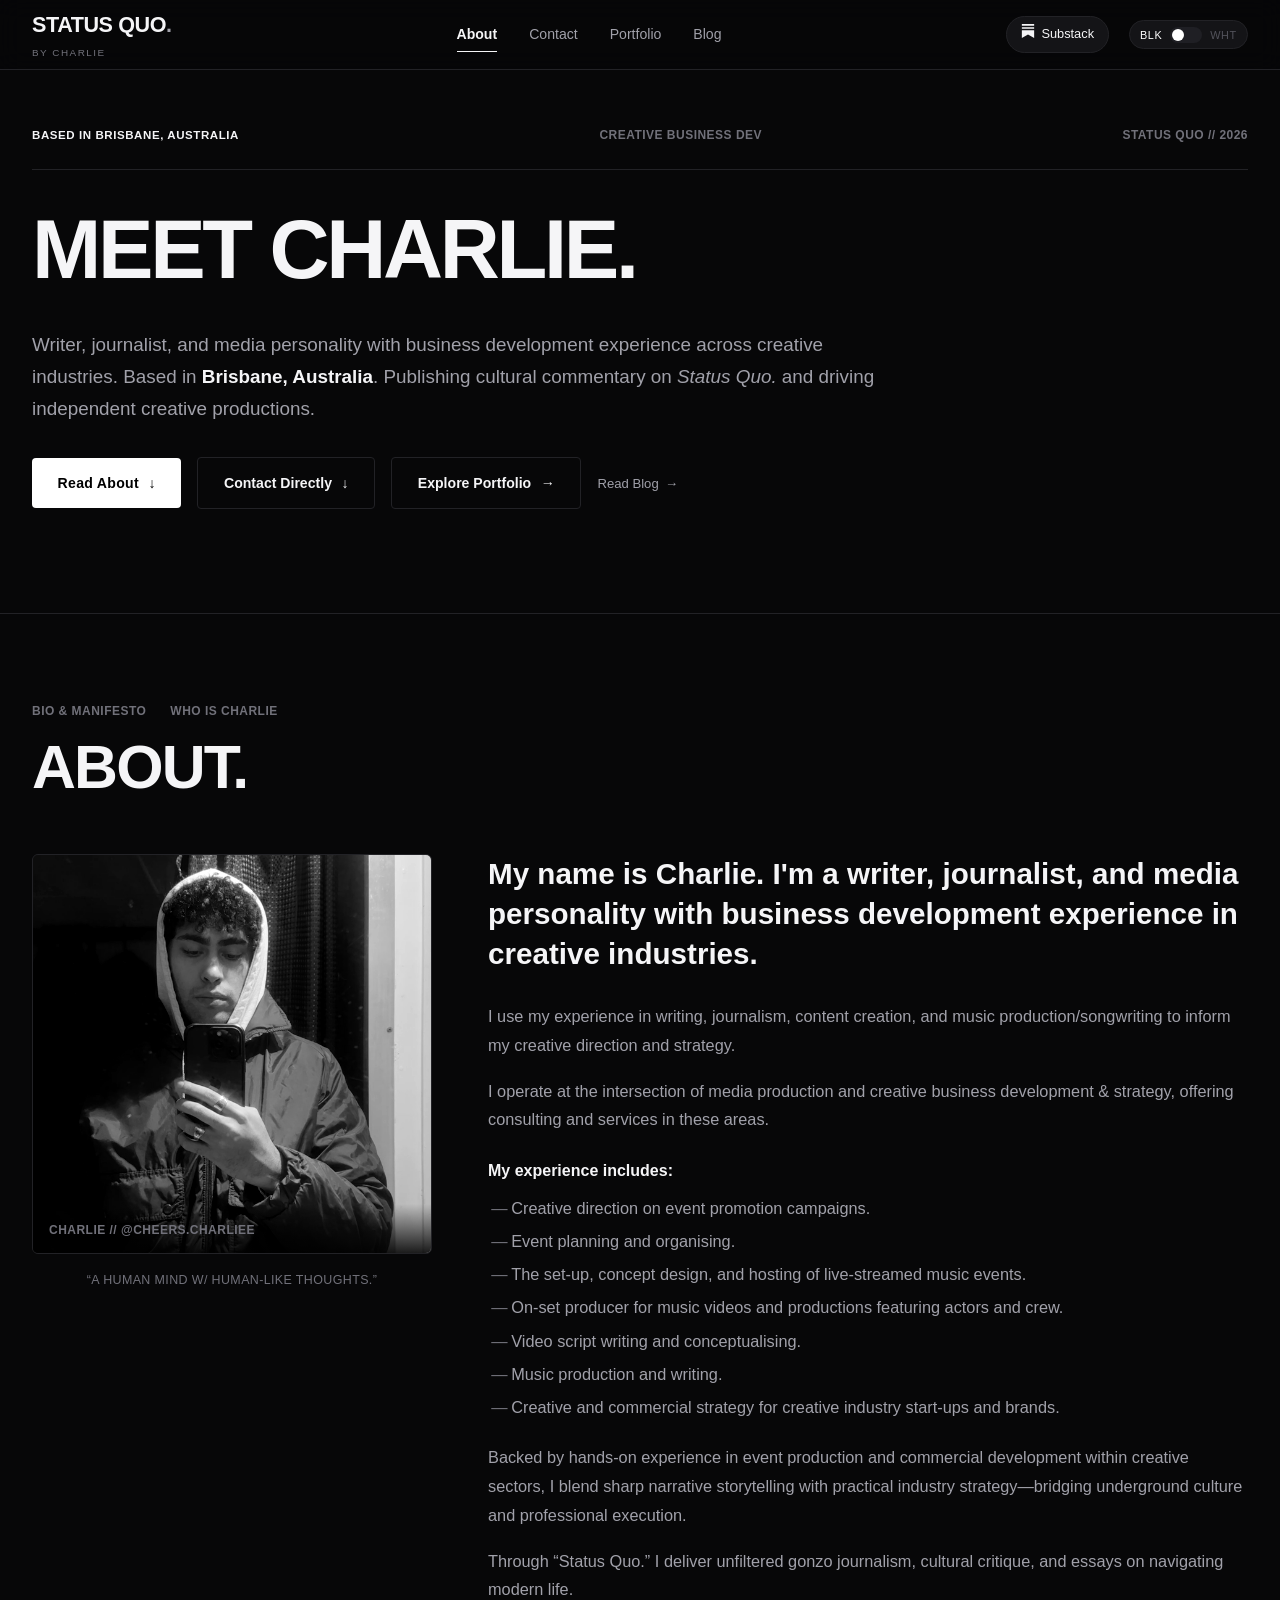
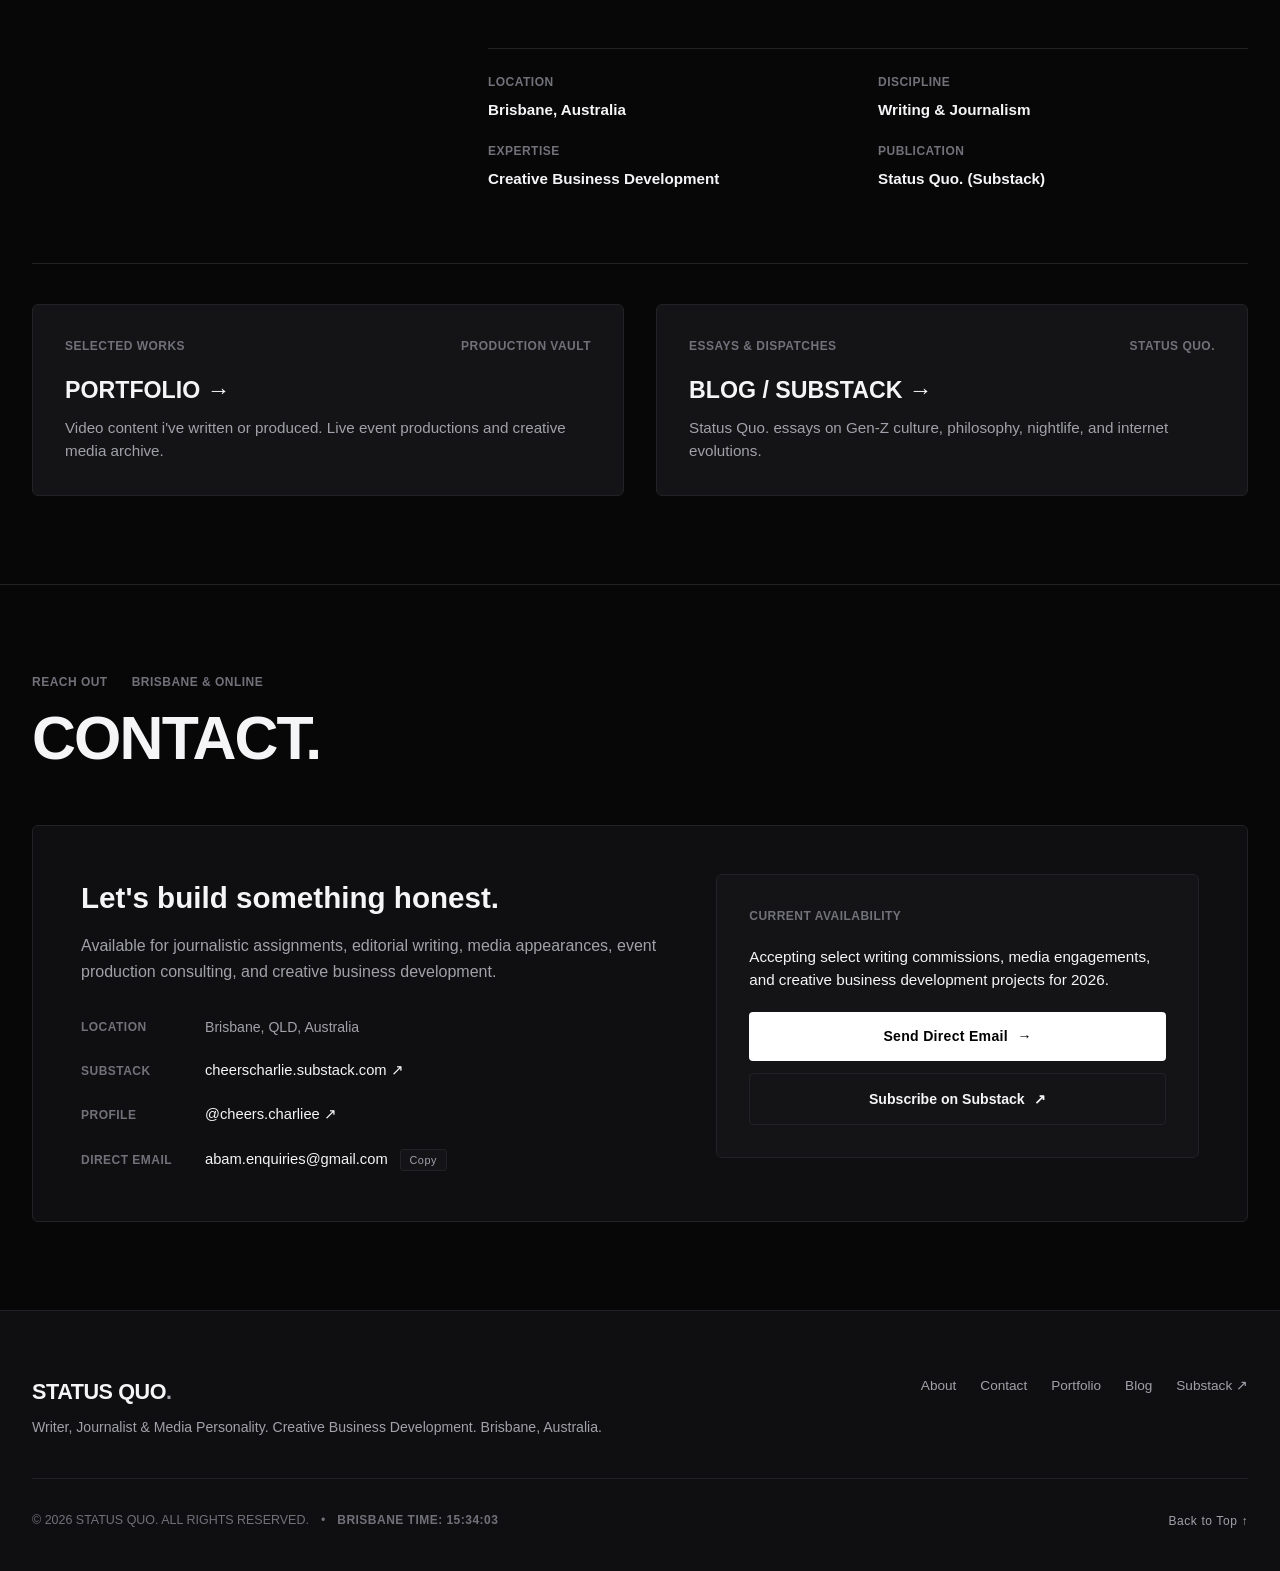
==== index.html @ be0593e2 "Add files via upload" ====
<!DOCTYPE html>
<html lang="en" data-theme="dark">
<head>
  <meta charset="UTF-8">
  <meta name="viewport" content="width=device-width, initial-scale=1.0">
  <title>CHARLIE — Writer, Journalist & Media Personality | Brisbane</title>
  <meta name="description" content="Charlie — Writer, journalist, and media personality with business development experience in creative industries. Based in Brisbane, Australia.">

  <!-- Open Graph -->
  <meta property="og:title" content="CHARLIE — Writer, Journalist & Media Personality | Brisbane">
  <meta property="og:description" content="Writer, journalist, and media personality with creative business development experience. Brisbane, Australia.">
  <meta property="og:type" content="website">
  <meta property="og:image" content="./substack_logo.png">

  <!-- Google Fonts -->
  <link rel="preconnect" href="https://fonts.googleapis.com">
  <link rel="preconnect" href="https://fonts.gstatic.com" crossorigin>
  <link href="https://fonts.googleapis.com/css2?family=Inter:wght@300;400;500;600;700&family=JetBrains+Mono:wght@400;500&family=Space+Grotesk:wght@500;600;700&family=Syne:wght@700;800&display=swap" rel="stylesheet">

  <link rel="stylesheet" href="./style.css">
</head>
<body data-page="home">

  <!-- Sticky Minimal Navigation -->
  <header class="site-header" id="header">
    <div class="nav-container">
      <a href="./index.html" class="brand-link" aria-label="Status Quo Home">
        <span class="brand-logo-text">STATUS QUO<span class="dot">.</span></span>
        <span class="brand-sub">BY CHARLIE</span>
      </a>

      <nav class="main-nav" aria-label="Main Navigation">
        <ul class="nav-links">
          <li><a href="./index.html#about" class="nav-link active">About</a></li>
          <li><a href="./index.html#contact" class="nav-link">Contact</a></li>
          <li><a href="./portfolio.html" class="nav-link">Portfolio</a></li>
          <li><a href="./blog.html" class="nav-link">Blog</a></li>
        </ul>
      </nav>

      <div class="nav-actions">
        <!-- Substack Outlink -->
        <a href="https://cheerscharlie.substack.com/" target="_blank" rel="noopener noreferrer" class="substack-pill-btn" title="Visit Cheers Charlie Substack">
          <span class="substack-icon">
            <svg width="14" height="14" viewBox="0 0 24 24" fill="currentColor">
              <path d="M22.539 8.242H1.46V5.406h21.08v2.836zM1.46 10.812V24L12 18.11 22.54 24V10.812H1.46zM22.54 0H1.46v2.836h21.08V0z"/>
            </svg>
          </span>
          <span class="substack-text">Substack</span>
        </a>

        <!-- Black Mode / White Mode Switch -->
        <button id="theme-toggle" class="theme-toggle-btn" aria-label="Toggle Black/White Theme" title="Toggle Black/White Mode (Press 'T')">
          <span class="theme-mode-label dark-label">BLK</span>
          <div class="toggle-slider">
            <span class="toggle-thumb"></span>
          </div>
          <span class="theme-mode-label light-label">WHT</span>
        </button>

        <!-- Mobile Menu Toggle -->
        <button id="mobile-toggle" class="mobile-toggle-btn" aria-label="Open Navigation Menu">
          <span></span>
          <span></span>
        </button>
      </div>
    </div>
  </header>

  <!-- Mobile Drawer Menu -->
  <div id="mobile-drawer" class="mobile-drawer" aria-hidden="true">
    <div class="mobile-drawer-inner">
      <ul class="mobile-nav-links">
        <li><a href="./index.html#about" class="mobile-link">About</a></li>
        <li><a href="./index.html#contact" class="mobile-link">Contact</a></li>
        <li><a href="./portfolio.html" class="mobile-link">Portfolio</a></li>
        <li><a href="./blog.html" class="mobile-link">Blog</a></li>
      </ul>
      <div class="mobile-drawer-footer">
        <a href="https://cheerscharlie.substack.com/" target="_blank" rel="noopener noreferrer" class="btn-primary full-width">
          Read on Substack ↗
        </a>
      </div>
    </div>
  </div>

  <main>
    <!-- HERO INTRO -->
    <section class="hero-section hero-home" id="hero">
      <div class="hero-container">
        <div class="hero-meta-bar">
          <span class="status-live-indicator">
            BASED IN BRISBANE, AUSTRALIA
          </span>
          <span class="hero-location mono-tag">CREATIVE BUSINESS DEV</span>
          <span class="hero-issue mono-tag">STATUS QUO // 2026</span>
        </div>

        <div class="hero-title-wrap">
          <h1 class="hero-headline">
            MEET CHARLIE.
          </h1>
        </div>

        <div class="hero-intro-box">
          <p class="lead-text">
            Writer, journalist, and media personality with business development experience across creative industries. Based in <strong>Brisbane, Australia</strong>. Publishing cultural commentary on <em>Status Quo.</em> and driving independent creative productions.
          </p>
          <div class="hero-cta-group">
            <a href="#about" class="btn-minimal">
              <span>Read About</span>
              <span class="btn-arrow">↓</span>
            </a>
            <a href="#contact" class="btn-outline">
              <span>Contact Directly</span>
              <span class="btn-arrow">↓</span>
            </a>
            <a href="./portfolio.html" class="btn-outline">
              <span>Explore Portfolio</span>
              <span class="btn-arrow">→</span>
            </a>
            <a href="./blog.html" class="btn-ghost">
              <span>Read Blog</span>
              <span class="btn-arrow">→</span>
            </a>
          </div>
        </div>
      </div>
    </section>

    <!-- ABOUT SECTION -->
    <section class="section about-section" id="about">
      <div class="section-container">
        <div class="section-header">
          <div class="section-meta">
            <span class="section-tag mono-tag">BIO & MANIFESTO</span>
            <span class="section-tag mono-tag">WHO IS CHARLIE</span>
          </div>
          <h2 class="section-title">ABOUT.</h2>
        </div>

        <div class="about-grid">
          <!-- Portrait Frame -->
          <div class="about-portrait-frame">
            <div class="portrait-wrap">
              <img src="./charlie_avatar.png" alt="Charlie - Portrait" class="portrait-img">
              <div class="portrait-overlay">
                <span class="mono-tag">CHARLIE // @CHEERS.CHARLIEE</span>
              </div>
            </div>
            <div class="portrait-caption">
              <span class="mono-tag">“A human mind w/ human-like thoughts.”</span>
            </div>
          </div>

          <!-- About Narrative -->
          <div class="about-content">
            <h3 class="about-statement">
              My name is Charlie. I'm a writer, journalist, and media personality with business development experience in creative industries.
            </h3>
            <div class="about-paragraphs">
              <p>
                I use my experience in writing, journalism, content creation, and music production/songwriting to inform my creative direction and strategy.
              </p>
              <p>
                I operate at the intersection of media production and creative business development &amp; strategy, offering consulting and services in these areas.
              </p>
              <div class="about-experience-block">
                <p class="experience-heading"><strong>My experience includes:</strong></p>
                <ul class="about-experience-list">
                  <li>Creative direction on event promotion campaigns.</li>
                  <li>Event planning and organising.</li>
                  <li>The set-up, concept design, and hosting of live-streamed music events.</li>
                  <li>On-set producer for music videos and productions featuring actors and crew.</li>
                  <li>Video script writing and conceptualising.</li>
                  <li>Music production and writing.</li>
                  <li>Creative and commercial strategy for creative industry start-ups and brands.</li>
                </ul>
              </div>
              <p>
                Backed by hands-on experience in event production and commercial development within creative sectors, I blend sharp narrative storytelling with practical industry strategy—bridging underground culture and professional execution.
              </p>
              <p>
                Through “Status Quo.” I deliver unfiltered gonzo journalism, cultural critique, and essays on navigating modern life.
              </p>
            </div>

            <!-- Spec Grid / Details -->
            <div class="spec-grid">
              <div class="spec-item">
                <span class="spec-label mono-tag">LOCATION</span>
                <span class="spec-val">Brisbane, Australia</span>
              </div>
              <div class="spec-item">
                <span class="spec-label mono-tag">DISCIPLINE</span>
                <span class="spec-val">Writing & Journalism</span>
              </div>
              <div class="spec-item">
                <span class="spec-label mono-tag">EXPERTISE</span>
                <span class="spec-val">Creative Business Development</span>
              </div>
              <div class="spec-item">
                <span class="spec-label mono-tag">PUBLICATION</span>
                <span class="spec-val">Status Quo. (Substack)</span>
              </div>
            </div>
          </div>
        </div>

        <!-- Section Navigation Teasers -->
        <div class="pages-teaser-row">
          <a href="./portfolio.html" class="page-teaser-card">
            <div class="teaser-meta">
              <span class="mono-tag">SELECTED WORKS</span>
              <span class="mono-tag">PRODUCTION VAULT</span>
            </div>
            <h3 class="teaser-title">PORTFOLIO →</h3>
            <p class="teaser-desc">Video content i've written or produced. Live event productions and creative media archive.</p>
          </a>

          <a href="./blog.html" class="page-teaser-card">
            <div class="teaser-meta">
              <span class="mono-tag">ESSAYS & DISPATCHES</span>
              <span class="mono-tag">STATUS QUO.</span>
            </div>
            <h3 class="teaser-title">BLOG / SUBSTACK →</h3>
            <p class="teaser-desc">Status Quo. essays on Gen-Z culture, philosophy, nightlife, and internet evolutions.</p>
          </a>
        </div>
      </div>
    </section>

    <!-- CONTACT SECTION -->
    <section class="section contact-section" id="contact">
      <div class="section-container">
        <div class="section-header">
          <div class="section-meta">
            <span class="section-tag mono-tag">REACH OUT</span>
            <span class="section-tag mono-tag">BRISBANE & ONLINE</span>
          </div>
          <h2 class="section-title">CONTACT.</h2>
        </div>

        <div class="contact-card">
          <div class="contact-left">
            <h3 class="contact-prompt">Let's build something honest.</h3>
            <p class="contact-desc">
              Available for journalistic assignments, editorial writing, media appearances, event production consulting, and creative business development.
            </p>

            <div class="contact-channels">
              <div class="channel-row">
                <span class="channel-label mono-tag">LOCATION</span>
                <span class="channel-static-val">Brisbane, QLD, Australia</span>
              </div>
              <div class="channel-row">
                <span class="channel-label mono-tag">SUBSTACK</span>
                <a href="https://cheerscharlie.substack.com/" target="_blank" rel="noopener noreferrer" class="channel-link">
                  cheerscharlie.substack.com ↗
                </a>
              </div>
              <div class="channel-row">
                <span class="channel-label mono-tag">PROFILE</span>
                <a href="https://www.instagram.com/cheers.charliee/" target="_blank" rel="noopener noreferrer" class="channel-link">
                  @cheers.charliee ↗
                </a>
              </div>
              <div class="channel-row">
                <span class="channel-label mono-tag">DIRECT EMAIL</span>
                <div class="email-copy-wrap">
                  <a href="mailto:abam.enquiries@gmail.com" id="contact-email" class="channel-link">
                    abam.enquiries@gmail.com
                  </a>
                  <button id="copy-email-btn" class="copy-btn" title="Copy email address">
                    <span id="copy-btn-text">Copy</span>
                  </button>
                </div>
              </div>
            </div>
          </div>

          <div class="contact-right">
            <div class="inquiry-box">
              <span class="mono-tag">CURRENT AVAILABILITY</span>
              <p class="inquiry-status">
                Accepting select writing commissions, media engagements, and creative business development projects for 2026.
              </p>
              <div class="inquiry-actions">
                <a href="mailto:abam.enquiries@gmail.com?subject=Inquiry:%20Writing%20/%20Media%20/%20Business%20Development" class="btn-minimal full-width">
                  <span>Send Direct Email</span>
                  <span class="btn-arrow">→</span>
                </a>
                <a href="https://cheerscharlie.substack.com/subscribe" target="_blank" rel="noopener noreferrer" class="btn-outline full-width">
                  <span>Subscribe on Substack</span>
                  <span class="btn-arrow">↗</span>
                </a>
              </div>
            </div>
          </div>
        </div>
      </div>
    </section>
  </main>

  <!-- SITE FOOTER -->
  <footer class="site-footer">
    <div class="footer-container">
      <div class="footer-top">
        <div class="footer-brand">
          <span class="brand-logo-text">STATUS QUO<span class="dot">.</span></span>
          <p class="footer-tagline">Writer, Journalist & Media Personality. Creative Business Development. Brisbane, Australia.</p>
        </div>

        <div class="footer-nav">
          <a href="./index.html#about">About</a>
          <a href="./index.html#contact">Contact</a>
          <a href="./portfolio.html">Portfolio</a>
          <a href="./blog.html">Blog</a>
          <a href="https://cheerscharlie.substack.com/" target="_blank" rel="noopener noreferrer">Substack ↗</a>
        </div>
      </div>

      <div class="footer-bottom">
        <div class="footer-info">
          <span>© 2026 STATUS QUO. ALL RIGHTS RESERVED.</span>
          <span class="footer-sep">•</span>
          <span id="live-clock" class="mono-tag">BRISBANE TIME: --:--:--</span>
        </div>
        <button id="back-to-top" class="back-to-top-btn" title="Back to top">
          Back to Top ↑
        </button>
      </div>
    </div>
  </footer>

  <script src="./script.js"></script>
</body>
</html>
---- style.css ----
/* ==========================================================================
   STATUS QUO. — MINIMAL EDITORIAL PORTFOLIO & BLOG
   Design System: Brutalist Minimalism, Black & White Dual Mode
   ========================================================================== */

/* --------------------------------------------------------------------------
   1. CSS CUSTOM PROPERTIES / THEMES
   -------------------------------------------------------------------------- */
:root {
  --font-display: 'Helvetica Neue', Arial, Helvetica, -apple-system, BlinkMacSystemFont, sans-serif;
  --font-logo: 'Helvetica Neue', Arial, Helvetica, -apple-system, BlinkMacSystemFont, sans-serif;
  --font-body: 'Helvetica Neue', Arial, Helvetica, -apple-system, BlinkMacSystemFont, sans-serif;
  --font-mono: Arial, 'Helvetica Neue', Helvetica, -apple-system, BlinkMacSystemFont, sans-serif;

  --transition-theme: background-color 0.25s cubic-bezier(0.16, 1, 0.3, 1),
                      color 0.25s cubic-bezier(0.16, 1, 0.3, 1),
                      border-color 0.25s cubic-bezier(0.16, 1, 0.3, 1);
  --transition-smooth: all 0.2s cubic-bezier(0.16, 1, 0.3, 1);
  --header-height: 70px;
}

/* BLACK MODE (DEFAULT) */
html[data-theme="dark"] {
  --bg-primary: #070708;
  --bg-secondary: #0f0f11;
  --bg-surface: #141417;
  --bg-hover: #1c1c21;
  --bg-glass: rgba(7, 7, 8, 0.85);

  --text-primary: #f5f5f7;
  --text-secondary: #a1a1aa;
  --text-muted: #71717a;
  --text-invert: #070708;

  --border-primary: #222226;
  --border-subtle: #18181c;
  --border-highlight: #3f3f46;

  --accent-solid: #ffffff;
  --accent-text: #000000;
  --tag-bg: #141417;
  --tag-border: #27272a;

  --card-shadow: 0 4px 24px rgba(0, 0, 0, 0.4);
  --lightbox-bg: rgba(5, 5, 6, 0.96);
  --ticker-bg: #0c0c0e;

  --toggle-track: #1f1f24;
  --toggle-thumb: #ffffff;
  --toggle-active-label: #ffffff;
  --toggle-inactive-label: #52525b;
}

/* WHITE MODE */
html[data-theme="light"] {
  --bg-primary: #ffffff;
  --bg-secondary: #f6f6f8;
  --bg-surface: #f0f0f3;
  --bg-hover: #e8e8ed;
  --bg-glass: rgba(255, 255, 255, 0.88);

  --text-primary: #0a0a0c;
  --text-secondary: #4a4a55;
  --text-muted: #828290;
  --text-invert: #ffffff;

  --border-primary: #e0e0e6;
  --border-subtle: #ececf2;
  --border-highlight: #b0b0bc;

  --accent-solid: #0a0a0c;
  --accent-text: #ffffff;
  --tag-bg: #f0f0f4;
  --tag-border: #dcdce4;

  --card-shadow: 0 4px 24px rgba(0, 0, 0, 0.06);
  --lightbox-bg: rgba(250, 250, 252, 0.97);
  --ticker-bg: #f2f2f5;

  --toggle-track: #e0e0e6;
  --toggle-thumb: #0a0a0c;
  --toggle-active-label: #0a0a0c;
  --toggle-inactive-label: #a0a0aa;
}

/* --------------------------------------------------------------------------
   2. RESET & BASE
   -------------------------------------------------------------------------- */
*, *::before, *::after {
  box-sizing: border-box;
  margin: 0;
  padding: 0;
}

html {
  scroll-behavior: smooth;
  font-size: 16px;
  -webkit-font-smoothing: antialiased;
  -moz-osx-font-smoothing: grayscale;
}

body {
  background-color: var(--bg-primary);
  color: var(--text-primary);
  font-family: var(--font-body);
  line-height: 1.6;
  transition: var(--transition-theme);
  overflow-x: hidden;
  min-height: 100vh;
}

img, video {
  display: block;
  max-width: 100%;
  height: auto;
}

a {
  color: inherit;
  text-decoration: none;
  transition: var(--transition-smooth);
}

button {
  font-family: inherit;
  cursor: pointer;
  border: none;
  background: none;
  color: inherit;
}

/* Selection */
::selection {
  background: var(--text-primary);
  color: var(--bg-primary);
}

/* --------------------------------------------------------------------------
   3. TYPOGRAPHY & COMMON ATOMS
   -------------------------------------------------------------------------- */
.mono-tag {
  font-family: var(--font-mono);
  font-size: 0.75rem;
  letter-spacing: 0.04em;
  font-weight: 600;
  text-transform: uppercase;
  color: var(--text-muted);
}

.kbd {
  display: inline-block;
  padding: 0.15rem 0.35rem;
  font-size: 0.7rem;
  font-family: var(--font-mono);
  border: 1px solid var(--border-primary);
  border-radius: 3px;
  background-color: var(--bg-surface);
}

.pulsing-dot {
  display: inline-block;
  width: 7px;
  height: 7px;
  border-radius: 50%;
  background-color: #ef4444;
  margin-right: 6px;
  animation: pulse-red 2s infinite ease-in-out;
}

.pulsing-dot-green {
  display: inline-block;
  width: 8px;
  height: 8px;
  border-radius: 50%;
  background-color: #22c55e;
  margin-right: 6px;
  animation: pulse-green 2s infinite ease-in-out;
}

@keyframes pulse-red {
  0%, 100% { opacity: 1; transform: scale(1); }
  50% { opacity: 0.3; transform: scale(0.85); }
}

@keyframes pulse-green {
  0%, 100% { opacity: 1; transform: scale(1); }
  50% { opacity: 0.4; transform: scale(0.9); }
}

/* --------------------------------------------------------------------------
   4. NAVIGATION HEADER
   -------------------------------------------------------------------------- */
.site-header {
  position: fixed;
  top: 0;
  left: 0;
  width: 100%;
  height: var(--header-height);
  background-color: var(--bg-glass);
  backdrop-filter: blur(12px);
  -webkit-backdrop-filter: blur(12px);
  border-bottom: 1px solid var(--border-primary);
  z-index: 100;
  transition: var(--transition-theme);
}

.nav-container {
  max-width: 1360px;
  height: 100%;
  margin: 0 auto;
  padding: 0 2rem;
  display: flex;
  align-items: center;
  justify-content: space-between;
}

/* Brand */
.brand-link {
  display: flex;
  flex-direction: column;
  gap: 2px;
}

.brand-logo-text {
  font-family: var(--font-logo);
  font-weight: 800;
  font-size: 1.35rem;
  letter-spacing: -0.02em;
  color: var(--text-primary);
  display: flex;
  align-items: baseline;
}

.brand-logo-text .dot {
  color: var(--text-secondary);
}

.brand-sub {
  font-family: var(--font-mono);
  font-size: 0.62rem;
  letter-spacing: 0.15em;
  color: var(--text-muted);
}

/* Main Nav */
.main-nav {
  display: flex;
  align-items: center;
}

.nav-links {
  display: flex;
  list-style: none;
  gap: 2rem;
}

.nav-link {
  font-size: 0.88rem;
  font-weight: 500;
  color: var(--text-secondary);
  display: flex;
  align-items: center;
  gap: 0.35rem;
  padding: 0.4rem 0;
  position: relative;
}

.nav-num {
  font-family: var(--font-mono);
  font-size: 0.68rem;
  color: var(--text-muted);
}

.nav-link:hover {
  color: var(--text-primary);
}

.nav-link::after {
  content: '';
  position: absolute;
  bottom: 0;
  left: 0;
  width: 0;
  height: 1px;
  background-color: var(--text-primary);
  transition: width 0.2s ease;
}

.nav-link:hover::after {
  width: 100%;
}

/* Nav Actions */
.nav-actions {
  display: flex;
  align-items: center;
  gap: 1.25rem;
}

/* Substack Pill Button */
.substack-pill-btn {
  display: inline-flex;
  align-items: center;
  gap: 0.4rem;
  padding: 0.45rem 0.85rem;
  border-radius: 999px;
  background-color: var(--bg-surface);
  border: 1px solid var(--border-primary);
  font-size: 0.8rem;
  font-weight: 500;
  color: var(--text-primary);
}

.substack-pill-btn:hover {
  background-color: var(--accent-solid);
  color: var(--accent-text);
  border-color: var(--accent-solid);
}

/* Theme Toggle Button */
.theme-toggle-btn {
  display: flex;
  align-items: center;
  gap: 0.5rem;
  padding: 0.35rem 0.65rem;
  background-color: var(--bg-surface);
  border: 1px solid var(--border-primary);
  border-radius: 999px;
  transition: var(--transition-smooth);
}

.theme-toggle-btn:hover {
  border-color: var(--border-highlight);
}

.theme-mode-label {
  font-family: var(--font-mono);
  font-size: 0.68rem;
  letter-spacing: 0.05em;
  transition: color 0.2s;
}

.dark-label {
  color: var(--toggle-active-label);
}

.light-label {
  color: var(--toggle-inactive-label);
}

html[data-theme="light"] .dark-label {
  color: var(--toggle-inactive-label);
}

html[data-theme="light"] .light-label {
  color: var(--toggle-active-label);
}

.toggle-slider {
  width: 32px;
  height: 16px;
  background-color: var(--toggle-track);
  border-radius: 999px;
  position: relative;
  padding: 2px;
}

.toggle-thumb {
  position: absolute;
  top: 2px;
  left: 2px;
  width: 12px;
  height: 12px;
  background-color: var(--toggle-thumb);
  border-radius: 50%;
  transition: transform 0.25s cubic-bezier(0.16, 1, 0.3, 1);
}

html[data-theme="light"] .toggle-thumb {
  transform: translateX(16px);
}

/* Mobile Hamburger Toggle */
.mobile-toggle-btn {
  display: none;
  flex-direction: column;
  gap: 6px;
  width: 28px;
  height: 28px;
  justify-content: center;
  align-items: center;
}

.mobile-toggle-btn span {
  width: 20px;
  height: 2px;
  background-color: var(--text-primary);
  transition: var(--transition-smooth);
}

/* Mobile Drawer */
.mobile-drawer {
  position: fixed;
  top: var(--header-height);
  left: 0;
  width: 100%;
  height: calc(100vh - var(--header-height));
  background-color: var(--bg-primary);
  border-top: 1px solid var(--border-primary);
  z-index: 99;
  display: none;
  opacity: 0;
  transform: translateY(-10px);
  transition: opacity 0.25s ease, transform 0.25s ease;
}

.mobile-drawer.open {
  display: block;
  opacity: 1;
  transform: translateY(0);
}

.mobile-drawer-inner {
  padding: 2.5rem 2rem;
  display: flex;
  flex-direction: column;
  height: 100%;
  justify-content: space-between;
}

.mobile-nav-links {
  list-style: none;
  display: flex;
  flex-direction: column;
  gap: 1.5rem;
}

.mobile-link {
  font-family: var(--font-display);
  font-size: 1.75rem;
  font-weight: 700;
  display: flex;
  align-items: center;
  gap: 1rem;
}

/* --------------------------------------------------------------------------
   5. BUTTONS
   -------------------------------------------------------------------------- */
.btn-minimal {
  display: inline-flex;
  align-items: center;
  gap: 0.6rem;
  padding: 0.85rem 1.6rem;
  background-color: var(--accent-solid);
  color: var(--accent-text);
  font-size: 0.88rem;
  font-weight: 600;
  letter-spacing: 0.02em;
  border-radius: 4px;
  transition: var(--transition-smooth);
}

.btn-minimal:hover {
  transform: translateY(-2px);
  box-shadow: 0 6px 20px rgba(0, 0, 0, 0.2);
}

.btn-outline {
  display: inline-flex;
  align-items: center;
  gap: 0.6rem;
  padding: 0.85rem 1.6rem;
  background-color: transparent;
  color: var(--text-primary);
  border: 1px solid var(--border-primary);
  font-size: 0.88rem;
  font-weight: 600;
  border-radius: 4px;
  transition: var(--transition-smooth);
}

.btn-outline:hover {
  border-color: var(--text-primary);
  background-color: var(--bg-hover);
}

.btn-outline.sm {
  padding: 0.45rem 0.9rem;
  font-size: 0.78rem;
}

.btn-ghost {
  display: inline-flex;
  align-items: center;
  gap: 0.4rem;
  font-family: var(--font-mono);
  font-size: 0.82rem;
  color: var(--text-secondary);
  padding: 0.85rem 0;
}

.btn-ghost:hover {
  color: var(--text-primary);
}

.btn-arrow {
  transition: transform 0.2s ease;
}

.btn-minimal:hover .btn-arrow,
.btn-outline:hover .btn-arrow,
.btn-ghost:hover .btn-arrow {
  transform: translateX(3px);
}

.full-width {
  width: 100%;
  justify-content: center;
}

/* --------------------------------------------------------------------------
   6. HERO SECTION
   -------------------------------------------------------------------------- */
.hero-section {
  padding-top: calc(var(--header-height) + 3.5rem);
  padding-bottom: 3rem;
  border-bottom: 1px solid var(--border-primary);
}

.hero-container {
  max-width: 1360px;
  margin: 0 auto;
  padding: 0 2rem;
}

.hero-meta-bar {
  display: flex;
  align-items: center;
  justify-content: space-between;
  padding-bottom: 1.5rem;
  border-bottom: 1px solid var(--border-primary);
  margin-bottom: 2.5rem;
}

.status-live-indicator {
  display: inline-flex;
  align-items: center;
  font-family: var(--font-mono);
  font-size: 0.72rem;
  font-weight: 600;
  letter-spacing: 0.05em;
  color: var(--text-primary);
}

.hero-title-wrap {
  margin-bottom: 2.5rem;
}

.hero-headline {
  font-family: var(--font-display);
  font-size: clamp(2.5rem, 6.5vw, 5.8rem);
  font-weight: 700;
  line-height: 0.95;
  letter-spacing: -0.04em;
  text-transform: uppercase;
}

.outline-text {
  color: transparent;
  -webkit-text-stroke: 1.5px var(--text-primary);
}

.hero-body-grid {
  display: grid;
  grid-template-columns: 1fr 1.1fr;
  gap: 3.5rem;
  align-items: center;
  margin-bottom: 3.5rem;
}

.lead-text {
  font-size: 1.18rem;
  line-height: 1.7;
  color: var(--text-secondary);
  margin-bottom: 2rem;
}

.lead-text strong {
  color: var(--text-primary);
  font-weight: 600;
}

.hero-cta-group {
  display: flex;
  flex-wrap: wrap;
  align-items: center;
  gap: 1rem;
}

/* Hero Visual Banner Frame */
.hero-preview-frame {
  position: relative;
  border: 1px solid var(--border-primary);
  border-radius: 6px;
  overflow: hidden;
  background-color: var(--bg-surface);
}

.preview-media-container {
  position: relative;
  aspect-ratio: 16 / 9;
  cursor: pointer;
  overflow: hidden;
}

.hero-img {
  width: 100%;
  height: 100%;
  object-fit: cover;
  transition: transform 0.5s ease;
}

.preview-media-container:hover .hero-img {
  transform: scale(1.03);
}

.hero-media-overlay {
  position: absolute;
  inset: 0;
  display: flex;
  flex-direction: column;
  justify-content: space-between;
  padding: 1.25rem;
  background: linear-gradient(180deg, rgba(0,0,0,0.6) 0%, transparent 40%, rgba(0,0,0,0.85) 100%);
  color: #ffffff;
  opacity: 0.95;
  transition: opacity 0.25s ease;
}

.overlay-top, .overlay-bottom {
  display: flex;
  justify-content: space-between;
  align-items: center;
}

.overlay-top .tag-mono {
  background: rgba(0,0,0,0.6);
  padding: 0.25rem 0.5rem;
  border-radius: 3px;
  border: 1px solid rgba(255,255,255,0.2);
  color: #ffffff;
  font-size: 0.68rem;
}

.overlay-caption {
  font-size: 0.88rem;
  font-weight: 500;
}

.overlay-action {
  font-family: var(--font-mono);
  font-size: 0.72rem;
  letter-spacing: 0.05em;
  opacity: 0.8;
}

/* Marquee Ticker */
.ticker-strip {
  width: 100%;
  overflow: hidden;
  border-top: 1px solid var(--border-primary);
  padding: 0.85rem 0;
  background-color: var(--ticker-bg);
  white-space: nowrap;
}

.ticker-content {
  display: inline-block;
  animation: marquee 35s linear infinite;
  font-family: var(--font-mono);
  font-size: 0.75rem;
  letter-spacing: 0.12em;
  color: var(--text-muted);
}

.ticker-sep {
  margin: 0 1.25rem;
  color: var(--border-highlight);
}

@keyframes marquee {
  0% { transform: translateX(0%); }
  100% { transform: translateX(-50%); }
}

/* --------------------------------------------------------------------------
   7. SECTIONS GENERAL
   -------------------------------------------------------------------------- */
.section {
  padding: 5.5rem 0;
  border-bottom: 1px solid var(--border-primary);
}

.section-container {
  max-width: 1360px;
  margin: 0 auto;
  padding: 0 2rem;
}

.section-header {
  margin-bottom: 3.5rem;
}

.section-meta {
  display: flex;
  align-items: center;
  gap: 1.5rem;
  margin-bottom: 1rem;
}

.section-title {
  font-family: var(--font-display);
  font-size: clamp(2.2rem, 5vw, 3.8rem);
  font-weight: 700;
  letter-spacing: -0.03em;
  line-height: 1;
  text-transform: uppercase;
}

.section-subtitle {
  font-size: 1.05rem;
  color: var(--text-secondary);
  max-width: 650px;
  margin-top: 0.85rem;
}

/* --------------------------------------------------------------------------
   8. PORTFOLIO SECTION & LIGHTBOX
   -------------------------------------------------------------------------- */
.portfolio-controls {
  display: flex;
  justify-content: space-between;
  align-items: center;
  flex-wrap: wrap;
  gap: 1rem;
  margin-top: 2.5rem;
  padding-bottom: 1.5rem;
  border-bottom: 1px solid var(--border-primary);
}

.filter-pills {
  display: flex;
  gap: 0.6rem;
  flex-wrap: wrap;
}

.filter-btn {
  padding: 0.5rem 1rem;
  border: 1px solid var(--border-primary);
  border-radius: 999px;
  font-size: 0.82rem;
  font-weight: 500;
  color: var(--text-secondary);
  background-color: var(--bg-surface);
  transition: var(--transition-smooth);
  display: inline-flex;
  align-items: center;
  gap: 0.4rem;
}

.filter-btn:hover {
  border-color: var(--border-highlight);
  color: var(--text-primary);
}

.filter-btn.active {
  background-color: var(--accent-solid);
  color: var(--accent-text);
  border-color: var(--accent-solid);
}

.count-badge {
  font-family: var(--font-mono);
  font-size: 0.68rem;
  opacity: 0.75;
}

/* Portfolio Grid */
.portfolio-grid {
  display: grid;
  grid-template-columns: repeat(3, 1fr);
  gap: 1.75rem;
  margin-top: 2.5rem;
}

.portfolio-card {
  position: relative;
  background-color: var(--bg-surface);
  border: 1px solid var(--border-primary);
  border-radius: 6px;
  overflow: hidden;
  cursor: pointer;
  transition: transform 0.3s cubic-bezier(0.16, 1, 0.3, 1),
              box-shadow 0.3s cubic-bezier(0.16, 1, 0.3, 1),
              border-color 0.2s ease;
  display: flex;
  flex-direction: column;
}

.portfolio-card:hover {
  transform: translateY(-4px);
  border-color: var(--border-highlight);
  box-shadow: var(--card-shadow);
}

.card-media-wrapper {
  position: relative;
  aspect-ratio: 16 / 9;
  background-color: #000000;
  overflow: hidden;
}

.card-media-wrapper img {
  width: 100%;
  height: 100%;
  object-fit: cover;
  transition: transform 0.5s cubic-bezier(0.16, 1, 0.3, 1);
}

.card-media-wrapper video {
  width: 100%;
  height: 100%;
  object-fit: cover;
}

.portfolio-card:hover .card-media-wrapper img {
  transform: scale(1.05);
}

/* Card badges */
.card-type-badge {
  position: absolute;
  top: 10px;
  left: 10px;
  padding: 3px 8px;
  background: rgba(0, 0, 0, 0.75);
  backdrop-filter: blur(4px);
  color: #ffffff;
  font-family: var(--font-mono);
  font-size: 0.65rem;
  border-radius: 3px;
  letter-spacing: 0.05em;
  border: 1px solid rgba(255, 255, 255, 0.15);
  display: flex;
  align-items: center;
  gap: 4px;
}

.card-view-badge {
  position: absolute;
  bottom: 10px;
  right: 10px;
  width: 28px;
  height: 28px;
  background: rgba(0, 0, 0, 0.75);
  color: #ffffff;
  border-radius: 50%;
  display: flex;
  align-items: center;
  justify-content: center;
  font-size: 0.85rem;
  opacity: 0;
  transform: scale(0.85);
  transition: opacity 0.2s, transform 0.2s;
}

.portfolio-card:hover .card-view-badge {
  opacity: 1;
  transform: scale(1);
}

.card-info {
  padding: 1.1rem 1.25rem;
  display: flex;
  flex-direction: column;
  gap: 0.35rem;
  background-color: var(--bg-surface);
  border-top: 1px solid var(--border-subtle);
  flex-grow: 1;
}

.card-meta-row {
  display: flex;
  justify-content: space-between;
  align-items: center;
}

.card-index {
  font-family: var(--font-mono);
  font-size: 0.7rem;
  color: var(--text-muted);
}

.card-tag {
  font-family: var(--font-mono);
  font-size: 0.68rem;
  color: var(--text-secondary);
}

.card-title {
  font-size: 0.95rem;
  font-weight: 600;
  color: var(--text-primary);
  line-height: 1.35;
}

/* Portfolio Callout */
.portfolio-callout {
  margin-top: 3.5rem;
  padding: 2.5rem;
  background-color: var(--bg-secondary);
  border: 1px solid var(--border-primary);
  border-radius: 6px;
  display: flex;
  justify-content: space-between;
  align-items: center;
  flex-wrap: wrap;
  gap: 1.5rem;
}

.callout-title {
  font-size: 1.3rem;
  font-weight: 700;
  margin-bottom: 0.35rem;
}

.callout-desc {
  color: var(--text-secondary);
  font-size: 0.95rem;
}

/* --------------------------------------------------------------------------
   9. LIGHTBOX MODAL
   -------------------------------------------------------------------------- */
.lightbox {
  position: fixed;
  inset: 0;
  z-index: 1000;
  display: flex;
  align-items: center;
  justify-content: center;
  opacity: 0;
  pointer-events: none;
  transition: opacity 0.25s ease;
}

.lightbox.active {
  opacity: 1;
  pointer-events: auto;
}

.lightbox-backdrop {
  position: absolute;
  inset: 0;
  background-color: var(--lightbox-bg);
  backdrop-filter: blur(16px);
  -webkit-backdrop-filter: blur(16px);
}

.lightbox-content-box {
  position: relative;
  width: 92vw;
  max-width: 1240px;
  height: 90vh;
  display: flex;
  flex-direction: column;
  z-index: 2;
}

.lightbox-topbar {
  display: flex;
  justify-content: space-between;
  align-items: center;
  padding: 0.5rem 0 1rem;
}

.lightbox-indexer {
  display: flex;
  gap: 1rem;
  align-items: center;
}

.lightbox-close-btn {
  font-size: 1.4rem;
  padding: 0.4rem 0.8rem;
  border: 1px solid var(--border-primary);
  border-radius: 4px;
  background-color: var(--bg-surface);
  color: var(--text-primary);
  transition: var(--transition-smooth);
}

.lightbox-close-btn:hover {
  background-color: var(--accent-solid);
  color: var(--accent-text);
}

.lightbox-media-viewport {
  position: relative;
  flex-grow: 1;
  display: flex;
  align-items: center;
  justify-content: center;
  overflow: hidden;
}

.lightbox-media-stage {
  max-width: 100%;
  max-height: 100%;
  display: flex;
  align-items: center;
  justify-content: center;
}

.lightbox-media-stage img,
.lightbox-media-stage video {
  max-width: 100%;
  max-height: 70vh;
  object-fit: contain;
  border-radius: 4px;
  border: 1px solid var(--border-primary);
}

.lightbox-nav-btn {
  position: absolute;
  top: 50%;
  transform: translateY(-50%);
  width: 48px;
  height: 48px;
  border-radius: 50%;
  border: 1px solid var(--border-primary);
  background-color: var(--bg-surface);
  color: var(--text-primary);
  font-size: 1.75rem;
  display: flex;
  align-items: center;
  justify-content: center;
  z-index: 10;
  transition: var(--transition-smooth);
}

.lightbox-nav-btn:hover {
  background-color: var(--accent-solid);
  color: var(--accent-text);
}

.prev-btn { left: 1rem; }
.next-btn { right: 1rem; }

.lightbox-footer {
  display: flex;
  justify-content: space-between;
  align-items: center;
  padding: 1rem 0 0.5rem;
  border-top: 1px solid var(--border-primary);
}

.lightbox-title {
  font-size: 1.15rem;
  font-weight: 700;
  color: var(--text-primary);
}

.lightbox-desc {
  font-size: 0.85rem;
  color: var(--text-secondary);
}

.lightbox-link {
  color: var(--text-primary);
  border-bottom: 1px solid currentColor;
}

/* --------------------------------------------------------------------------
   10. DISPATCHES / SUBSTACK SECTION
   -------------------------------------------------------------------------- */
.substack-hero-card {
  background-color: var(--bg-secondary);
  border: 1px solid var(--border-primary);
  border-radius: 6px;
  padding: 2.5rem;
  margin-bottom: 3.5rem;
}

.substack-card-header {
  display: flex;
  justify-content: space-between;
  align-items: center;
  padding-bottom: 1.5rem;
  border-bottom: 1px solid var(--border-primary);
  margin-bottom: 1.75rem;
}

.pub-badge {
  display: flex;
  align-items: center;
  gap: 1rem;
}

.pub-logo-img {
  width: 52px;
  height: 52px;
  border-radius: 6px;
  object-fit: cover;
  border: 1px solid var(--border-primary);
}

.pub-name {
  font-family: var(--font-display);
  font-size: 1.35rem;
  font-weight: 700;
  color: var(--text-primary);
  display: block;
}

.pub-desc {
  font-size: 0.82rem;
  color: var(--text-muted);
}

.substack-card-body {
  display: grid;
  grid-template-columns: 1.2fr 1fr;
  gap: 2.5rem;
  align-items: center;
}

.substack-blurb blockquote {
  font-size: 1.05rem;
  font-style: italic;
  line-height: 1.6;
  color: var(--text-secondary);
  border-left: 2px solid var(--accent-solid);
  padding-left: 1.25rem;
}

/* Newsletter Input Form */
.newsletter-box {
  display: flex;
  flex-direction: column;
  gap: 0.6rem;
}

.newsletter-input-wrap {
  display: flex;
  background-color: var(--bg-primary);
  border: 1px solid var(--border-primary);
  border-radius: 4px;
  overflow: hidden;
  transition: border-color 0.2s ease;
}

.newsletter-input-wrap:focus-within {
  border-color: var(--text-primary);
}

.newsletter-input {
  flex-grow: 1;
  padding: 0.85rem 1.1rem;
  background: transparent;
  border: none;
  font-size: 0.88rem;
  color: var(--text-primary);
  outline: none;
}

.newsletter-input::placeholder {
  color: var(--text-muted);
}

.newsletter-submit-btn {
  padding: 0.85rem 1.25rem;
  background-color: var(--accent-solid);
  color: var(--accent-text);
  font-weight: 600;
  font-size: 0.85rem;
  display: inline-flex;
  align-items: center;
  gap: 0.4rem;
  transition: var(--transition-smooth);
}

.newsletter-submit-btn:hover {
  opacity: 0.9;
}

.newsletter-disclaimer {
  font-size: 0.72rem;
  color: var(--text-muted);
}

/* Articles Feed */
.articles-feed-header {
  display: flex;
  justify-content: space-between;
  align-items: center;
  padding-bottom: 1rem;
  border-bottom: 1px solid var(--border-primary);
  margin-bottom: 1.75rem;
}

.articles-subheading {
  font-size: 1.15rem;
  font-weight: 600;
}

.articles-grid {
  display: grid;
  grid-template-columns: repeat(2, 1fr);
  gap: 1.75rem;
}

.article-card {
  background-color: var(--bg-surface);
  border: 1px solid var(--border-primary);
  border-radius: 6px;
  padding: 1.75rem;
  display: flex;
  flex-direction: column;
  justify-content: space-between;
  transition: transform 0.25s cubic-bezier(0.16, 1, 0.3, 1),
              border-color 0.2s ease;
}

.article-card:hover {
  transform: translateY(-3px);
  border-color: var(--border-highlight);
}

.article-meta {
  display: flex;
  justify-content: space-between;
  align-items: center;
  margin-bottom: 0.85rem;
}

.article-title {
  font-family: var(--font-display);
  font-size: 1.25rem;
  font-weight: 700;
  line-height: 1.3;
  margin-bottom: 0.75rem;
  color: var(--text-primary);
}

.article-card:hover .article-title {
  text-decoration: underline;
  text-underline-offset: 4px;
}

.article-excerpt {
  font-size: 0.9rem;
  line-height: 1.6;
  color: var(--text-secondary);
  margin-bottom: 1.5rem;
  flex-grow: 1;
}

.article-footer {
  display: flex;
  justify-content: space-between;
  align-items: center;
  padding-top: 1rem;
  border-top: 1px solid var(--border-subtle);
}

.article-read-btn {
  font-size: 0.82rem;
  font-weight: 600;
  display: inline-flex;
  align-items: center;
  gap: 0.35rem;
  color: var(--text-primary);
}

.article-read-btn:hover {
  gap: 0.55rem;
}

.dispatches-footer-cta {
  margin-top: 3rem;
  display: flex;
  justify-content: center;
}

/* --------------------------------------------------------------------------
   11. ABOUT SECTION
   -------------------------------------------------------------------------- */
.about-grid {
  display: grid;
  grid-template-columns: 400px 1fr;
  gap: 3.5rem;
  align-items: start;
}

.about-portrait-frame {
  position: relative;
}

.portrait-wrap {
  position: relative;
  aspect-ratio: 1 / 1;
  border-radius: 6px;
  overflow: hidden;
  border: 1px solid var(--border-primary);
  background-color: var(--bg-surface);
}

.portrait-img {
  width: 100%;
  height: 100%;
  object-fit: cover;
  filter: grayscale(100%) contrast(1.1);
  transition: filter 0.4s ease;
}

.portrait-wrap:hover .portrait-img {
  filter: grayscale(0%) contrast(1);
}

.portrait-overlay {
  position: absolute;
  bottom: 0;
  left: 0;
  width: 100%;
  padding: 0.75rem 1rem;
  background: linear-gradient(180deg, transparent 0%, rgba(0, 0, 0, 0.85) 100%);
  color: #ffffff;
}

.portrait-caption {
  margin-top: 0.75rem;
  text-align: center;
}

.portrait-caption .mono-tag {
  font-weight: 500;
  font-size: 0.78rem;
  letter-spacing: 0.03em;
  color: var(--text-muted);
}

.about-content {
  display: flex;
  flex-direction: column;
  gap: 1.75rem;
}

.about-statement {
  font-family: var(--font-display);
  font-size: clamp(1.4rem, 2.5vw, 1.85rem);
  line-height: 1.35;
  font-weight: 600;
  color: var(--text-primary);
}

.about-paragraphs {
  display: flex;
  flex-direction: column;
  gap: 1.1rem;
  font-size: 1.02rem;
  line-height: 1.75;
  color: var(--text-secondary);
}

.about-experience-block {
  margin: 0.35rem 0;
  display: flex;
  flex-direction: column;
  gap: 0.6rem;
}

.experience-heading {
  color: var(--text-primary);
  font-size: 1rem;
}

.about-experience-list {
  list-style: none;
  display: flex;
  flex-direction: column;
  gap: 0.45rem;
  padding-left: 0.2rem;
}

.about-experience-list li {
  position: relative;
  padding-left: 1.25rem;
  color: var(--text-secondary);
  line-height: 1.6;
}

.about-experience-list li::before {
  content: "—";
  position: absolute;
  left: 0;
  color: var(--text-muted);
  font-weight: 500;
}

.spec-grid {
  display: grid;
  grid-template-columns: repeat(2, 1fr);
  gap: 1.25rem;
  margin-top: 1rem;
  padding-top: 1.5rem;
  border-top: 1px solid var(--border-primary);
}

.spec-item {
  display: flex;
  flex-direction: column;
  gap: 0.35rem;
}

.spec-val {
  font-size: 0.95rem;
  font-weight: 600;
  color: var(--text-primary);
}

/* --------------------------------------------------------------------------
   12. CONTACT SECTION
   -------------------------------------------------------------------------- */
.contact-card {
  background-color: var(--bg-secondary);
  border: 1px solid var(--border-primary);
  border-radius: 6px;
  padding: 3rem;
  display: grid;
  grid-template-columns: 1.2fr 1fr;
  gap: 3.5rem;
  align-items: start;
}

.contact-prompt {
  font-family: var(--font-display);
  font-size: 1.85rem;
  font-weight: 700;
  margin-bottom: 0.75rem;
}

.contact-desc {
  font-size: 1rem;
  color: var(--text-secondary);
  margin-bottom: 2rem;
  line-height: 1.6;
}

.contact-channels {
  display: flex;
  flex-direction: column;
  gap: 1.25rem;
}

.channel-row {
  display: flex;
  align-items: center;
  gap: 1.5rem;
}

.channel-label {
  min-width: 100px;
}

.channel-link {
  font-size: 0.92rem;
  font-weight: 500;
  color: var(--text-primary);
  border-bottom: 1px solid transparent;
}

.channel-link:hover {
  border-bottom-color: currentColor;
}

.email-copy-wrap {
  display: flex;
  align-items: center;
  gap: 0.75rem;
}

.copy-btn {
  padding: 0.25rem 0.55rem;
  border: 1px solid var(--border-primary);
  border-radius: 3px;
  background-color: var(--bg-surface);
  font-family: var(--font-mono);
  font-size: 0.68rem;
  letter-spacing: 0.05em;
  color: var(--text-secondary);
  transition: var(--transition-smooth);
}

.copy-btn:hover {
  background-color: var(--accent-solid);
  color: var(--accent-text);
}

.inquiry-box {
  background-color: var(--bg-surface);
  border: 1px solid var(--border-primary);
  border-radius: 6px;
  padding: 2rem;
  display: flex;
  flex-direction: column;
  gap: 1.25rem;
}

.inquiry-status {
  font-size: 0.95rem;
  color: var(--text-primary);
  line-height: 1.5;
}

.inquiry-actions {
  display: flex;
  flex-direction: column;
  gap: 0.75rem;
}

/* --------------------------------------------------------------------------
   13. FOOTER
   -------------------------------------------------------------------------- */
.site-footer {
  padding: 4rem 0 2.5rem;
  background-color: var(--bg-secondary);
}

.footer-container {
  max-width: 1360px;
  margin: 0 auto;
  padding: 0 2rem;
}

.footer-top {
  display: flex;
  justify-content: space-between;
  align-items: flex-start;
  padding-bottom: 2.5rem;
  border-bottom: 1px solid var(--border-primary);
  margin-bottom: 2rem;
  flex-wrap: wrap;
  gap: 2rem;
}

.footer-tagline {
  font-size: 0.88rem;
  color: var(--text-secondary);
  margin-top: 0.4rem;
}

.footer-nav {
  display: flex;
  gap: 1.5rem;
  flex-wrap: wrap;
}

.footer-nav a {
  font-size: 0.85rem;
  color: var(--text-secondary);
}

.footer-nav a:hover {
  color: var(--text-primary);
}

.footer-bottom {
  display: flex;
  justify-content: space-between;
  align-items: center;
  flex-wrap: wrap;
  gap: 1rem;
}

.footer-info {
  display: flex;
  align-items: center;
  gap: 0.75rem;
  font-size: 0.78rem;
  color: var(--text-muted);
}

.back-to-top-btn {
  font-family: var(--font-mono);
  font-size: 0.75rem;
  letter-spacing: 0.05em;
  color: var(--text-secondary);
  border-bottom: 1px solid transparent;
}

.back-to-top-btn:hover {
  color: var(--text-primary);
  border-bottom-color: currentColor;
}

/* --------------------------------------------------------------------------
   14. RESPONSIVE MEDIA QUERIES
   -------------------------------------------------------------------------- */
@media (max-width: 1024px) {
  .hero-body-grid {
    grid-template-columns: 1fr;
    gap: 2rem;
  }

  .portfolio-grid {
    grid-template-columns: repeat(2, 1fr);
  }

  .substack-card-body {
    grid-template-columns: 1fr;
    gap: 1.75rem;
  }

  .about-grid {
    grid-template-columns: 1fr;
    gap: 2.5rem;
  }

  .about-portrait-frame {
    max-width: 320px;
  }

  .contact-card {
    grid-template-columns: 1fr;
    gap: 2.5rem;
    padding: 2rem;
  }
}

@media (max-width: 768px) {
  .main-nav {
    display: none;
  }

  .mobile-toggle-btn {
    display: flex;
  }

  .portfolio-grid {
    grid-template-columns: 1fr;
  }

  .articles-grid {
    grid-template-columns: 1fr;
  }

  .spec-grid {
    grid-template-columns: 1fr;
  }

  .hero-meta-bar {
    flex-direction: column;
    align-items: flex-start;
    gap: 0.6rem;
  }

  .nav-container {
    padding: 0 1.25rem;
  }

  .section-container,
  .hero-container,
  .footer-container {
    padding: 0 1.25rem;
  }

  .lightbox-nav-btn {
    width: 40px;
    height: 40px;
    font-size: 1.4rem;
  }
  .prev-btn { left: 0.5rem; }
  .next-btn { right: 0.5rem; }
}


/* --------------------------------------------------------------------------
   15. MULTI-PAGE & CLEAN MEDIA EXTENSIONS (NO CAPTIONS)
   -------------------------------------------------------------------------- */
.page-main {
  padding-top: calc(var(--header-height) + 1.5rem);
}

.nav-link.active {
  color: var(--text-primary);
  font-weight: 600;
}

.nav-link.active::after {
  width: 100%;
}

/* Home Intro Box */
.hero-intro-box {
  max-width: 860px;
  margin-bottom: 3.5rem;
}

/* Clean Media Cards (No Captions) */
.clean-media-card {
  padding: 0;
  border: 1px solid var(--border-primary);
  border-radius: 6px;
  overflow: hidden;
  background-color: #000000;
  transition: transform 0.3s cubic-bezier(0.16, 1, 0.3, 1),
              border-color 0.2s ease,
              box-shadow 0.3s cubic-bezier(0.16, 1, 0.3, 1);
}

.clean-media-card:hover {
  transform: translateY(-4px) scale(1.01);
  border-color: var(--border-highlight);
  box-shadow: var(--card-shadow);
}

.clean-media-card .card-media-wrapper {
  aspect-ratio: 16 / 9;
  width: 100%;
  height: 100%;
}

/* Lightbox Clean Footer */
.clean-footer {
  justify-content: space-between;
}

/* Page Teaser Cards on Home */
.pages-teaser-row {
  margin-top: 4.5rem;
  padding-top: 2.5rem;
  border-top: 1px solid var(--border-primary);
  display: grid;
  grid-template-columns: repeat(2, 1fr);
  gap: 2rem;
}

.page-teaser-card {
  display: flex;
  flex-direction: column;
  padding: 2rem;
  background-color: var(--bg-surface);
  border: 1px solid var(--border-primary);
  border-radius: 6px;
  transition: var(--transition-smooth);
}

.page-teaser-card:hover {
  border-color: var(--text-primary);
  transform: translateY(-3px);
  box-shadow: var(--card-shadow);
}

.teaser-meta {
  display: flex;
  justify-content: space-between;
  align-items: center;
  margin-bottom: 1rem;
}

.teaser-title {
  font-family: var(--font-display);
  font-size: 1.45rem;
  font-weight: 700;
  margin-bottom: 0.5rem;
  color: var(--text-primary);
}

.teaser-desc {
  font-size: 0.95rem;
  color: var(--text-secondary);
  line-height: 1.5;
}

/* Page Bottom Navigation */
.page-bottom-nav {
  margin-top: 4.5rem;
  padding-top: 2rem;
  border-top: 1px solid var(--border-primary);
  display: flex;
  justify-content: space-between;
  align-items: center;
  flex-wrap: wrap;
  gap: 1.5rem;
}

.channel-static-val {
  font-family: var(--font-mono);
  font-size: 0.88rem;
  color: var(--text-secondary);
}

@media (max-width: 768px) {
  .pages-teaser-row {
    grid-template-columns: 1fr;
    gap: 1.25rem;
  }
}


/* Video Productions 2x2 Grid */
.portfolio-clean-grid {
  grid-template-columns: repeat(2, 1fr) !important;
  gap: 2rem !important;
}

@media (max-width: 768px) {
  .portfolio-clean-grid {
    grid-template-columns: 1fr !important;
    gap: 1.5rem !important;
  }
}

.clean-media-card .video-wrapper,
.clean-media-card .yt-wrapper {
  background-color: #000000;
  cursor: pointer;
  position: relative;
  overflow: hidden;
  width: 100%;
  aspect-ratio: 16 / 9;
}

.clean-media-card video,
.clean-media-card .yt-thumb-img {
  width: 100%;
  height: 100%;
  object-fit: cover;
  transition: transform 0.4s ease, filter 0.3s ease;
  display: block;
}

.clean-media-card:hover video,
.clean-media-card:hover .yt-thumb-img {
  transform: scale(1.04);
  filter: brightness(1.08);
}

.clean-media-card .card-view-badge {
  position: absolute;
  top: 50%;
  left: 50%;
  transform: translate(-50%, -50%);
  width: 52px;
  height: 52px;
  border-radius: 50%;
  background: rgba(0, 0, 0, 0.72);
  backdrop-filter: blur(8px);
  -webkit-backdrop-filter: blur(8px);
  border: 1px solid rgba(255, 255, 255, 0.25);
  color: #ffffff;
  display: flex;
  align-items: center;
  justify-content: center;
  font-size: 1.15rem;
  padding-left: 3px;
  opacity: 0.85;
  transition: transform 0.25s cubic-bezier(0.16, 1, 0.3, 1), opacity 0.2s ease, background-color 0.2s ease;
}

.clean-media-card:hover .card-view-badge {
  opacity: 1;
  transform: translate(-50%, -50%) scale(1.12);
  background-color: var(--accent-solid);
  color: var(--accent-text);
  border-color: var(--accent-solid);
}

.yt-player-frame {
  border: 1px solid var(--border-primary);
  border-radius: 6px;
  background-color: #000000;
  box-shadow: 0 10px 40px rgba(0, 0, 0, 0.6);
  display: block;
}

.yt-video-frame {
  width: min(92vw, 980px);
  aspect-ratio: 16 / 9;
  max-height: 72vh;
}

.yt-shorts-frame {
  height: min(74vh, 660px);
  aspect-ratio: 9 / 16;
  max-width: 90vw;
}


/* --------------------------------------------------------------------------
   16. FULL ARTICLE ON-SITE READER (RIPPED SUBSTACK ESSAYS)
   -------------------------------------------------------------------------- */
.article-reader-view {
  display: none;
  max-width: 820px;
  margin: 0 auto;
  padding: 1.5rem 0 5rem;
}

.article-reader-view.active {
  display: block;
}

.blog-feed-view.hidden {
  display: none;
}

.reader-top-nav {
  display: flex;
  justify-content: space-between;
  align-items: center;
  padding-bottom: 1.5rem;
  margin-bottom: 2.5rem;
  border-bottom: 1px solid var(--border-primary);
}

.back-to-feed-btn {
  display: inline-flex;
  align-items: center;
  gap: 0.5rem;
  font-family: var(--font-mono);
  font-size: 0.85rem;
  color: var(--text-primary);
  padding: 0.5rem 0.9rem;
  border: 1px solid var(--border-primary);
  border-radius: 4px;
  background-color: var(--bg-surface);
  transition: var(--transition-smooth);
}

.back-to-feed-btn:hover {
  background-color: var(--accent-solid);
  color: var(--accent-text);
  border-color: var(--accent-solid);
}

.reader-header {
  margin-bottom: 2.5rem;
  padding-bottom: 2rem;
  border-bottom: 1px solid var(--border-primary);
}

.reader-meta-row {
  display: flex;
  justify-content: space-between;
  align-items: center;
  margin-bottom: 1rem;
}

.reader-title {
  font-family: var(--font-display);
  font-size: clamp(2rem, 4.5vw, 3.2rem);
  font-weight: 700;
  line-height: 1.15;
  letter-spacing: -0.02em;
  margin: 0.75rem 0 1.25rem;
  color: var(--text-primary);
}

.reader-byline {
  font-size: 0.92rem;
  color: var(--text-secondary);
}

/* Article Prose Typography */
.article-content-prose {
  font-size: 1.12rem;
  line-height: 1.85;
  color: var(--text-primary);
}

.article-content-prose p {
  margin-bottom: 1.6rem;
}

.article-content-prose h1,
.article-content-prose h2,
.article-content-prose h3 {
  font-family: var(--font-display);
  font-weight: 700;
  margin: 2.5rem 0 1rem;
  line-height: 1.25;
  color: var(--text-primary);
}

.article-content-prose h1 { font-size: 1.85rem; }
.article-content-prose h2 { font-size: 1.5rem; }
.article-content-prose h3 { font-size: 1.25rem; }

.article-content-prose blockquote {
  border-left: 3px solid var(--accent-solid);
  padding: 0.85rem 1.5rem;
  margin: 2rem 0;
  font-style: italic;
  background-color: var(--bg-surface);
  color: var(--text-primary);
  border-radius: 0 4px 4px 0;
}

.article-content-prose img,
.article-content-prose picture {
  max-width: 100%;
  height: auto;
  border-radius: 4px;
  border: 1px solid var(--border-primary);
  margin: 0 auto;
  display: block;
}

.article-content-prose .captioned-image-container {
  margin: 2.5rem 0;
  text-align: center;
}

.article-content-prose figcaption {
  font-family: var(--font-mono);
  font-size: 0.78rem;
  color: var(--text-muted);
  margin-top: 0.75rem;
}

.article-content-prose a {
  color: var(--text-primary);
  text-decoration: underline;
  text-underline-offset: 4px;
}

.article-content-prose hr {
  border: none;
  border-top: 1px solid var(--border-primary);
  margin: 3rem 0;
}

.reader-footer-box {
  margin-top: 4rem;
  padding: 2.5rem;
  background-color: var(--bg-secondary);
  border: 1px solid var(--border-primary);
  border-radius: 6px;
}

.reader-bottom-nav {
  display: flex;
  justify-content: space-between;
  align-items: center;
  margin-top: 3.5rem;
  padding-top: 2rem;
  border-top: 1px solid var(--border-primary);
  flex-wrap: wrap;
  gap: 1.5rem;
}


/* Article Card Actions & Small Buttons */
.article-actions-row {
  display: flex;
  align-items: center;
  gap: 0.75rem;
}

.btn-minimal.sm {
  padding: 0.45rem 0.9rem;
  font-size: 0.78rem;
}

.btn-ghost.sm {
  padding: 0.45rem 0;
  font-size: 0.78rem;
}
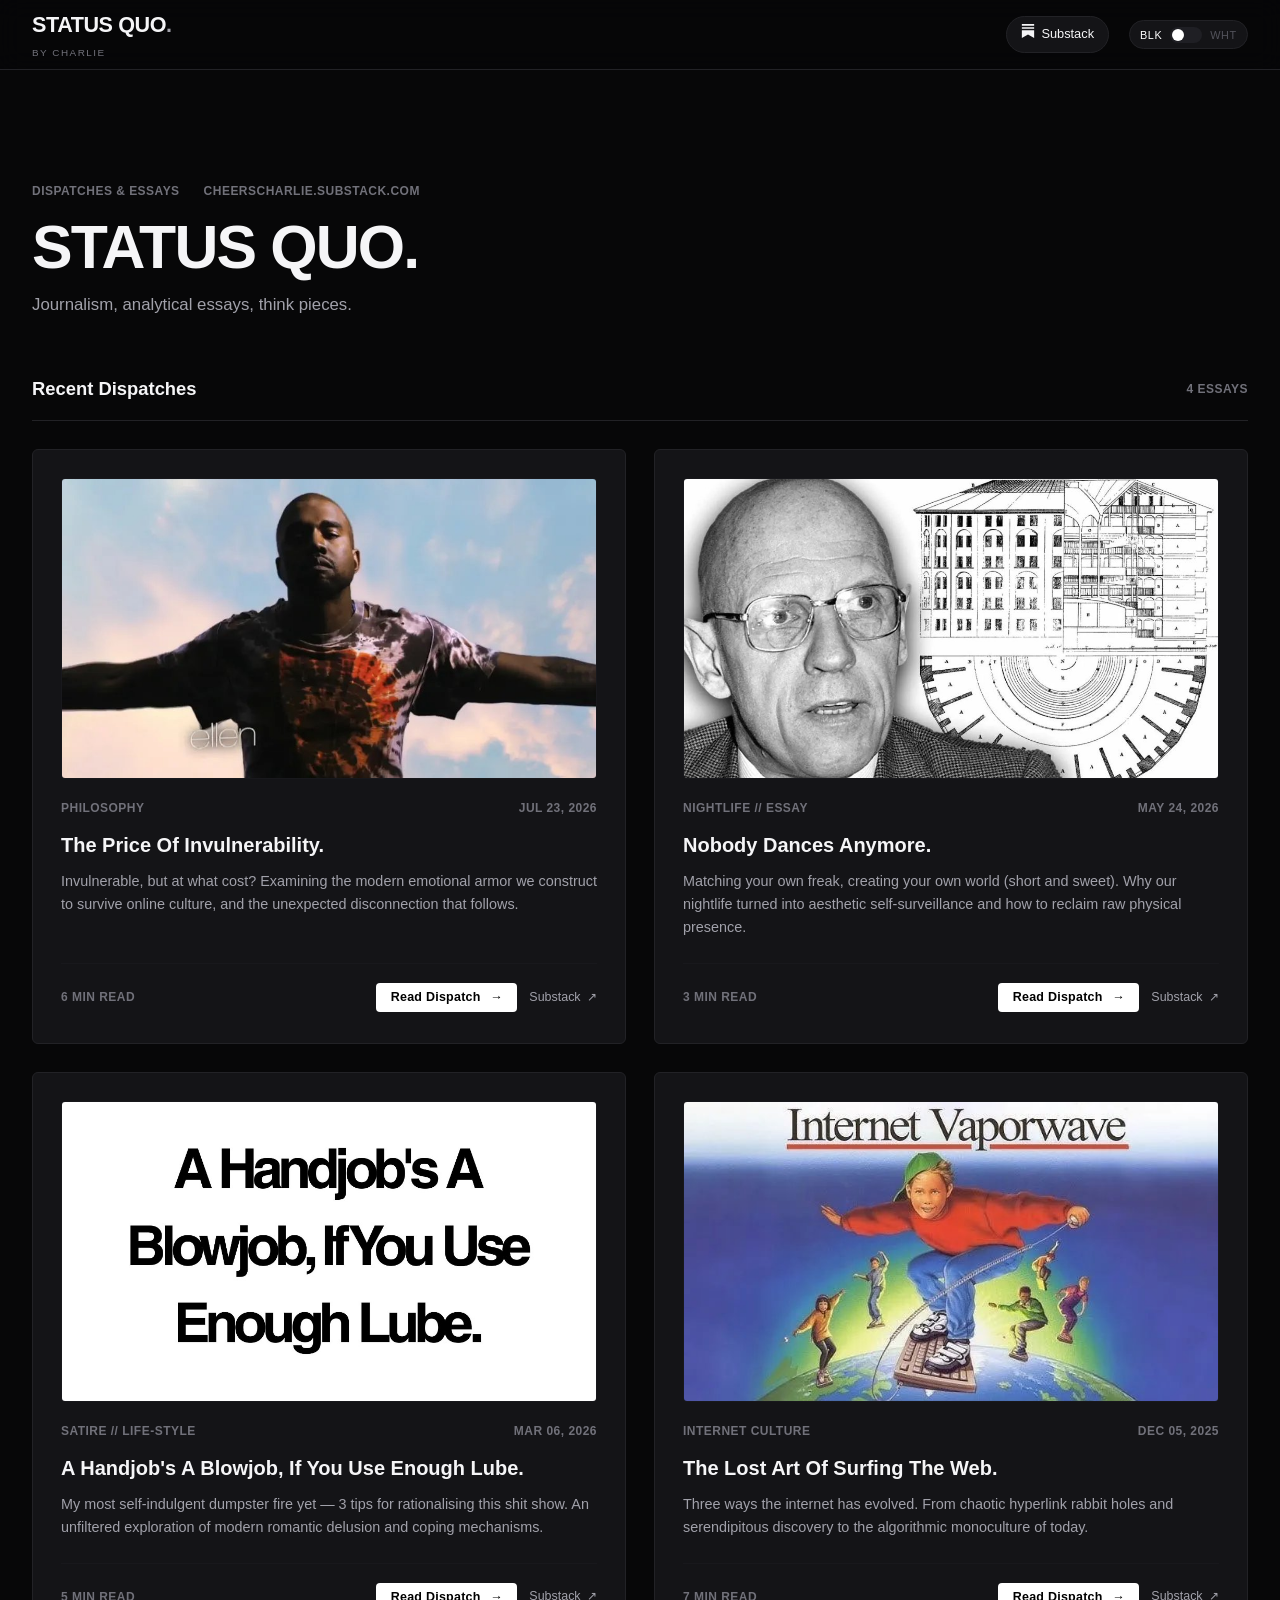
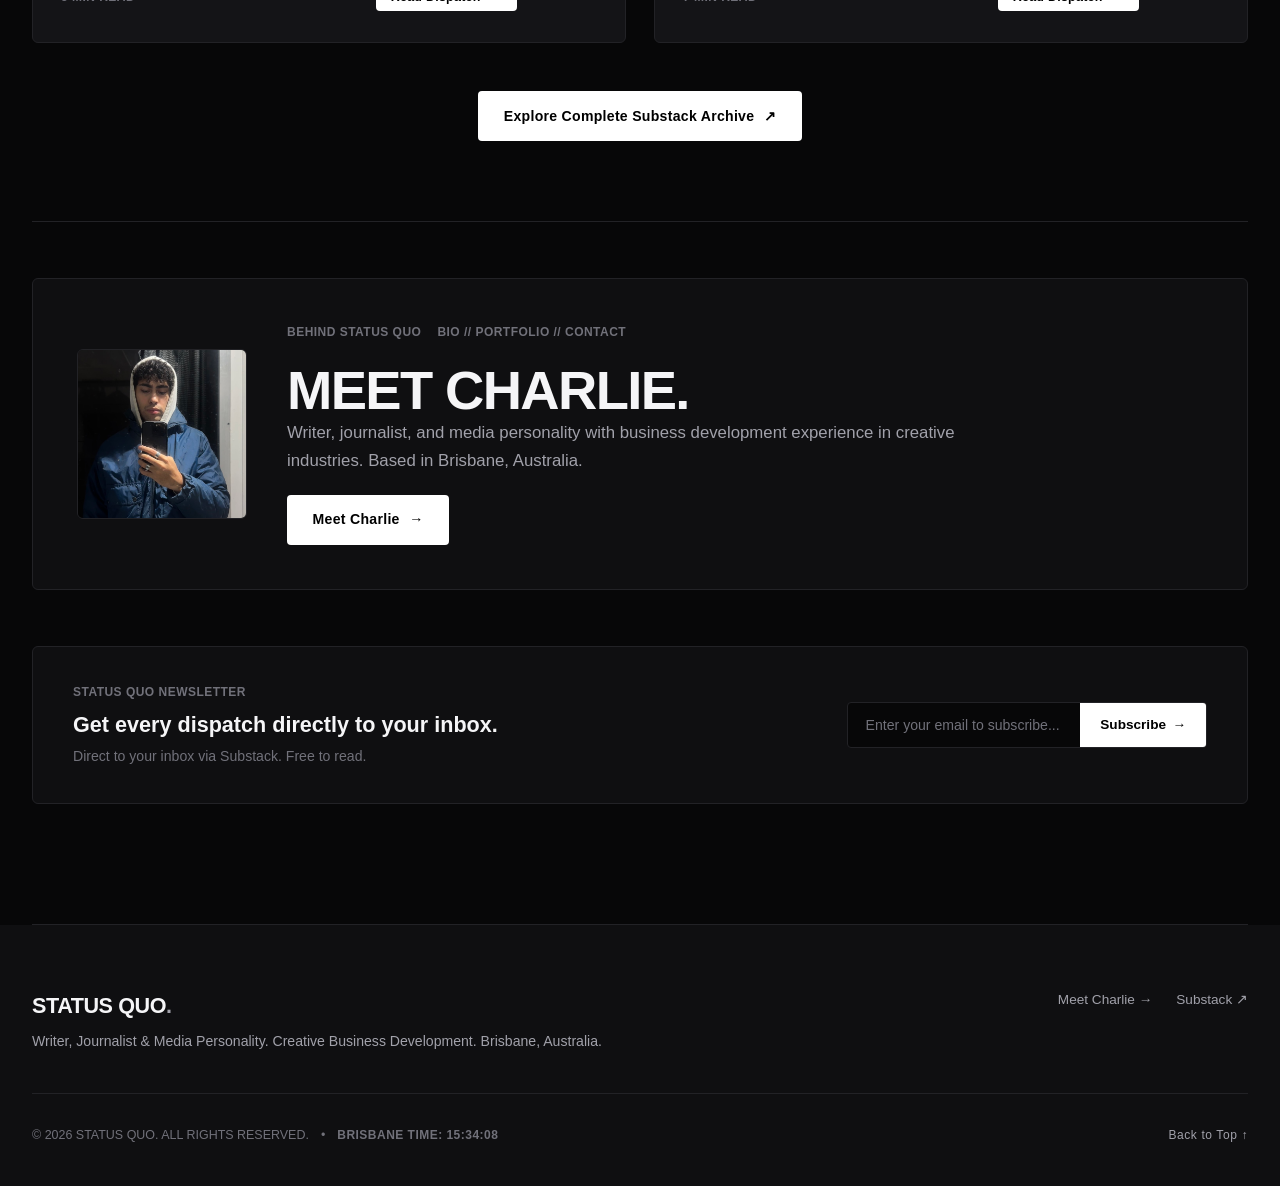
==== commit 1e3c2776: "Add files via upload" ====
--- a/index.html
+++ b/index.html
@@ -3,23 +3,18 @@
 <head>
   <meta charset="UTF-8">
   <meta name="viewport" content="width=device-width, initial-scale=1.0">
-  <title>CHARLIE — Writer, Journalist & Media Personality | Brisbane</title>
-  <meta name="description" content="Charlie — Writer, journalist, and media personality with business development experience in creative industries. Based in Brisbane, Australia.">
+  <title>STATUS QUO. — A Publication By Charlie</title>
+  <meta name="description" content="Status Quo. by Charlie — Cultural critique, unfiltered gonzo journalism, and essays on navigating modern life. Based in Brisbane, Australia.">
 
   <!-- Open Graph -->
-  <meta property="og:title" content="CHARLIE — Writer, Journalist & Media Personality | Brisbane">
-  <meta property="og:description" content="Writer, journalist, and media personality with creative business development experience. Brisbane, Australia.">
+  <meta property="og:title" content="STATUS QUO. — A Publication By Charlie">
+  <meta property="og:description" content="Cultural critique, unfiltered gonzo journalism, and essays on navigating modern life. Brisbane, Australia.">
   <meta property="og:type" content="website">
   <meta property="og:image" content="./substack_logo.png">
 
-  <!-- Google Fonts -->
-  <link rel="preconnect" href="https://fonts.googleapis.com">
-  <link rel="preconnect" href="https://fonts.gstatic.com" crossorigin>
-  <link href="https://fonts.googleapis.com/css2?family=Inter:wght@300;400;500;600;700&family=JetBrains+Mono:wght@400;500&family=Space+Grotesk:wght@500;600;700&family=Syne:wght@700;800&display=swap" rel="stylesheet">
-
   <link rel="stylesheet" href="./style.css">
 </head>
-<body data-page="home">
+<body data-page="blog">
 
   <!-- Sticky Minimal Navigation -->
   <header class="site-header" id="header">
@@ -28,15 +23,6 @@
         <span class="brand-logo-text">STATUS QUO<span class="dot">.</span></span>
         <span class="brand-sub">BY CHARLIE</span>
       </a>
-
-      <nav class="main-nav" aria-label="Main Navigation">
-        <ul class="nav-links">
-          <li><a href="./index.html#about" class="nav-link active">About</a></li>
-          <li><a href="./index.html#contact" class="nav-link">Contact</a></li>
-          <li><a href="./portfolio.html" class="nav-link">Portfolio</a></li>
-          <li><a href="./blog.html" class="nav-link">Blog</a></li>
-        </ul>
-      </nav>
 
       <div class="nav-actions">
         <!-- Substack Outlink -->
@@ -57,249 +43,169 @@
           </div>
           <span class="theme-mode-label light-label">WHT</span>
         </button>
-
-        <!-- Mobile Menu Toggle -->
-        <button id="mobile-toggle" class="mobile-toggle-btn" aria-label="Open Navigation Menu">
-          <span></span>
-          <span></span>
-        </button>
       </div>
     </div>
   </header>
 
-  <!-- Mobile Drawer Menu -->
-  <div id="mobile-drawer" class="mobile-drawer" aria-hidden="true">
-    <div class="mobile-drawer-inner">
-      <ul class="mobile-nav-links">
-        <li><a href="./index.html#about" class="mobile-link">About</a></li>
-        <li><a href="./index.html#contact" class="mobile-link">Contact</a></li>
-        <li><a href="./portfolio.html" class="mobile-link">Portfolio</a></li>
-        <li><a href="./blog.html" class="mobile-link">Blog</a></li>
-      </ul>
-      <div class="mobile-drawer-footer">
-        <a href="https://cheerscharlie.substack.com/" target="_blank" rel="noopener noreferrer" class="btn-primary full-width">
-          Read on Substack ↗
-        </a>
-      </div>
-    </div>
-  </div>
-
-  <main>
-    <!-- HERO INTRO -->
-    <section class="hero-section hero-home" id="hero">
-      <div class="hero-container">
-        <div class="hero-meta-bar">
-          <span class="status-live-indicator">
-            BASED IN BRISBANE, AUSTRALIA
-          </span>
-          <span class="hero-location mono-tag">CREATIVE BUSINESS DEV</span>
-          <span class="hero-issue mono-tag">STATUS QUO // 2026</span>
-        </div>
-
-        <div class="hero-title-wrap">
-          <h1 class="hero-headline">
-            MEET CHARLIE.
-          </h1>
-        </div>
-
-        <div class="hero-intro-box">
-          <p class="lead-text">
-            Writer, journalist, and media personality with business development experience across creative industries. Based in <strong>Brisbane, Australia</strong>. Publishing cultural commentary on <em>Status Quo.</em> and driving independent creative productions.
-          </p>
-          <div class="hero-cta-group">
-            <a href="#about" class="btn-minimal">
-              <span>Read About</span>
-              <span class="btn-arrow">↓</span>
-            </a>
-            <a href="#contact" class="btn-outline">
-              <span>Contact Directly</span>
-              <span class="btn-arrow">↓</span>
-            </a>
-            <a href="./portfolio.html" class="btn-outline">
-              <span>Explore Portfolio</span>
-              <span class="btn-arrow">→</span>
-            </a>
-            <a href="./blog.html" class="btn-ghost">
-              <span>Read Blog</span>
-              <span class="btn-arrow">→</span>
-            </a>
-          </div>
-        </div>
-      </div>
-    </section>
-
-    <!-- ABOUT SECTION -->
-    <section class="section about-section" id="about">
-      <div class="section-container">
+  <main class="page-main">
+    <div class="section-container">
+
+      <!-- ===================================================================
+           1. FEED VIEW (Articles List & Substack Banner)
+           =================================================================== -->
+      <section class="section blog-page-section blog-feed-view" id="blog-feed-view">
         <div class="section-header">
           <div class="section-meta">
-            <span class="section-tag mono-tag">BIO & MANIFESTO</span>
-            <span class="section-tag mono-tag">WHO IS CHARLIE</span>
-          </div>
-          <h2 class="section-title">ABOUT.</h2>
-        </div>
-
-        <div class="about-grid">
-          <!-- Portrait Frame -->
-          <div class="about-portrait-frame">
-            <div class="portrait-wrap">
-              <img src="./charlie_avatar.png" alt="Charlie - Portrait" class="portrait-img">
-              <div class="portrait-overlay">
-                <span class="mono-tag">CHARLIE // @CHEERS.CHARLIEE</span>
+            <span class="section-tag mono-tag">DISPATCHES & ESSAYS</span>
+            <span class="section-tag mono-tag">CHEERSCHARLIE.SUBSTACK.COM</span>
+          </div>
+          <div class="section-title-row">
+            <h1 class="section-title">STATUS QUO.</h1>
+            <p class="section-subtitle">
+              Journalism, analytical essays, think pieces.
+            </p>
+          </div>
+        </div>
+
+        <!-- Articles Feed Header -->
+        <div class="articles-feed-header">
+          <h2 class="articles-subheading">Recent Dispatches</h2>
+          <span class="mono-tag" id="article-count">4 ESSAYS</span>
+        </div>
+
+        <!-- Articles Grid (Injected via script.js) -->
+        <div class="articles-grid" id="articles-feed">
+          <!-- Dynamically populated from posts-data.js -->
+        </div>
+
+        <div class="dispatches-footer-cta">
+          <a href="https://cheerscharlie.substack.com/archive" target="_blank" rel="noopener noreferrer" class="btn-minimal">
+            <span>Explore Complete Substack Archive</span>
+            <span class="btn-arrow">↗</span>
+          </a>
+        </div>
+
+        <!-- ===================================================================
+             BOTTOM NAVIGATION GATEWAY TO MEET CHARLIE (ONLY WAY TO ACCESS)
+             =================================================================== -->
+        <section class="meet-charlie-teaser-section" id="meet-charlie-gateway">
+          <div class="meet-charlie-card">
+            <div class="meet-charlie-portrait-col">
+              <img src="./charlie_avatar.png" alt="Charlie — Writer &amp; Journalist" class="meet-charlie-thumb-img">
+            </div>
+            <div class="meet-charlie-content-col">
+              <div class="meet-charlie-meta">
+                <span class="mono-tag">BEHIND STATUS QUO</span>
+                <span class="mono-tag">BIO // PORTFOLIO // CONTACT</span>
               </div>
-            </div>
-            <div class="portrait-caption">
-              <span class="mono-tag">“A human mind w/ human-like thoughts.”</span>
-            </div>
-          </div>
-
-          <!-- About Narrative -->
-          <div class="about-content">
-            <h3 class="about-statement">
-              My name is Charlie. I'm a writer, journalist, and media personality with business development experience in creative industries.
-            </h3>
-            <div class="about-paragraphs">
-              <p>
-                I use my experience in writing, journalism, content creation, and music production/songwriting to inform my creative direction and strategy.
-              </p>
-              <p>
-                I operate at the intersection of media production and creative business development &amp; strategy, offering consulting and services in these areas.
-              </p>
-              <div class="about-experience-block">
-                <p class="experience-heading"><strong>My experience includes:</strong></p>
-                <ul class="about-experience-list">
-                  <li>Creative direction on event promotion campaigns.</li>
-                  <li>Event planning and organising.</li>
-                  <li>The set-up, concept design, and hosting of live-streamed music events.</li>
-                  <li>On-set producer for music videos and productions featuring actors and crew.</li>
-                  <li>Video script writing and conceptualising.</li>
-                  <li>Music production and writing.</li>
-                  <li>Creative and commercial strategy for creative industry start-ups and brands.</li>
-                </ul>
+              <div class="meet-charlie-body">
+                <h2 class="meet-charlie-headline">MEET CHARLIE.</h2>
+                <p class="meet-charlie-sub">
+                  Writer, journalist, and media personality with business development experience in creative industries. Based in Brisbane, Australia.
+                </p>
               </div>
-              <p>
-                Backed by hands-on experience in event production and commercial development within creative sectors, I blend sharp narrative storytelling with practical industry strategy—bridging underground culture and professional execution.
-              </p>
-              <p>
-                Through “Status Quo.” I deliver unfiltered gonzo journalism, cultural critique, and essays on navigating modern life.
-              </p>
-            </div>
-
-            <!-- Spec Grid / Details -->
-            <div class="spec-grid">
-              <div class="spec-item">
-                <span class="spec-label mono-tag">LOCATION</span>
-                <span class="spec-val">Brisbane, Australia</span>
-              </div>
-              <div class="spec-item">
-                <span class="spec-label mono-tag">DISCIPLINE</span>
-                <span class="spec-val">Writing & Journalism</span>
-              </div>
-              <div class="spec-item">
-                <span class="spec-label mono-tag">EXPERTISE</span>
-                <span class="spec-val">Creative Business Development</span>
-              </div>
-              <div class="spec-item">
-                <span class="spec-label mono-tag">PUBLICATION</span>
-                <span class="spec-val">Status Quo. (Substack)</span>
-              </div>
-            </div>
-          </div>
-        </div>
-
-        <!-- Section Navigation Teasers -->
-        <div class="pages-teaser-row">
-          <a href="./portfolio.html" class="page-teaser-card">
-            <div class="teaser-meta">
-              <span class="mono-tag">SELECTED WORKS</span>
-              <span class="mono-tag">PRODUCTION VAULT</span>
-            </div>
-            <h3 class="teaser-title">PORTFOLIO →</h3>
-            <p class="teaser-desc">Video content i've written or produced. Live event productions and creative media archive.</p>
-          </a>
-
-          <a href="./blog.html" class="page-teaser-card">
-            <div class="teaser-meta">
-              <span class="mono-tag">ESSAYS & DISPATCHES</span>
-              <span class="mono-tag">STATUS QUO.</span>
-            </div>
-            <h3 class="teaser-title">BLOG / SUBSTACK →</h3>
-            <p class="teaser-desc">Status Quo. essays on Gen-Z culture, philosophy, nightlife, and internet evolutions.</p>
-          </a>
-        </div>
-      </div>
-    </section>
-
-    <!-- CONTACT SECTION -->
-    <section class="section contact-section" id="contact">
-      <div class="section-container">
-        <div class="section-header">
-          <div class="section-meta">
-            <span class="section-tag mono-tag">REACH OUT</span>
-            <span class="section-tag mono-tag">BRISBANE & ONLINE</span>
-          </div>
-          <h2 class="section-title">CONTACT.</h2>
-        </div>
-
-        <div class="contact-card">
-          <div class="contact-left">
-            <h3 class="contact-prompt">Let's build something honest.</h3>
-            <p class="contact-desc">
-              Available for journalistic assignments, editorial writing, media appearances, event production consulting, and creative business development.
-            </p>
-
-            <div class="contact-channels">
-              <div class="channel-row">
-                <span class="channel-label mono-tag">LOCATION</span>
-                <span class="channel-static-val">Brisbane, QLD, Australia</span>
-              </div>
-              <div class="channel-row">
-                <span class="channel-label mono-tag">SUBSTACK</span>
-                <a href="https://cheerscharlie.substack.com/" target="_blank" rel="noopener noreferrer" class="channel-link">
-                  cheerscharlie.substack.com ↗
-                </a>
-              </div>
-              <div class="channel-row">
-                <span class="channel-label mono-tag">PROFILE</span>
-                <a href="https://www.instagram.com/cheers.charliee/" target="_blank" rel="noopener noreferrer" class="channel-link">
-                  @cheers.charliee ↗
-                </a>
-              </div>
-              <div class="channel-row">
-                <span class="channel-label mono-tag">DIRECT EMAIL</span>
-                <div class="email-copy-wrap">
-                  <a href="mailto:abam.enquiries@gmail.com" id="contact-email" class="channel-link">
-                    abam.enquiries@gmail.com
-                  </a>
-                  <button id="copy-email-btn" class="copy-btn" title="Copy email address">
-                    <span id="copy-btn-text">Copy</span>
-                  </button>
-                </div>
-              </div>
-            </div>
-          </div>
-
-          <div class="contact-right">
-            <div class="inquiry-box">
-              <span class="mono-tag">CURRENT AVAILABILITY</span>
-              <p class="inquiry-status">
-                Accepting select writing commissions, media engagements, and creative business development projects for 2026.
-              </p>
-              <div class="inquiry-actions">
-                <a href="mailto:abam.enquiries@gmail.com?subject=Inquiry:%20Writing%20/%20Media%20/%20Business%20Development" class="btn-minimal full-width">
-                  <span>Send Direct Email</span>
+              <div>
+                <a href="./meet-charlie.html" class="btn-minimal">
+                  <span>Meet Charlie</span>
                   <span class="btn-arrow">→</span>
-                </a>
-                <a href="https://cheerscharlie.substack.com/subscribe" target="_blank" rel="noopener noreferrer" class="btn-outline full-width">
-                  <span>Subscribe on Substack</span>
-                  <span class="btn-arrow">↗</span>
                 </a>
               </div>
             </div>
           </div>
-        </div>
-      </div>
-    </section>
+        </section>
+
+        <!-- Newsletter Subscription Box (Under Meet Charlie Banner) -->
+        <div class="feed-subscribe-card">
+          <div class="feed-subscribe-header">
+            <span class="mono-tag">STATUS QUO NEWSLETTER</span>
+            <h3 class="feed-subscribe-title">Get every dispatch directly to your inbox.</h3>
+            <p class="feed-subscribe-desc">Direct to your inbox via Substack. Free to read.</p>
+          </div>
+          <form 
+            class="newsletter-box" 
+            action="https://cheerscharlie.substack.com/subscribe" 
+            method="get" 
+            target="_blank"
+          >
+            <div class="newsletter-input-wrap">
+              <input 
+                type="email" 
+                name="email" 
+                class="newsletter-input" 
+                placeholder="Enter your email to subscribe..." 
+                required
+              >
+              <button type="submit" class="newsletter-submit-btn">
+                <span>Subscribe</span>
+                <span class="btn-arrow">→</span>
+              </button>
+            </div>
+          </form>
+        </div>
+
+      </section>
+
+      <!-- ===================================================================
+           2. FULL ARTICLE ON-SITE READER VIEW (UP TO PAYWALL CUT-OFF)
+           =================================================================== -->
+      <article class="article-reader-view" id="article-reader-view" aria-hidden="true">
+        <!-- Top Reader Navigation -->
+        <div class="reader-top-nav">
+          <button id="reader-back-btn" class="back-to-feed-btn" title="Back to all dispatches">
+            <span>← Back to all dispatches</span>
+          </button>
+          <a id="reader-substack-link" href="#" target="_blank" rel="noopener noreferrer" class="btn-ghost">
+            <span>Read on Substack</span>
+            <span class="btn-arrow">↗</span>
+          </a>
+        </div>
+
+        <!-- Article Header -->
+        <header class="reader-header">
+          <div class="reader-meta-row">
+            <span class="mono-tag" id="reader-tag">CULTURE // GONZO</span>
+            <span class="mono-tag" id="reader-date">AUG 27, 2026</span>
+          </div>
+          <h1 class="reader-title" id="reader-title">Article Title</h1>
+          <div class="reader-byline">
+            <span>By Charlie</span> • <span>Brisbane, Australia</span> • <span id="reader-read-time">4 MIN READ</span>
+          </div>
+        </header>
+
+        <!-- Full Ripped Article Body Prose (Up to Paywall) -->
+        <div class="article-content-prose" id="reader-body">
+          <!-- Substack HTML injected here -->
+        </div>
+
+        <!-- Paywall Cut-Off Callout Box -->
+        <div class="paywall-cutoff-box">
+          <div class="paywall-fade-overlay"></div>
+          <div class="paywall-lock-icon">
+            <svg width="24" height="24" viewBox="0 0 24 24" fill="none" stroke="currentColor" stroke-width="2">
+              <rect x="3" y="11" width="18" height="11" rx="2" ry="2"></rect>
+              <path d="M7 11V7a5 5 0 0 1 10 0v4"></path>
+            </svg>
+          </div>
+          <span class="mono-tag">STATUS QUO EXCLUSIVE</span>
+          <h3 class="paywall-title">Continue reading on Substack</h3>
+          <p class="paywall-desc">
+            This dispatch continues behind the paywall. Read the full essay and support independent writing directly on Substack.
+          </p>
+          <a id="paywall-link-btn" href="#" target="_blank" rel="noopener noreferrer" class="btn-minimal btn-paywall">
+            <span>Read Full Essay on Substack</span>
+            <span class="btn-arrow">↗</span>
+          </a>
+        </div>
+
+        <!-- Reader Bottom Navigation -->
+        <div class="reader-bottom-nav">
+          <button id="reader-back-bottom-btn" class="btn-ghost">
+            <span>← Back to All Dispatches</span>
+          </button>
+        </div>
+      </article>
+
+    </div>
   </main>
 
   <!-- SITE FOOTER -->
@@ -312,10 +218,7 @@
         </div>
 
         <div class="footer-nav">
-          <a href="./index.html#about">About</a>
-          <a href="./index.html#contact">Contact</a>
-          <a href="./portfolio.html">Portfolio</a>
-          <a href="./blog.html">Blog</a>
+          <a href="./meet-charlie.html">Meet Charlie →</a>
           <a href="https://cheerscharlie.substack.com/" target="_blank" rel="noopener noreferrer">Substack ↗</a>
         </div>
       </div>
@@ -333,6 +236,7 @@
     </div>
   </footer>
 
+  <script src="./posts-data.js"></script>
   <script src="./script.js"></script>
 </body>
 </html>
--- a/style.css
+++ b/style.css
@@ -157,35 +157,6 @@
   background-color: var(--bg-surface);
 }
 
-.pulsing-dot {
-  display: inline-block;
-  width: 7px;
-  height: 7px;
-  border-radius: 50%;
-  background-color: #ef4444;
-  margin-right: 6px;
-  animation: pulse-red 2s infinite ease-in-out;
-}
-
-.pulsing-dot-green {
-  display: inline-block;
-  width: 8px;
-  height: 8px;
-  border-radius: 50%;
-  background-color: #22c55e;
-  margin-right: 6px;
-  animation: pulse-green 2s infinite ease-in-out;
-}
-
-@keyframes pulse-red {
-  0%, 100% { opacity: 1; transform: scale(1); }
-  50% { opacity: 0.3; transform: scale(0.85); }
-}
-
-@keyframes pulse-green {
-  0%, 100% { opacity: 1; transform: scale(1); }
-  50% { opacity: 0.4; transform: scale(0.9); }
-}
 
 /* --------------------------------------------------------------------------
    4. NAVIGATION HEADER
@@ -543,15 +514,6 @@
   margin-bottom: 2.5rem;
 }
 
-.status-live-indicator {
-  display: inline-flex;
-  align-items: center;
-  font-family: var(--font-mono);
-  font-size: 0.72rem;
-  font-weight: 600;
-  letter-spacing: 0.05em;
-  color: var(--text-primary);
-}
 
 .hero-title-wrap {
   margin-bottom: 2.5rem;
@@ -1238,6 +1200,28 @@
   border-color: var(--border-highlight);
 }
 
+.article-card-image-wrap {
+  width: 100%;
+  aspect-ratio: 16 / 9;
+  overflow: hidden;
+  border-radius: 4px;
+  margin-bottom: 1.25rem;
+  background-color: var(--bg-secondary);
+  border: 1px solid var(--border-subtle);
+}
+
+.article-card-thumb {
+  width: 100%;
+  height: 100%;
+  object-fit: cover;
+  display: block;
+  transition: transform 0.35s cubic-bezier(0.16, 1, 0.3, 1);
+}
+
+.article-card:hover .article-card-thumb {
+  transform: scale(1.03);
+}
+
 .article-meta {
   display: flex;
   justify-content: space-between;
@@ -2079,3 +2063,218 @@
   padding: 0.45rem 0;
   font-size: 0.78rem;
 }
+
+/* ==========================================================================
+   17. PAYWALL CUTOFF & BLOG-FIRST ARCHITECTURE
+   ========================================================================== */
+.paywall-cutoff-box {
+  position: relative;
+  margin-top: 2.5rem;
+  padding: 3rem 2rem 2.5rem;
+  background: var(--bg-surface);
+  border: 1px solid var(--border-primary);
+  border-radius: 6px;
+  text-align: center;
+  overflow: hidden;
+}
+
+.paywall-fade-overlay {
+  position: absolute;
+  top: -90px;
+  left: 0;
+  right: 0;
+  height: 90px;
+  background: linear-gradient(to bottom, transparent, var(--bg-primary));
+  pointer-events: none;
+}
+
+.paywall-lock-icon {
+  display: inline-flex;
+  align-items: center;
+  justify-content: center;
+  width: 52px;
+  height: 52px;
+  border-radius: 50%;
+  background-color: var(--bg-secondary);
+  border: 1px solid var(--border-primary);
+  color: var(--text-primary);
+  margin-bottom: 1.25rem;
+}
+
+.paywall-title {
+  font-family: var(--font-display);
+  font-size: clamp(1.4rem, 3vw, 1.85rem);
+  font-weight: 700;
+  color: var(--text-primary);
+  margin-bottom: 0.6rem;
+  letter-spacing: -0.02em;
+}
+
+.paywall-desc {
+  color: var(--text-secondary);
+  font-size: 1rem;
+  max-width: 520px;
+  margin: 0 auto 1.75rem;
+  line-height: 1.6;
+}
+
+.btn-paywall {
+  font-size: 0.95rem;
+  padding: 0.8rem 1.6rem;
+}
+
+/* Meet Charlie Gateway Teaser at bottom of blog */
+.meet-charlie-teaser-section {
+  margin-top: 5rem;
+  padding-top: 3.5rem;
+  border-top: 1px solid var(--border-primary);
+}
+
+.meet-charlie-card {
+  background-color: var(--bg-secondary);
+  border: 1px solid var(--border-primary);
+  border-radius: 6px;
+  padding: 2.75rem;
+  display: flex;
+  flex-direction: row;
+  align-items: center;
+  gap: 2.5rem;
+  transition: var(--transition-smooth);
+}
+
+.meet-charlie-card:hover {
+  border-color: var(--border-highlight);
+}
+
+.meet-charlie-portrait-col {
+  flex-shrink: 0;
+}
+
+.meet-charlie-thumb-img {
+  width: 170px;
+  height: 170px;
+  object-fit: cover;
+  border-radius: 6px;
+  border: 1px solid var(--border-primary);
+  display: block;
+}
+
+.meet-charlie-content-col {
+  display: flex;
+  flex-direction: column;
+  gap: 1.25rem;
+  flex: 1;
+}
+
+.meet-charlie-meta {
+  display: flex;
+  align-items: center;
+  gap: 1rem;
+  flex-wrap: wrap;
+}
+
+.meet-charlie-headline {
+  font-family: var(--font-display);
+  font-size: clamp(2.2rem, 5vw, 3.4rem);
+  font-weight: 700;
+  letter-spacing: -0.03em;
+  color: var(--text-primary);
+  line-height: 1.05;
+}
+
+.meet-charlie-sub {
+  color: var(--text-secondary);
+  font-size: 1.05rem;
+  max-width: 680px;
+  line-height: 1.65;
+}
+
+/* Newsletter Subscription Box (Below Articles Feed) */
+.feed-subscribe-card {
+  margin: 3.5rem 0 2rem;
+  background-color: var(--bg-secondary);
+  border: 1px solid var(--border-primary);
+  border-radius: 6px;
+  padding: 2.25rem 2.5rem;
+  display: flex;
+  align-items: center;
+  justify-content: space-between;
+  gap: 2rem;
+  transition: var(--transition-smooth);
+}
+
+.feed-subscribe-card:hover {
+  border-color: var(--border-highlight);
+}
+
+.feed-subscribe-header {
+  display: flex;
+  flex-direction: column;
+  gap: 0.35rem;
+  max-width: 480px;
+}
+
+.feed-subscribe-title {
+  font-family: var(--font-display);
+  font-size: 1.35rem;
+  font-weight: 700;
+  color: var(--text-primary);
+  margin-top: 0.25rem;
+  line-height: 1.3;
+}
+
+.feed-subscribe-desc {
+  font-size: 0.88rem;
+  color: var(--text-muted);
+}
+
+.feed-subscribe-card .newsletter-box {
+  margin: 0;
+  min-width: 360px;
+}
+
+@media (max-width: 768px) {
+  .meet-charlie-card {
+    flex-direction: column;
+    align-items: flex-start;
+    padding: 1.75rem;
+    gap: 1.5rem;
+  }
+  .meet-charlie-thumb-img {
+    width: 130px;
+    height: 130px;
+  }
+  .feed-subscribe-card {
+    flex-direction: column;
+    align-items: stretch;
+    padding: 1.75rem;
+  }
+  .feed-subscribe-card .newsletter-box {
+    min-width: 100%;
+  }
+}
+
+/* Portfolio on Meet Charlie */
+.portfolio-access-wrap {
+  margin: 2.5rem 0 1rem;
+  display: flex;
+  align-items: center;
+  gap: 1.25rem;
+}
+
+.portfolio-reveal-section {
+  display: none;
+  margin-top: 2rem;
+  padding-top: 3rem;
+  border-top: 1px solid var(--border-primary);
+}
+
+.portfolio-reveal-section.active {
+  display: block;
+  animation: fadeInPortfolio 0.4s cubic-bezier(0.16, 1, 0.3, 1) forwards;
+}
+
+@keyframes fadeInPortfolio {
+  from { opacity: 0; transform: translateY(16px); }
+  to { opacity: 1; transform: translateY(0); }
+}
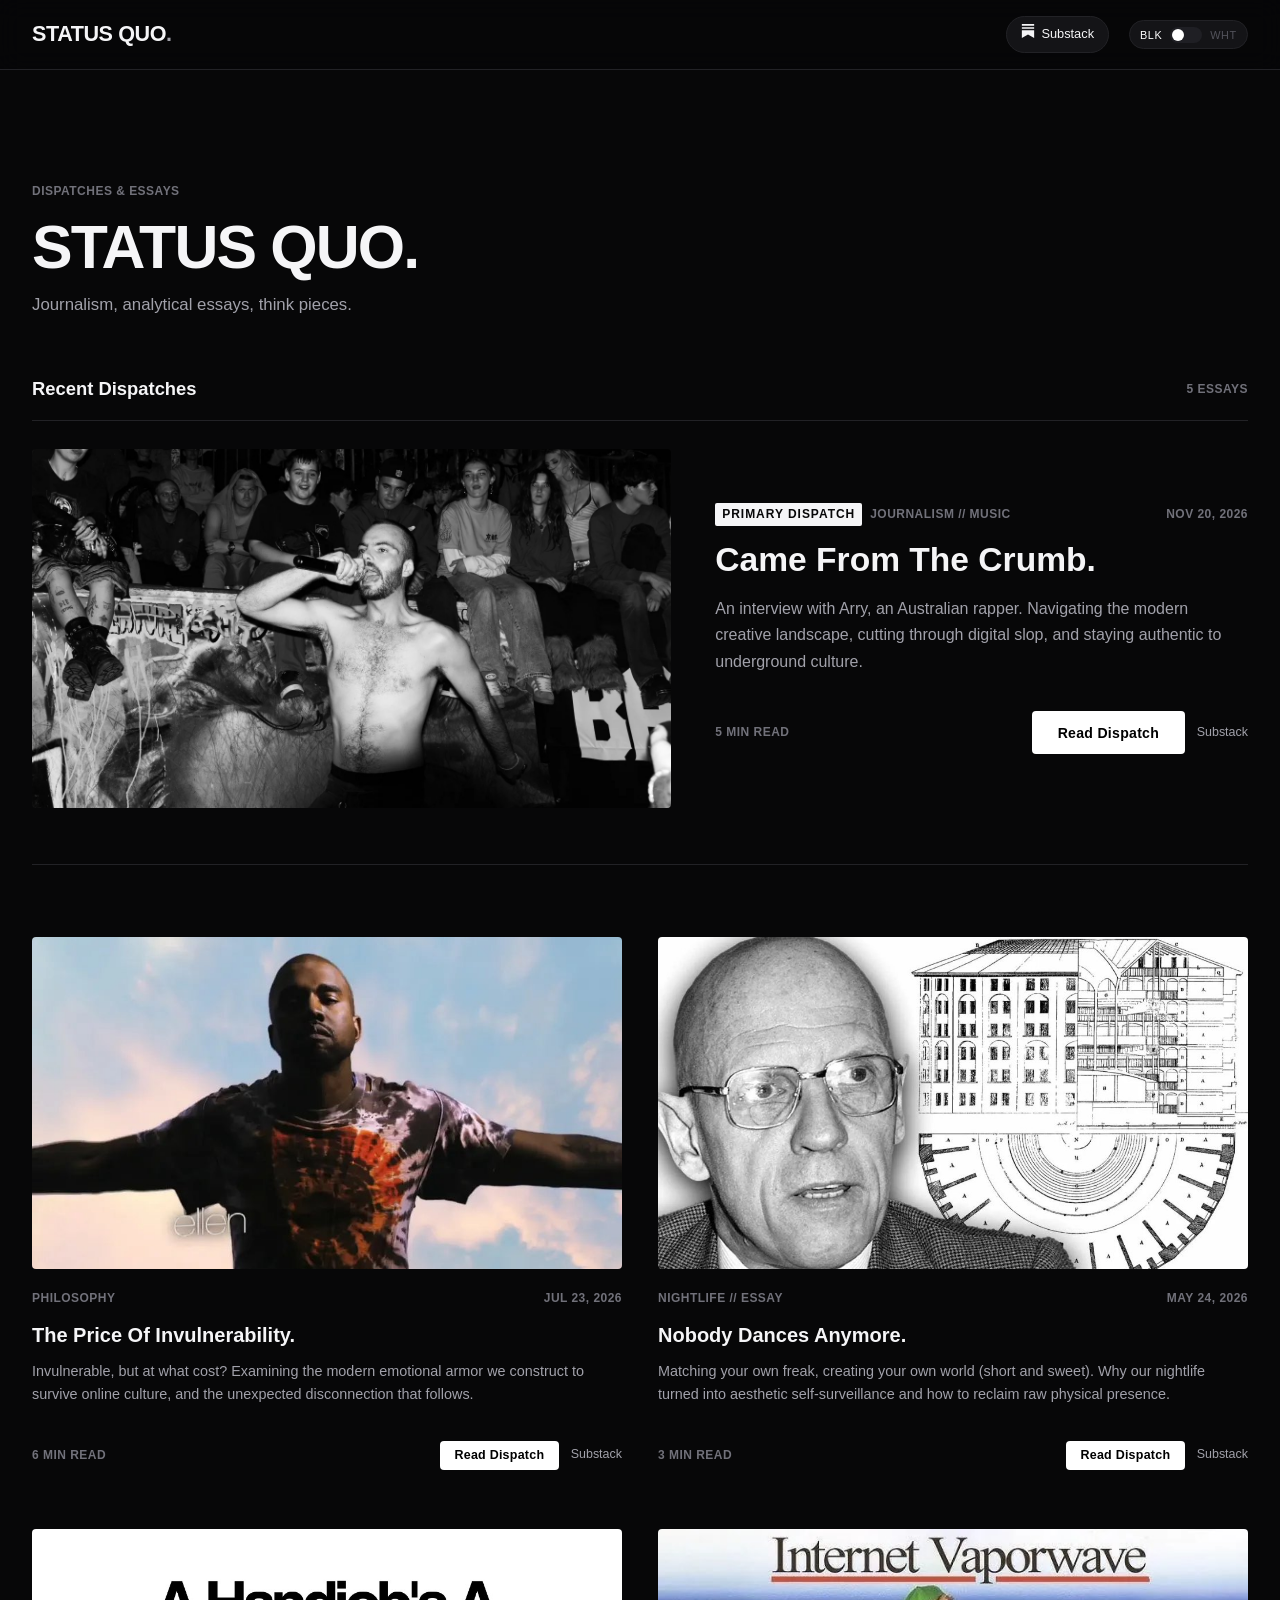
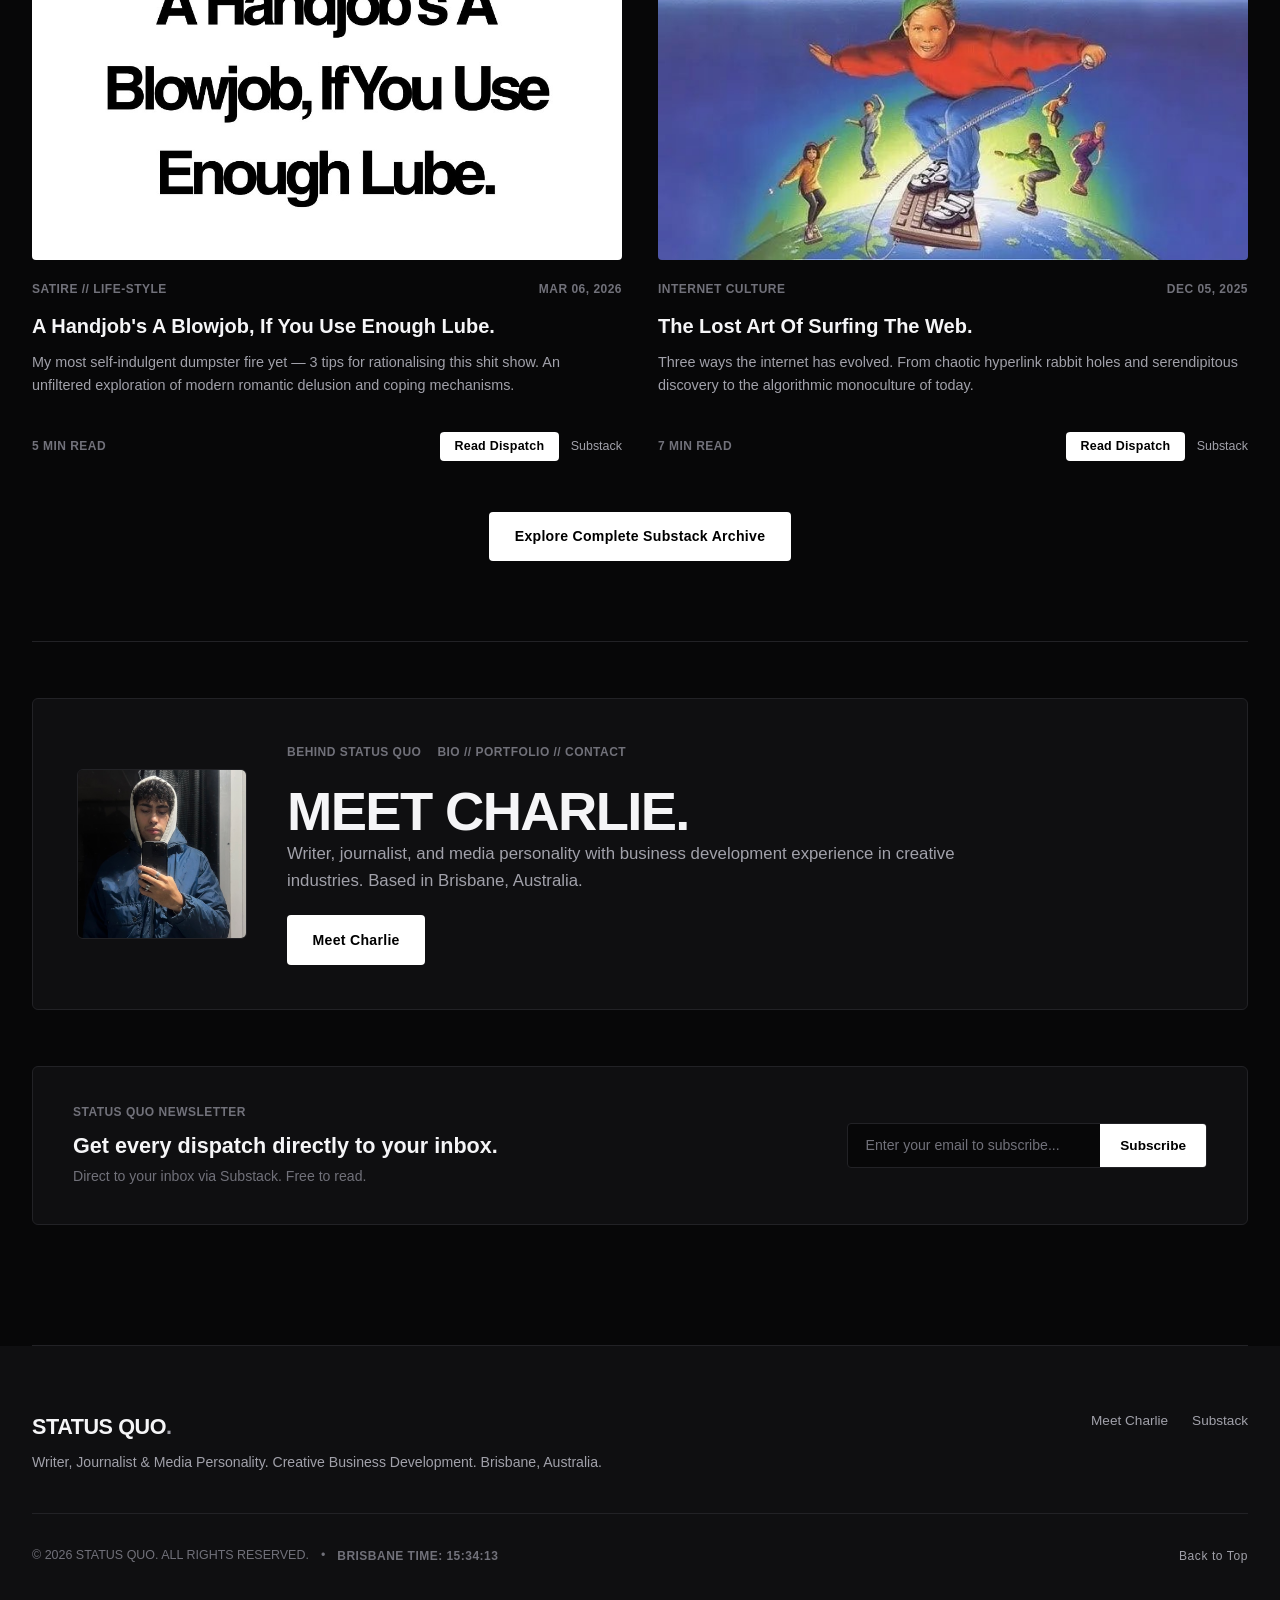
==== commit 5305d432: "Add files via upload" ====
--- a/index.html
+++ b/index.html
@@ -3,11 +3,11 @@
 <head>
   <meta charset="UTF-8">
   <meta name="viewport" content="width=device-width, initial-scale=1.0">
-  <title>STATUS QUO. — A Publication By Charlie</title>
-  <meta name="description" content="Status Quo. by Charlie — Cultural critique, unfiltered gonzo journalism, and essays on navigating modern life. Based in Brisbane, Australia.">
+  <title>STATUS QUO.</title>
+  <meta name="description" content="Status Quo. — Cultural critique, unfiltered gonzo journalism, and essays on navigating modern life. Based in Brisbane, Australia.">
 
   <!-- Open Graph -->
-  <meta property="og:title" content="STATUS QUO. — A Publication By Charlie">
+  <meta property="og:title" content="STATUS QUO.">
   <meta property="og:description" content="Cultural critique, unfiltered gonzo journalism, and essays on navigating modern life. Brisbane, Australia.">
   <meta property="og:type" content="website">
   <meta property="og:image" content="./substack_logo.png">
@@ -21,7 +21,6 @@
     <div class="nav-container">
       <a href="./index.html" class="brand-link" aria-label="Status Quo Home">
         <span class="brand-logo-text">STATUS QUO<span class="dot">.</span></span>
-        <span class="brand-sub">BY CHARLIE</span>
       </a>
 
       <div class="nav-actions">
@@ -57,7 +56,6 @@
         <div class="section-header">
           <div class="section-meta">
             <span class="section-tag mono-tag">DISPATCHES & ESSAYS</span>
-            <span class="section-tag mono-tag">CHEERSCHARLIE.SUBSTACK.COM</span>
           </div>
           <div class="section-title-row">
             <h1 class="section-title">STATUS QUO.</h1>
@@ -70,7 +68,7 @@
         <!-- Articles Feed Header -->
         <div class="articles-feed-header">
           <h2 class="articles-subheading">Recent Dispatches</h2>
-          <span class="mono-tag" id="article-count">4 ESSAYS</span>
+          <span class="mono-tag" id="article-count">5 ESSAYS</span>
         </div>
 
         <!-- Articles Grid (Injected via script.js) -->
@@ -81,7 +79,6 @@
         <div class="dispatches-footer-cta">
           <a href="https://cheerscharlie.substack.com/archive" target="_blank" rel="noopener noreferrer" class="btn-minimal">
             <span>Explore Complete Substack Archive</span>
-            <span class="btn-arrow">↗</span>
           </a>
         </div>
 
@@ -107,7 +104,6 @@
               <div>
                 <a href="./meet-charlie.html" class="btn-minimal">
                   <span>Meet Charlie</span>
-                  <span class="btn-arrow">→</span>
                 </a>
               </div>
             </div>
@@ -137,7 +133,6 @@
               >
               <button type="submit" class="newsletter-submit-btn">
                 <span>Subscribe</span>
-                <span class="btn-arrow">→</span>
               </button>
             </div>
           </form>
@@ -152,11 +147,10 @@
         <!-- Top Reader Navigation -->
         <div class="reader-top-nav">
           <button id="reader-back-btn" class="back-to-feed-btn" title="Back to all dispatches">
-            <span>← Back to all dispatches</span>
+            <span>Back to all dispatches</span>
           </button>
           <a id="reader-substack-link" href="#" target="_blank" rel="noopener noreferrer" class="btn-ghost">
             <span>Read on Substack</span>
-            <span class="btn-arrow">↗</span>
           </a>
         </div>
 
@@ -168,7 +162,7 @@
           </div>
           <h1 class="reader-title" id="reader-title">Article Title</h1>
           <div class="reader-byline">
-            <span>By Charlie</span> • <span>Brisbane, Australia</span> • <span id="reader-read-time">4 MIN READ</span>
+            <span>Brisbane, Australia</span> • <span id="reader-read-time">4 MIN READ</span>
           </div>
         </header>
 
@@ -193,14 +187,13 @@
           </p>
           <a id="paywall-link-btn" href="#" target="_blank" rel="noopener noreferrer" class="btn-minimal btn-paywall">
             <span>Read Full Essay on Substack</span>
-            <span class="btn-arrow">↗</span>
           </a>
         </div>
 
         <!-- Reader Bottom Navigation -->
         <div class="reader-bottom-nav">
           <button id="reader-back-bottom-btn" class="btn-ghost">
-            <span>← Back to All Dispatches</span>
+            <span>Back to All Dispatches</span>
           </button>
         </div>
       </article>
@@ -218,8 +211,8 @@
         </div>
 
         <div class="footer-nav">
-          <a href="./meet-charlie.html">Meet Charlie →</a>
-          <a href="https://cheerscharlie.substack.com/" target="_blank" rel="noopener noreferrer">Substack ↗</a>
+          <a href="./meet-charlie.html">Meet Charlie</a>
+          <a href="https://cheerscharlie.substack.com/" target="_blank" rel="noopener noreferrer">Substack</a>
         </div>
       </div>
 
@@ -230,7 +223,7 @@
           <span id="live-clock" class="mono-tag">BRISBANE TIME: --:--:--</span>
         </div>
         <button id="back-to-top" class="back-to-top-btn" title="Back to top">
-          Back to Top ↑
+          Back to Top
         </button>
       </div>
     </div>
--- a/style.css
+++ b/style.css
@@ -416,12 +416,12 @@
 }
 
 /* --------------------------------------------------------------------------
-   5. BUTTONS
+   5. BUTTONS (MINIMAL & ARROW-FREE)
    -------------------------------------------------------------------------- */
 .btn-minimal {
   display: inline-flex;
   align-items: center;
-  gap: 0.6rem;
+  gap: 0;
   padding: 0.85rem 1.6rem;
   background-color: var(--accent-solid);
   color: var(--accent-text);
@@ -440,7 +440,7 @@
 .btn-outline {
   display: inline-flex;
   align-items: center;
-  gap: 0.6rem;
+  gap: 0;
   padding: 0.85rem 1.6rem;
   background-color: transparent;
   color: var(--text-primary);
@@ -464,7 +464,7 @@
 .btn-ghost {
   display: inline-flex;
   align-items: center;
-  gap: 0.4rem;
+  gap: 0;
   font-family: var(--font-mono);
   font-size: 0.82rem;
   color: var(--text-secondary);
@@ -476,13 +476,7 @@
 }
 
 .btn-arrow {
-  transition: transform 0.2s ease;
-}
-
-.btn-minimal:hover .btn-arrow,
-.btn-outline:hover .btn-arrow,
-.btn-ghost:hover .btn-arrow {
-  transform: translateX(3px);
+  display: none !important;
 }
 
 .full-width {
@@ -1180,24 +1174,101 @@
 .articles-grid {
   display: grid;
   grid-template-columns: repeat(2, 1fr);
-  gap: 1.75rem;
+  gap: 3.5rem 2.25rem;
 }
 
 .article-card {
-  background-color: var(--bg-surface);
-  border: 1px solid var(--border-primary);
-  border-radius: 6px;
-  padding: 1.75rem;
+  background-color: transparent;
+  border: none;
+  border-radius: 0;
+  padding: 0;
   display: flex;
   flex-direction: column;
   justify-content: space-between;
-  transition: transform 0.25s cubic-bezier(0.16, 1, 0.3, 1),
-              border-color 0.2s ease;
+  transition: opacity 0.2s ease;
+}
+
+.article-card-content {
+  display: flex;
+  flex-direction: column;
+  justify-content: space-between;
+  flex-grow: 1;
+}
+
+/* Primary Featured Article Card (Borderless Lead Dispatch on Landing Page) */
+.article-card-primary {
+  grid-column: 1 / -1;
+  display: grid;
+  grid-template-columns: 1.2fr 1fr;
+  gap: 2.75rem;
+  align-items: center;
+  background-color: transparent;
+  border: none;
+  border-radius: 0;
+  padding: 0 0 3.5rem 0;
+  border-bottom: 1px solid var(--border-primary);
+  margin-bottom: 1rem;
+}
+
+.article-card-primary .article-card-image-wrap {
+  margin-bottom: 0;
+  height: 100%;
+  min-height: 320px;
+}
+
+.article-card-primary .article-card-thumb {
+  height: 100%;
+  width: 100%;
+  object-fit: cover;
+}
+
+.article-card-primary .article-title {
+  font-size: 2.1rem;
+  line-height: 1.2;
+  margin-bottom: 1rem;
+}
+
+.article-card-primary .article-excerpt {
+  font-size: 1rem;
+  line-height: 1.65;
+  margin-bottom: 1.75rem;
+}
+
+.article-meta-tags {
+  display: flex;
+  align-items: center;
+  gap: 0.5rem;
+  flex-wrap: wrap;
+}
+
+.primary-spotlight-pill {
+  background-color: var(--text-primary);
+  color: var(--bg-primary);
+  font-weight: 700;
+  letter-spacing: 0.08em;
+  padding: 2px 7px;
+  border-radius: 2px;
+}
+
+@media (max-width: 860px) {
+  .articles-grid {
+    grid-template-columns: 1fr;
+    gap: 3rem;
+  }
+  .article-card-primary {
+    grid-template-columns: 1fr;
+    gap: 1.5rem;
+    padding-bottom: 2.5rem;
+  }
+  .article-card-primary .article-card-image-wrap {
+    min-height: auto;
+    aspect-ratio: 16 / 9;
+  }
 }
 
 .article-card:hover {
-  transform: translateY(-3px);
-  border-color: var(--border-highlight);
+  transform: none;
+  border-color: transparent;
 }
 
 .article-card-image-wrap {
@@ -1207,7 +1278,7 @@
   border-radius: 4px;
   margin-bottom: 1.25rem;
   background-color: var(--bg-secondary);
-  border: 1px solid var(--border-subtle);
+  border: none;
 }
 
 .article-card-thumb {
@@ -1255,8 +1326,8 @@
   display: flex;
   justify-content: space-between;
   align-items: center;
-  padding-top: 1rem;
-  border-top: 1px solid var(--border-subtle);
+  padding-top: 0.5rem;
+  border-top: none;
 }
 
 .article-read-btn {
@@ -2006,6 +2077,33 @@
 .article-content-prose .captioned-image-container {
   margin: 2.5rem 0;
   text-align: center;
+}
+
+.article-content-prose iframe {
+  max-width: 100%;
+  width: 100%;
+  aspect-ratio: 16 / 9;
+  height: auto;
+  border-radius: 4px;
+  border: 1px solid var(--border-primary);
+  margin: 2rem auto;
+  display: block;
+}
+
+.article-content-prose .youtube-inner {
+  position: relative;
+  width: 100%;
+  aspect-ratio: 16 / 9;
+  margin: 2rem 0;
+}
+
+.article-content-prose .youtube-inner iframe {
+  position: absolute;
+  top: 0;
+  left: 0;
+  width: 100%;
+  height: 100%;
+  margin: 0;
 }
 
 .article-content-prose figcaption {
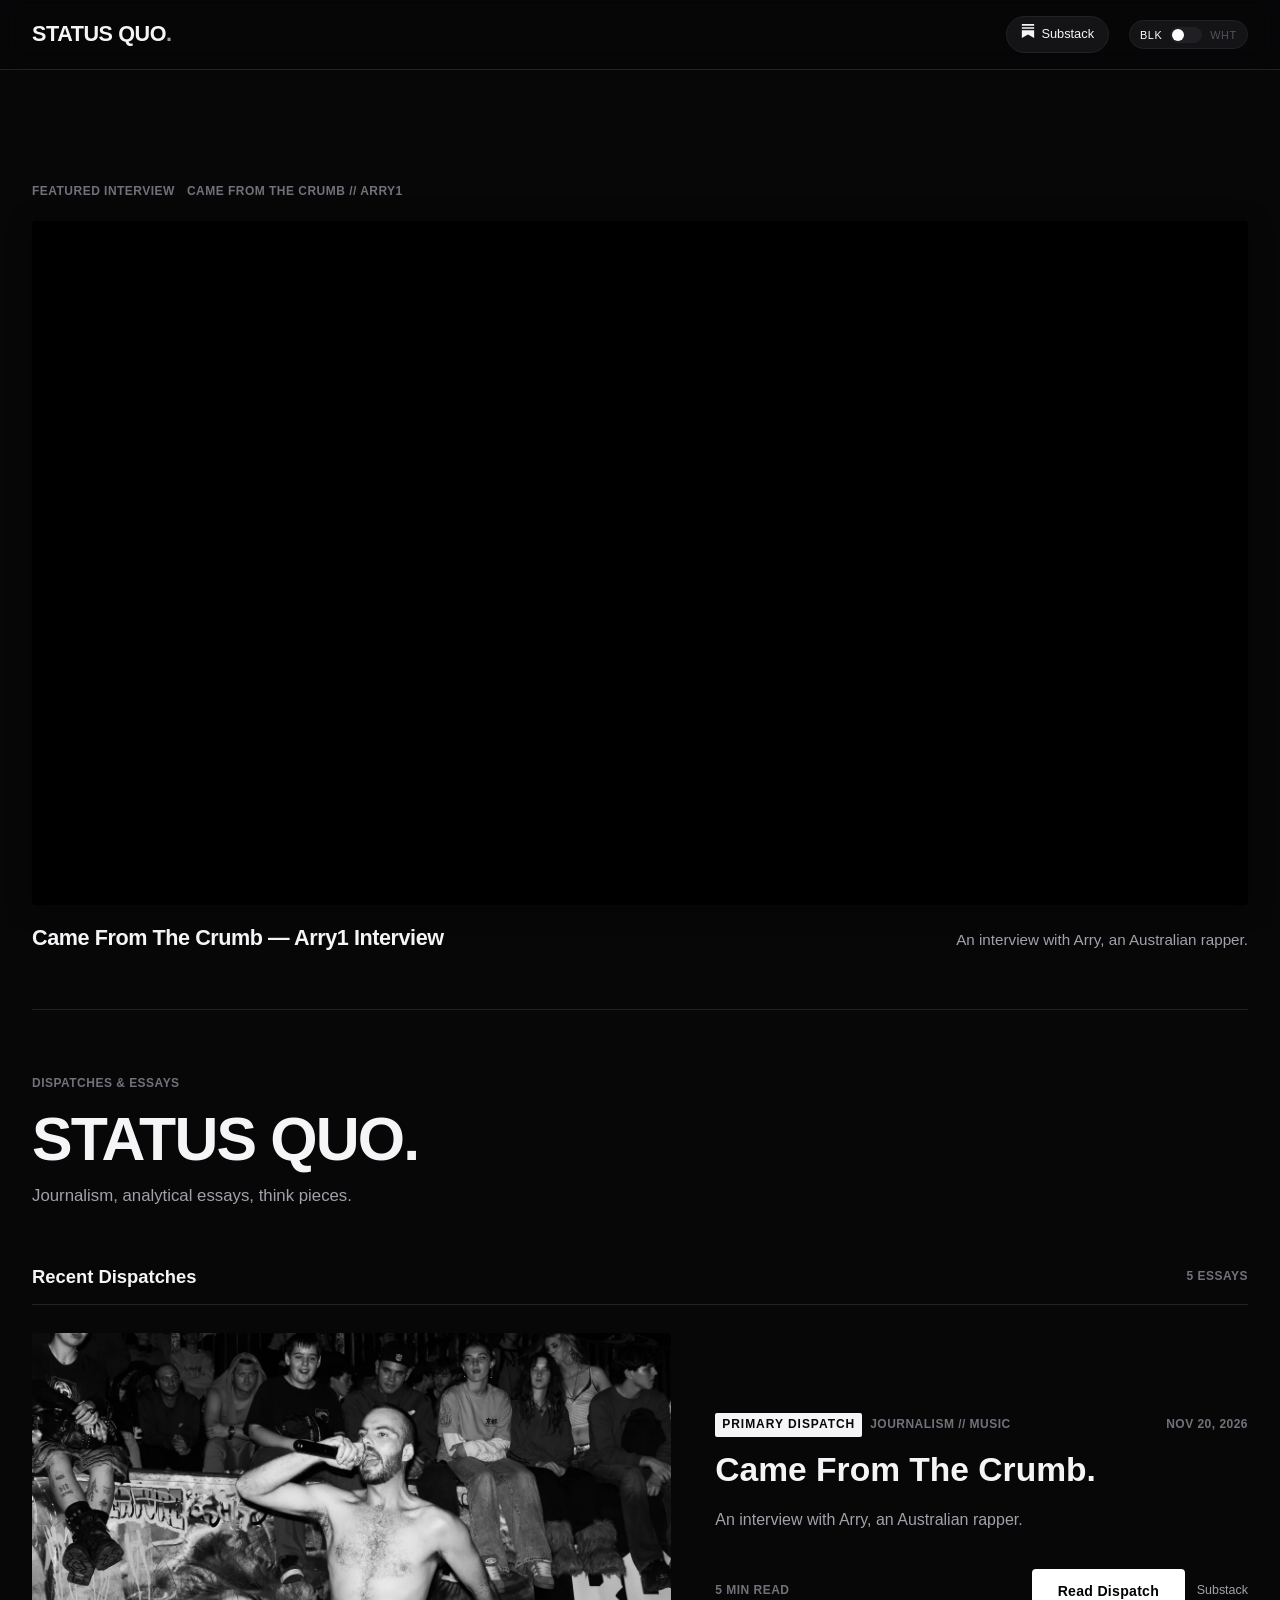
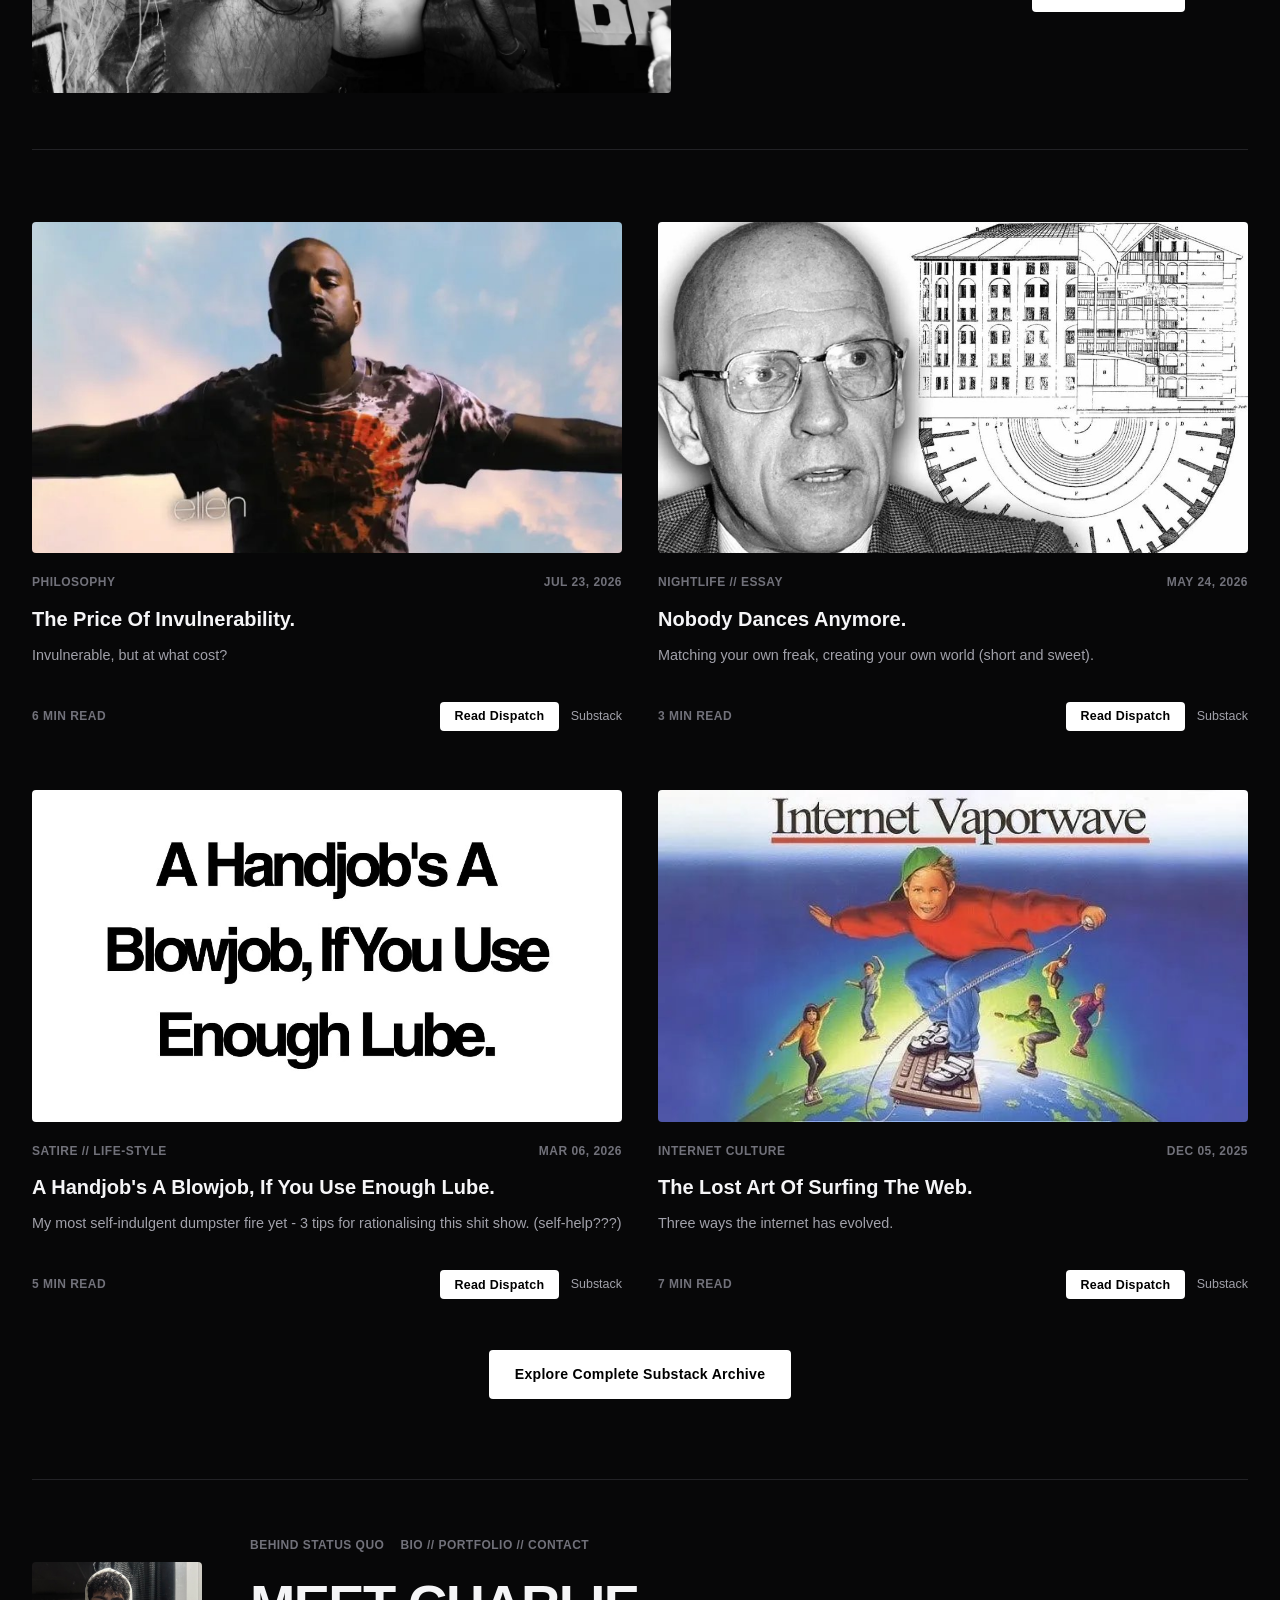
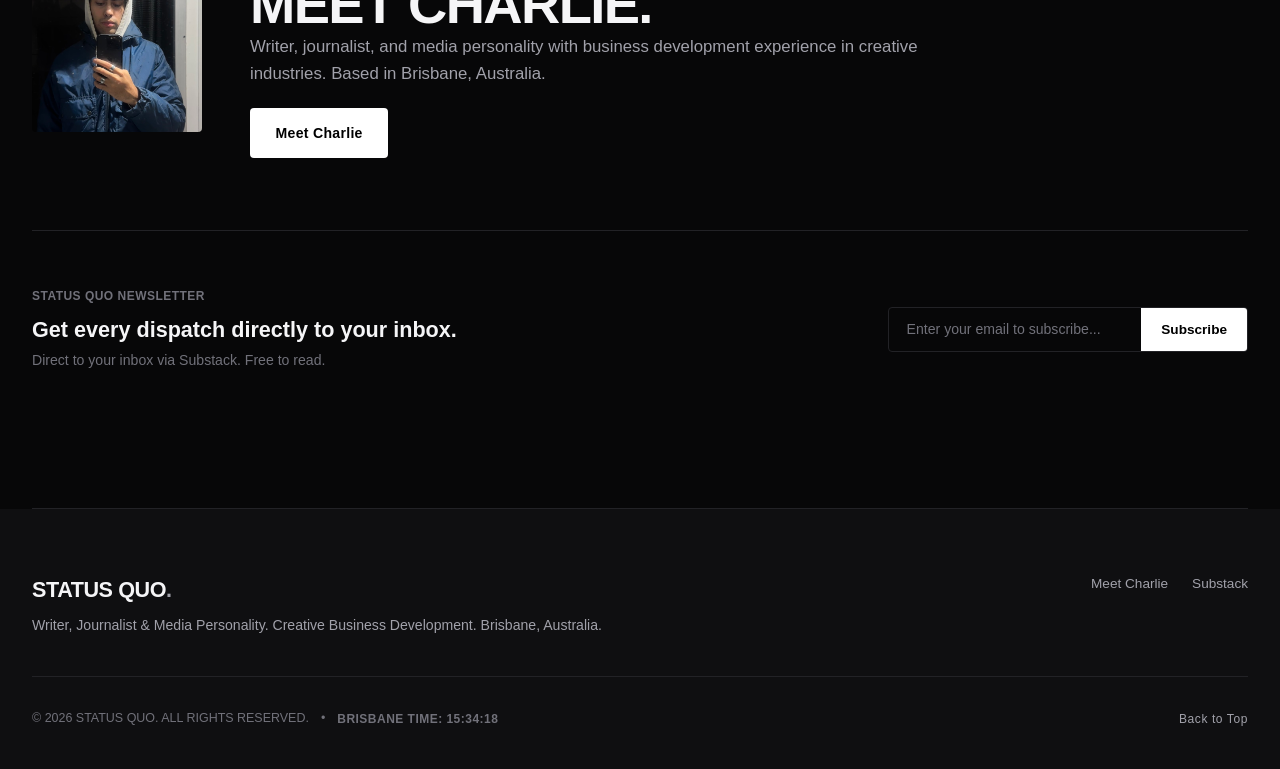
==== commit 412429e3: "Embed featured Came From The Crumb interview video at the top of landing page" ====
--- a/index.html
+++ b/index.html
@@ -53,6 +53,31 @@
            1. FEED VIEW (Articles List & Substack Banner)
            =================================================================== -->
       <section class="section blog-page-section blog-feed-view" id="blog-feed-view">
+
+        <!-- ===================================================================
+             HERO FEATURED VIDEO (THE FIRST THING YOU SEE ON LANDING PAGE)
+             =================================================================== -->
+        <div class="landing-hero-video" id="landing-hero-video">
+          <div class="landing-hero-video-meta">
+            <span class="section-tag mono-tag">FEATURED INTERVIEW</span>
+            <span class="section-tag mono-tag">CAME FROM THE CRUMB // ARRY1</span>
+          </div>
+          <div class="landing-hero-video-wrap">
+            <iframe 
+              src="https://www.youtube-nocookie.com/embed/AxwXeOvE6tI?start=156&rel=0&modestbranding=1&playsinline=1" 
+              title="Came From The Crumb - Arry1 Interview" 
+              frameborder="0" 
+              allow="accelerometer; autoplay; clipboard-write; encrypted-media; gyroscope; picture-in-picture; web-share" 
+              referrerpolicy="strict-origin-when-cross-origin" 
+              allowfullscreen>
+            </iframe>
+          </div>
+          <div class="landing-hero-video-caption">
+            <h2 class="landing-hero-video-title">Came From The Crumb — Arry1 Interview</h2>
+            <p class="landing-hero-video-sub">An interview with Arry, an Australian rapper.</p>
+          </div>
+        </div>
+
         <div class="section-header">
           <div class="section-meta">
             <span class="section-tag mono-tag">DISPATCHES & ESSAYS</span>
--- a/style.css
+++ b/style.css
@@ -7,10 +7,12 @@
    1. CSS CUSTOM PROPERTIES / THEMES
    -------------------------------------------------------------------------- */
 :root {
-  --font-display: 'Helvetica Neue', Arial, Helvetica, -apple-system, BlinkMacSystemFont, sans-serif;
-  --font-logo: 'Helvetica Neue', Arial, Helvetica, -apple-system, BlinkMacSystemFont, sans-serif;
-  --font-body: 'Helvetica Neue', Arial, Helvetica, -apple-system, BlinkMacSystemFont, sans-serif;
-  --font-mono: Arial, 'Helvetica Neue', Helvetica, -apple-system, BlinkMacSystemFont, sans-serif;
+  --font-display: 'Helvetica', 'Helvetica Neue', Arial, -apple-system, BlinkMacSystemFont, sans-serif;
+  --font-heading: 'Helvetica', 'Helvetica Neue', Arial, -apple-system, BlinkMacSystemFont, sans-serif;
+  --font-subheading: 'Helvetica', 'Helvetica Neue', Arial, -apple-system, BlinkMacSystemFont, sans-serif;
+  --font-logo: 'Helvetica', 'Helvetica Neue', Arial, -apple-system, BlinkMacSystemFont, sans-serif;
+  --font-body: 'Helvetica', 'Helvetica Neue', Arial, -apple-system, BlinkMacSystemFont, sans-serif;
+  --font-mono: 'Helvetica', 'Helvetica Neue', Arial, -apple-system, BlinkMacSystemFont, sans-serif;
 
   --transition-theme: background-color 0.25s cubic-bezier(0.16, 1, 0.3, 1),
                       color 0.25s cubic-bezier(0.16, 1, 0.3, 1),
@@ -138,6 +140,12 @@
 /* --------------------------------------------------------------------------
    3. TYPOGRAPHY & COMMON ATOMS
    -------------------------------------------------------------------------- */
+h1, h2, h3, h4, h5, h6 {
+  font-family: var(--font-heading);
+  font-weight: 700;
+  color: var(--text-primary);
+  line-height: 1.2;
+}
 .mono-tag {
   font-family: var(--font-mono);
   font-size: 0.75rem;
@@ -685,6 +693,7 @@
 }
 
 .section-subtitle {
+  font-family: var(--font-subheading);
   font-size: 1.05rem;
   color: var(--text-secondary);
   max-width: 650px;
@@ -752,21 +761,20 @@
 
 .portfolio-card {
   position: relative;
-  background-color: var(--bg-surface);
-  border: 1px solid var(--border-primary);
-  border-radius: 6px;
+  background-color: transparent;
+  border: none;
+  border-radius: 4px;
   overflow: hidden;
   cursor: pointer;
   transition: transform 0.3s cubic-bezier(0.16, 1, 0.3, 1),
-              box-shadow 0.3s cubic-bezier(0.16, 1, 0.3, 1),
-              border-color 0.2s ease;
+              box-shadow 0.3s cubic-bezier(0.16, 1, 0.3, 1);
   display: flex;
   flex-direction: column;
 }
 
 .portfolio-card:hover {
   transform: translateY(-4px);
-  border-color: var(--border-highlight);
+  border-color: transparent;
   box-shadow: var(--card-shadow);
 }
 
@@ -874,10 +882,11 @@
 /* Portfolio Callout */
 .portfolio-callout {
   margin-top: 3.5rem;
-  padding: 2.5rem;
-  background-color: var(--bg-secondary);
-  border: 1px solid var(--border-primary);
-  border-radius: 6px;
+  padding: 3.5rem 0 1rem;
+  background-color: transparent;
+  border: none;
+  border-top: 1px solid var(--border-primary);
+  border-radius: 0;
   display: flex;
   justify-content: space-between;
   align-items: center;
@@ -1038,14 +1047,86 @@
   border-bottom: 1px solid currentColor;
 }
 
+/* ==========================================================================
+   LANDING HERO VIDEO (FIRST THING ON LANDING PAGE)
+   ========================================================================== */
+.landing-hero-video {
+  margin-bottom: 4rem;
+  padding-bottom: 3.5rem;
+  border-bottom: 1px solid var(--border-primary);
+}
+
+.landing-hero-video-meta {
+  display: flex;
+  align-items: center;
+  gap: 0.75rem;
+  margin-bottom: 1.25rem;
+  flex-wrap: wrap;
+}
+
+.landing-hero-video-wrap {
+  position: relative;
+  width: 100%;
+  aspect-ratio: 16 / 9;
+  background-color: #000000;
+  border-radius: 4px;
+  overflow: hidden;
+  box-shadow: var(--card-shadow);
+}
+
+.landing-hero-video-wrap iframe {
+  position: absolute;
+  top: 0;
+  left: 0;
+  width: 100%;
+  height: 100%;
+  border: none;
+  display: block;
+}
+
+.landing-hero-video-caption {
+  margin-top: 1.25rem;
+  display: flex;
+  justify-content: space-between;
+  align-items: baseline;
+  flex-wrap: wrap;
+  gap: 0.75rem;
+}
+
+.landing-hero-video-title {
+  font-family: var(--font-heading);
+  font-size: 1.35rem;
+  font-weight: 700;
+  color: var(--text-primary);
+  letter-spacing: -0.02em;
+  line-height: 1.25;
+}
+
+.landing-hero-video-sub {
+  font-family: var(--font-subheading);
+  font-size: 0.95rem;
+  color: var(--text-secondary);
+}
+
+@media (max-width: 768px) {
+  .landing-hero-video {
+    margin-bottom: 2.75rem;
+    padding-bottom: 2.25rem;
+  }
+  .landing-hero-video-title {
+    font-size: 1.15rem;
+  }
+}
+
 /* --------------------------------------------------------------------------
    10. DISPATCHES / SUBSTACK SECTION
    -------------------------------------------------------------------------- */
 .substack-hero-card {
-  background-color: var(--bg-secondary);
-  border: 1px solid var(--border-primary);
-  border-radius: 6px;
-  padding: 2.5rem;
+  background-color: transparent;
+  border: none;
+  border-bottom: 1px solid var(--border-primary);
+  border-radius: 0;
+  padding: 0 0 3.5rem;
   margin-bottom: 3.5rem;
 }
 
@@ -1167,6 +1248,7 @@
 }
 
 .articles-subheading {
+  font-family: var(--font-subheading);
   font-size: 1.15rem;
   font-weight: 600;
 }
@@ -1229,6 +1311,7 @@
 }
 
 .article-card-primary .article-excerpt {
+  font-family: var(--font-subheading);
   font-size: 1rem;
   line-height: 1.65;
   margin-bottom: 1.75rem;
@@ -1315,6 +1398,7 @@
 }
 
 .article-excerpt {
+  font-family: var(--font-subheading);
   font-size: 0.9rem;
   line-height: 1.6;
   color: var(--text-secondary);
@@ -1366,9 +1450,9 @@
 .portrait-wrap {
   position: relative;
   aspect-ratio: 1 / 1;
-  border-radius: 6px;
+  border-radius: 4px;
   overflow: hidden;
-  border: 1px solid var(--border-primary);
+  border: none;
   background-color: var(--bg-surface);
 }
 
@@ -1489,10 +1573,11 @@
    12. CONTACT SECTION
    -------------------------------------------------------------------------- */
 .contact-card {
-  background-color: var(--bg-secondary);
-  border: 1px solid var(--border-primary);
-  border-radius: 6px;
-  padding: 3rem;
+  background-color: transparent;
+  border: none;
+  border-top: 1px solid var(--border-primary);
+  border-radius: 0;
+  padding: 3.5rem 0 1rem;
   display: grid;
   grid-template-columns: 1.2fr 1fr;
   gap: 3.5rem;
@@ -1507,6 +1592,7 @@
 }
 
 .contact-desc {
+  font-family: var(--font-subheading);
   font-size: 1rem;
   color: var(--text-secondary);
   margin-bottom: 2rem;
@@ -1564,10 +1650,10 @@
 }
 
 .inquiry-box {
-  background-color: var(--bg-surface);
-  border: 1px solid var(--border-primary);
-  border-radius: 6px;
-  padding: 2rem;
+  background-color: transparent;
+  border: none;
+  border-radius: 0;
+  padding: 0;
   display: flex;
   flex-direction: column;
   gap: 1.25rem;
@@ -1690,7 +1776,7 @@
   .contact-card {
     grid-template-columns: 1fr;
     gap: 2.5rem;
-    padding: 2rem;
+    padding: 2.5rem 0 1rem;
   }
 }
 
@@ -1766,18 +1852,16 @@
 /* Clean Media Cards (No Captions) */
 .clean-media-card {
   padding: 0;
-  border: 1px solid var(--border-primary);
-  border-radius: 6px;
+  border: none;
+  border-radius: 4px;
   overflow: hidden;
   background-color: #000000;
   transition: transform 0.3s cubic-bezier(0.16, 1, 0.3, 1),
-              border-color 0.2s ease,
               box-shadow 0.3s cubic-bezier(0.16, 1, 0.3, 1);
 }
 
 .clean-media-card:hover {
   transform: translateY(-4px) scale(1.01);
-  border-color: var(--border-highlight);
   box-shadow: var(--card-shadow);
 }
 
@@ -2025,6 +2109,7 @@
 }
 
 .reader-byline {
+  font-family: var(--font-subheading);
   font-size: 0.92rem;
   color: var(--text-secondary);
 }
@@ -2042,17 +2127,33 @@
 
 .article-content-prose h1,
 .article-content-prose h2,
-.article-content-prose h3 {
-  font-family: var(--font-display);
+.article-content-prose h3,
+.article-content-prose h4,
+.article-content-prose h5,
+.article-content-prose h6 {
+  font-family: var(--font-heading);
   font-weight: 700;
   margin: 2.5rem 0 1rem;
   line-height: 1.25;
   color: var(--text-primary);
 }
 
+.article-content-prose h1 strong,
+.article-content-prose h2 strong,
+.article-content-prose h3 strong,
+.article-content-prose h4 strong,
+.article-content-prose h5 strong,
+.article-content-prose h6 strong {
+  font-family: inherit;
+  font-weight: 700;
+}
+
 .article-content-prose h1 { font-size: 1.85rem; }
 .article-content-prose h2 { font-size: 1.5rem; }
 .article-content-prose h3 { font-size: 1.25rem; }
+.article-content-prose h4 { font-size: 1.15rem; margin: 2rem 0 0.85rem; }
+.article-content-prose h5 { font-size: 1.05rem; margin: 1.75rem 0 0.75rem; }
+.article-content-prose h6 { font-size: 0.95rem; margin: 1.5rem 0 0.5rem; }
 
 .article-content-prose blockquote {
   border-left: 3px solid var(--accent-solid);
@@ -2127,10 +2228,11 @@
 
 .reader-footer-box {
   margin-top: 4rem;
-  padding: 2.5rem;
-  background-color: var(--bg-secondary);
-  border: 1px solid var(--border-primary);
-  border-radius: 6px;
+  padding: 3.5rem 0 1rem;
+  background-color: transparent;
+  border: none;
+  border-top: 1px solid var(--border-primary);
+  border-radius: 0;
 }
 
 .reader-bottom-nav {
@@ -2167,11 +2269,12 @@
    ========================================================================== */
 .paywall-cutoff-box {
   position: relative;
-  margin-top: 2.5rem;
-  padding: 3rem 2rem 2.5rem;
-  background: var(--bg-surface);
-  border: 1px solid var(--border-primary);
-  border-radius: 6px;
+  margin-top: 3.5rem;
+  padding: 3.5rem 0 2.5rem;
+  background: transparent;
+  border: none;
+  border-top: 1px solid var(--border-primary);
+  border-radius: 0;
   text-align: center;
   overflow: hidden;
 }
@@ -2209,6 +2312,7 @@
 }
 
 .paywall-desc {
+  font-family: var(--font-subheading);
   color: var(--text-secondary);
   font-size: 1rem;
   max-width: 520px;
@@ -2229,19 +2333,19 @@
 }
 
 .meet-charlie-card {
-  background-color: var(--bg-secondary);
-  border: 1px solid var(--border-primary);
-  border-radius: 6px;
-  padding: 2.75rem;
+  background-color: transparent;
+  border: none;
+  border-radius: 0;
+  padding: 0;
   display: flex;
   flex-direction: row;
   align-items: center;
-  gap: 2.5rem;
+  gap: 3rem;
   transition: var(--transition-smooth);
 }
 
 .meet-charlie-card:hover {
-  border-color: var(--border-highlight);
+  border-color: transparent;
 }
 
 .meet-charlie-portrait-col {
@@ -2252,8 +2356,8 @@
   width: 170px;
   height: 170px;
   object-fit: cover;
-  border-radius: 6px;
-  border: 1px solid var(--border-primary);
+  border-radius: 4px;
+  border: none;
   display: block;
 }
 
@@ -2281,6 +2385,7 @@
 }
 
 .meet-charlie-sub {
+  font-family: var(--font-subheading);
   color: var(--text-secondary);
   font-size: 1.05rem;
   max-width: 680px;
@@ -2289,11 +2394,12 @@
 
 /* Newsletter Subscription Box (Below Articles Feed) */
 .feed-subscribe-card {
-  margin: 3.5rem 0 2rem;
-  background-color: var(--bg-secondary);
-  border: 1px solid var(--border-primary);
-  border-radius: 6px;
-  padding: 2.25rem 2.5rem;
+  margin: 4.5rem 0 2rem;
+  background-color: transparent;
+  border: none;
+  border-top: 1px solid var(--border-primary);
+  border-radius: 0;
+  padding: 3.5rem 0 1rem;
   display: flex;
   align-items: center;
   justify-content: space-between;
@@ -2302,7 +2408,7 @@
 }
 
 .feed-subscribe-card:hover {
-  border-color: var(--border-highlight);
+  border-color: var(--border-primary);
 }
 
 .feed-subscribe-header {
@@ -2322,6 +2428,7 @@
 }
 
 .feed-subscribe-desc {
+  font-family: var(--font-subheading);
   font-size: 0.88rem;
   color: var(--text-muted);
 }
@@ -2335,7 +2442,7 @@
   .meet-charlie-card {
     flex-direction: column;
     align-items: flex-start;
-    padding: 1.75rem;
+    padding: 0;
     gap: 1.5rem;
   }
   .meet-charlie-thumb-img {
@@ -2345,7 +2452,8 @@
   .feed-subscribe-card {
     flex-direction: column;
     align-items: stretch;
-    padding: 1.75rem;
+    padding: 2.5rem 0 1rem;
+    margin: 3.5rem 0 1.5rem;
   }
   .feed-subscribe-card .newsletter-box {
     min-width: 100%;
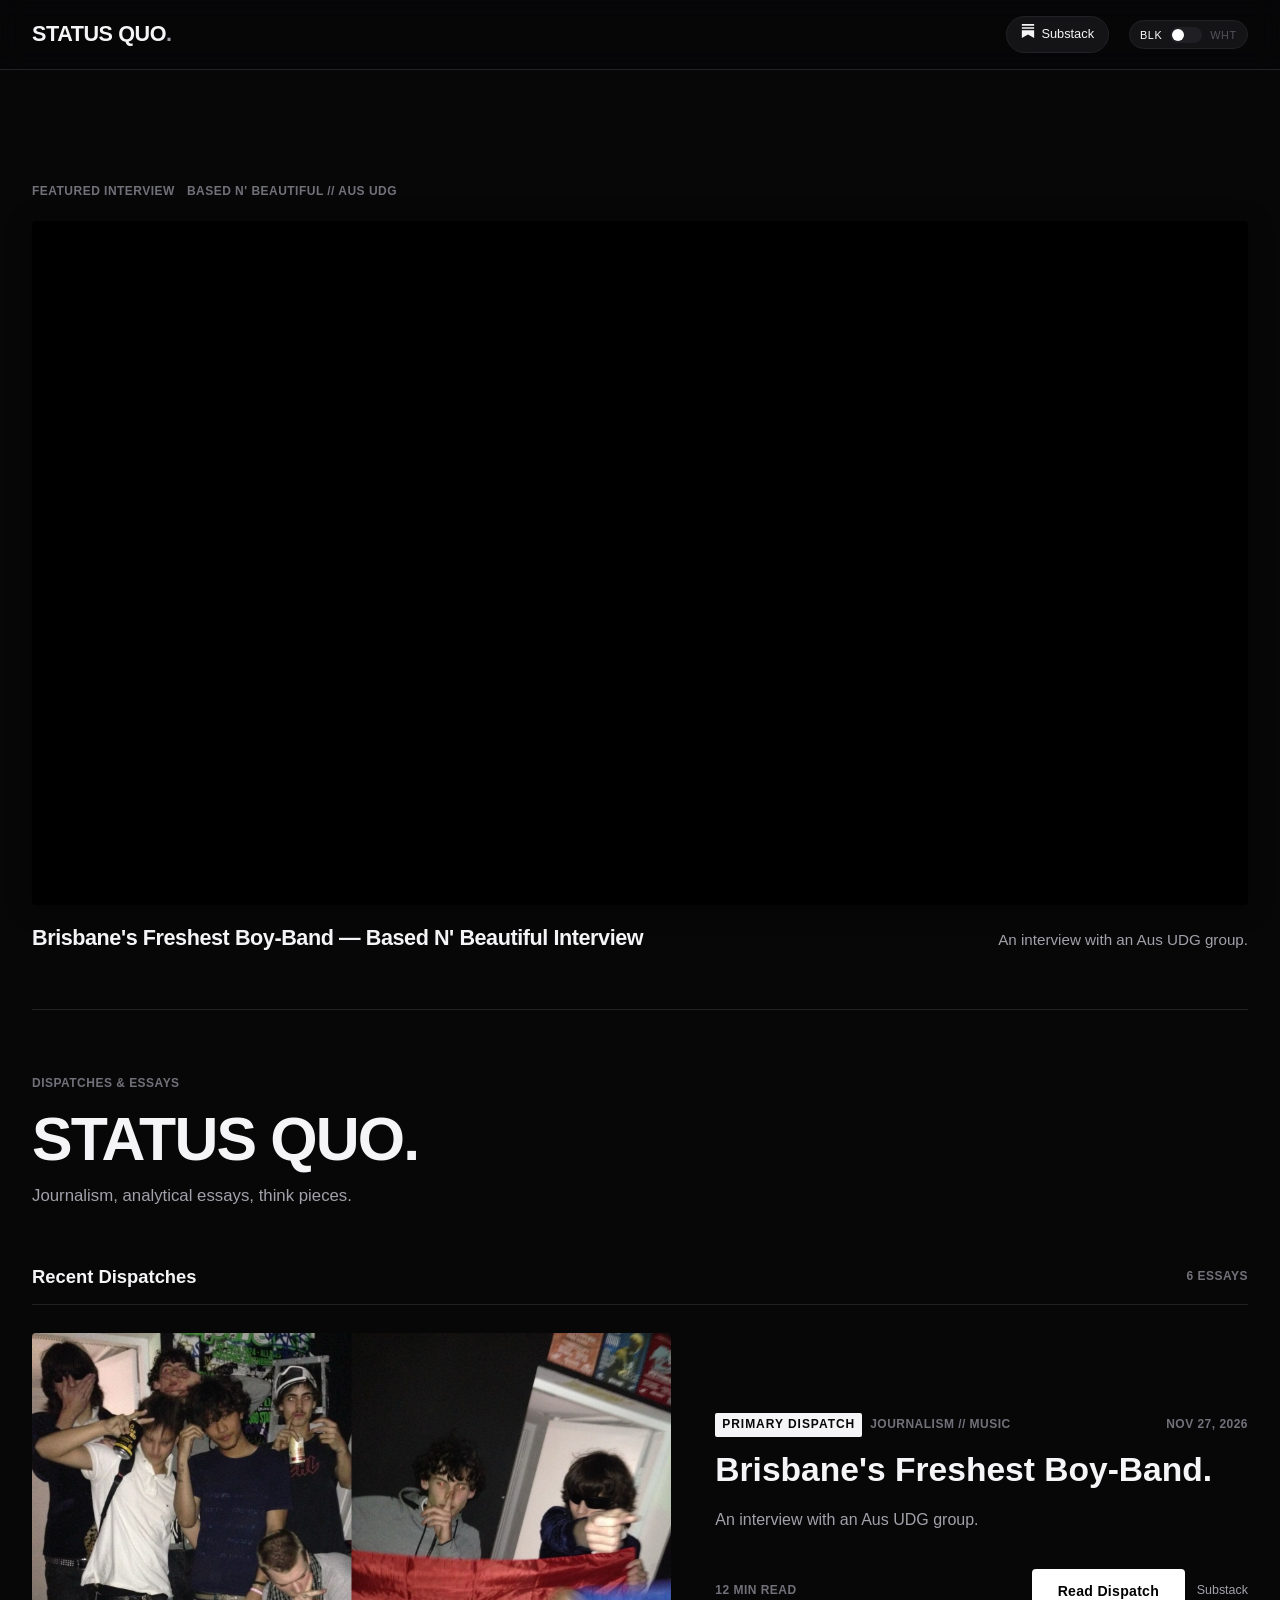
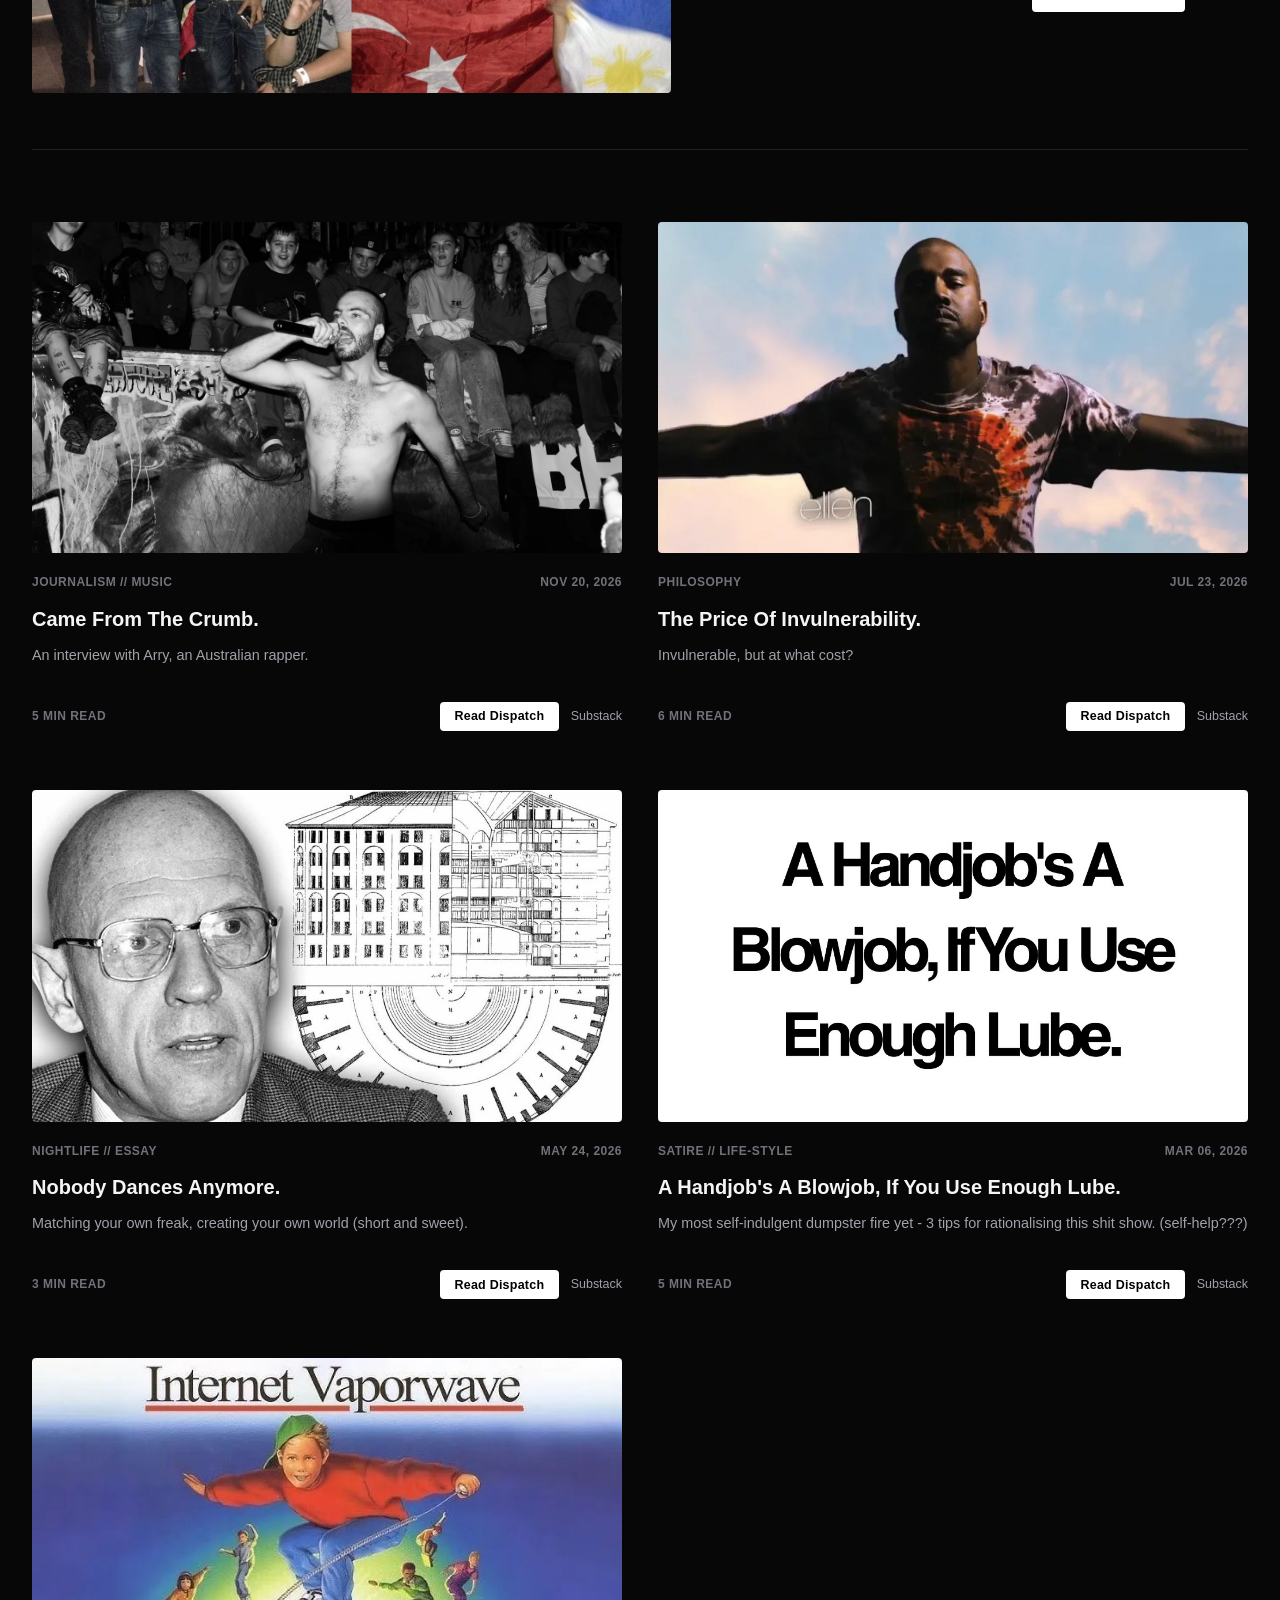
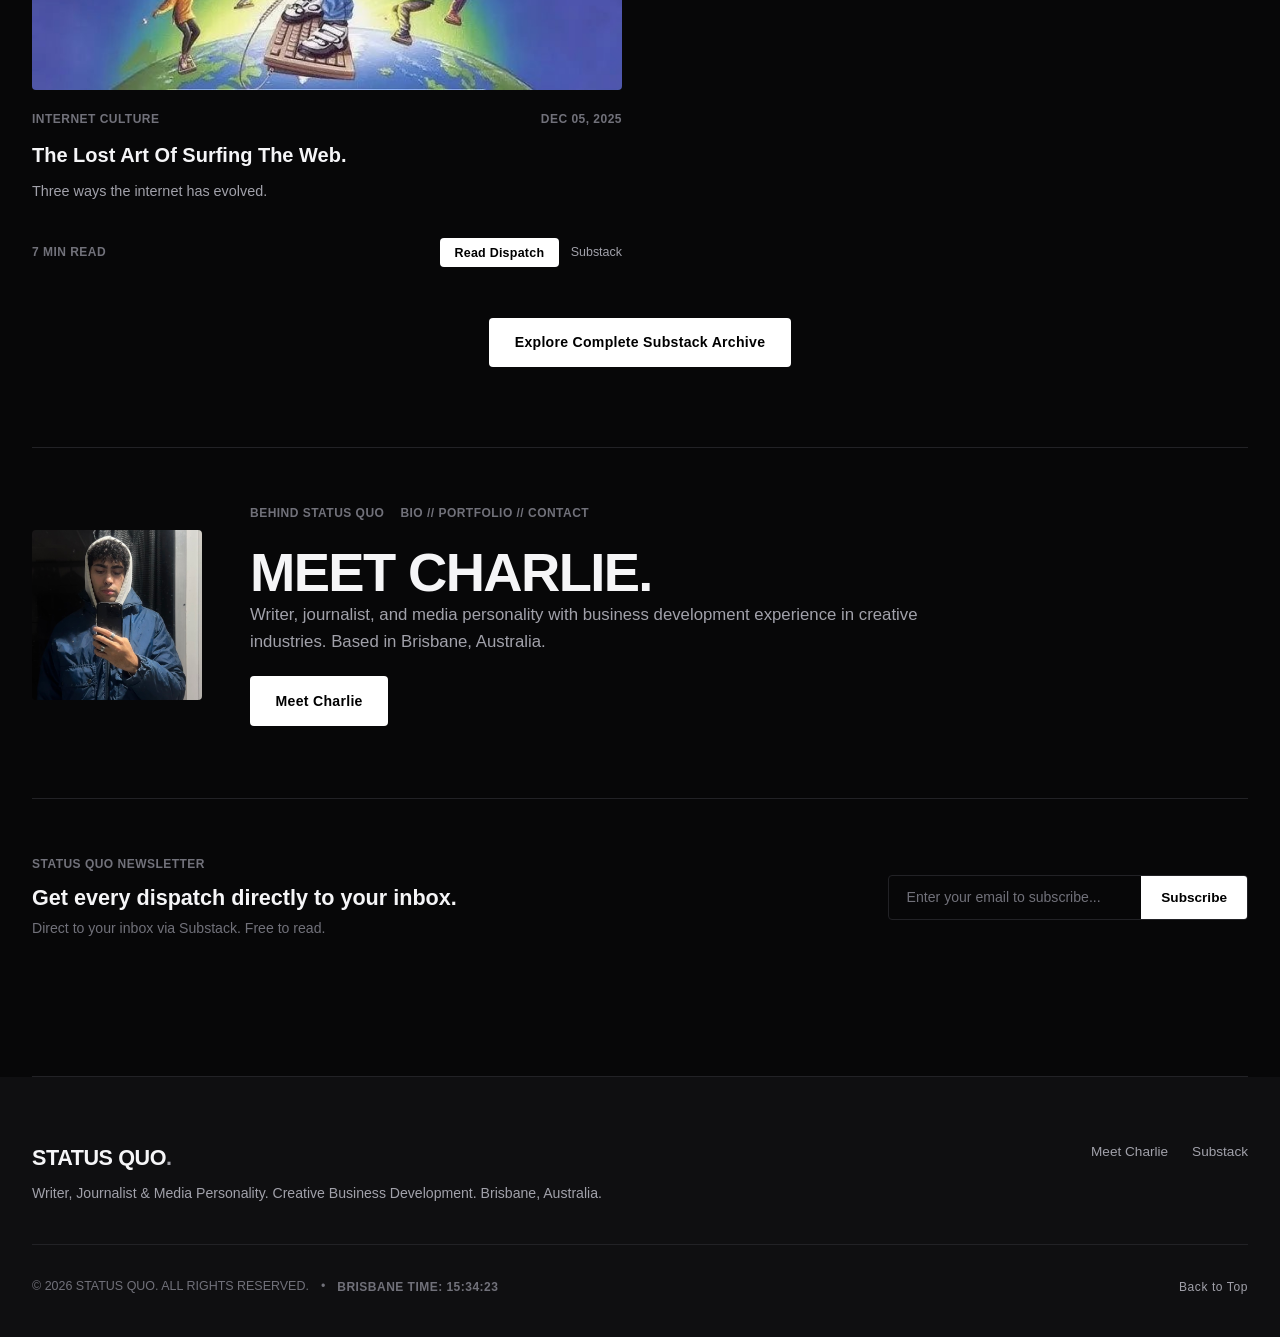
==== commit f98b0a1b: "Add Brisbane's Freshest Boy-Band feature article and update landing page hero video" ====
--- a/index.html
+++ b/index.html
@@ -60,12 +60,12 @@
         <div class="landing-hero-video" id="landing-hero-video">
           <div class="landing-hero-video-meta">
             <span class="section-tag mono-tag">FEATURED INTERVIEW</span>
-            <span class="section-tag mono-tag">CAME FROM THE CRUMB // ARRY1</span>
+            <span class="section-tag mono-tag">BASED N' BEAUTIFUL // AUS UDG</span>
           </div>
           <div class="landing-hero-video-wrap">
             <iframe 
-              src="https://www.youtube-nocookie.com/embed/AxwXeOvE6tI?start=156&rel=0&modestbranding=1&playsinline=1" 
-              title="Came From The Crumb - Arry1 Interview" 
+              src="https://www.youtube-nocookie.com/embed/Ctrw0wUWZzY?rel=0&modestbranding=1&playsinline=1" 
+              title="Brisbane's Freshest Boy-band - Based N' Beautiful Interview" 
               frameborder="0" 
               allow="accelerometer; autoplay; clipboard-write; encrypted-media; gyroscope; picture-in-picture; web-share" 
               referrerpolicy="strict-origin-when-cross-origin" 
@@ -73,8 +73,8 @@
             </iframe>
           </div>
           <div class="landing-hero-video-caption">
-            <h2 class="landing-hero-video-title">Came From The Crumb — Arry1 Interview</h2>
-            <p class="landing-hero-video-sub">An interview with Arry, an Australian rapper.</p>
+            <h2 class="landing-hero-video-title">Brisbane's Freshest Boy-Band &mdash; Based N' Beautiful Interview</h2>
+            <p class="landing-hero-video-sub">An interview with an Aus UDG group.</p>
           </div>
         </div>
 
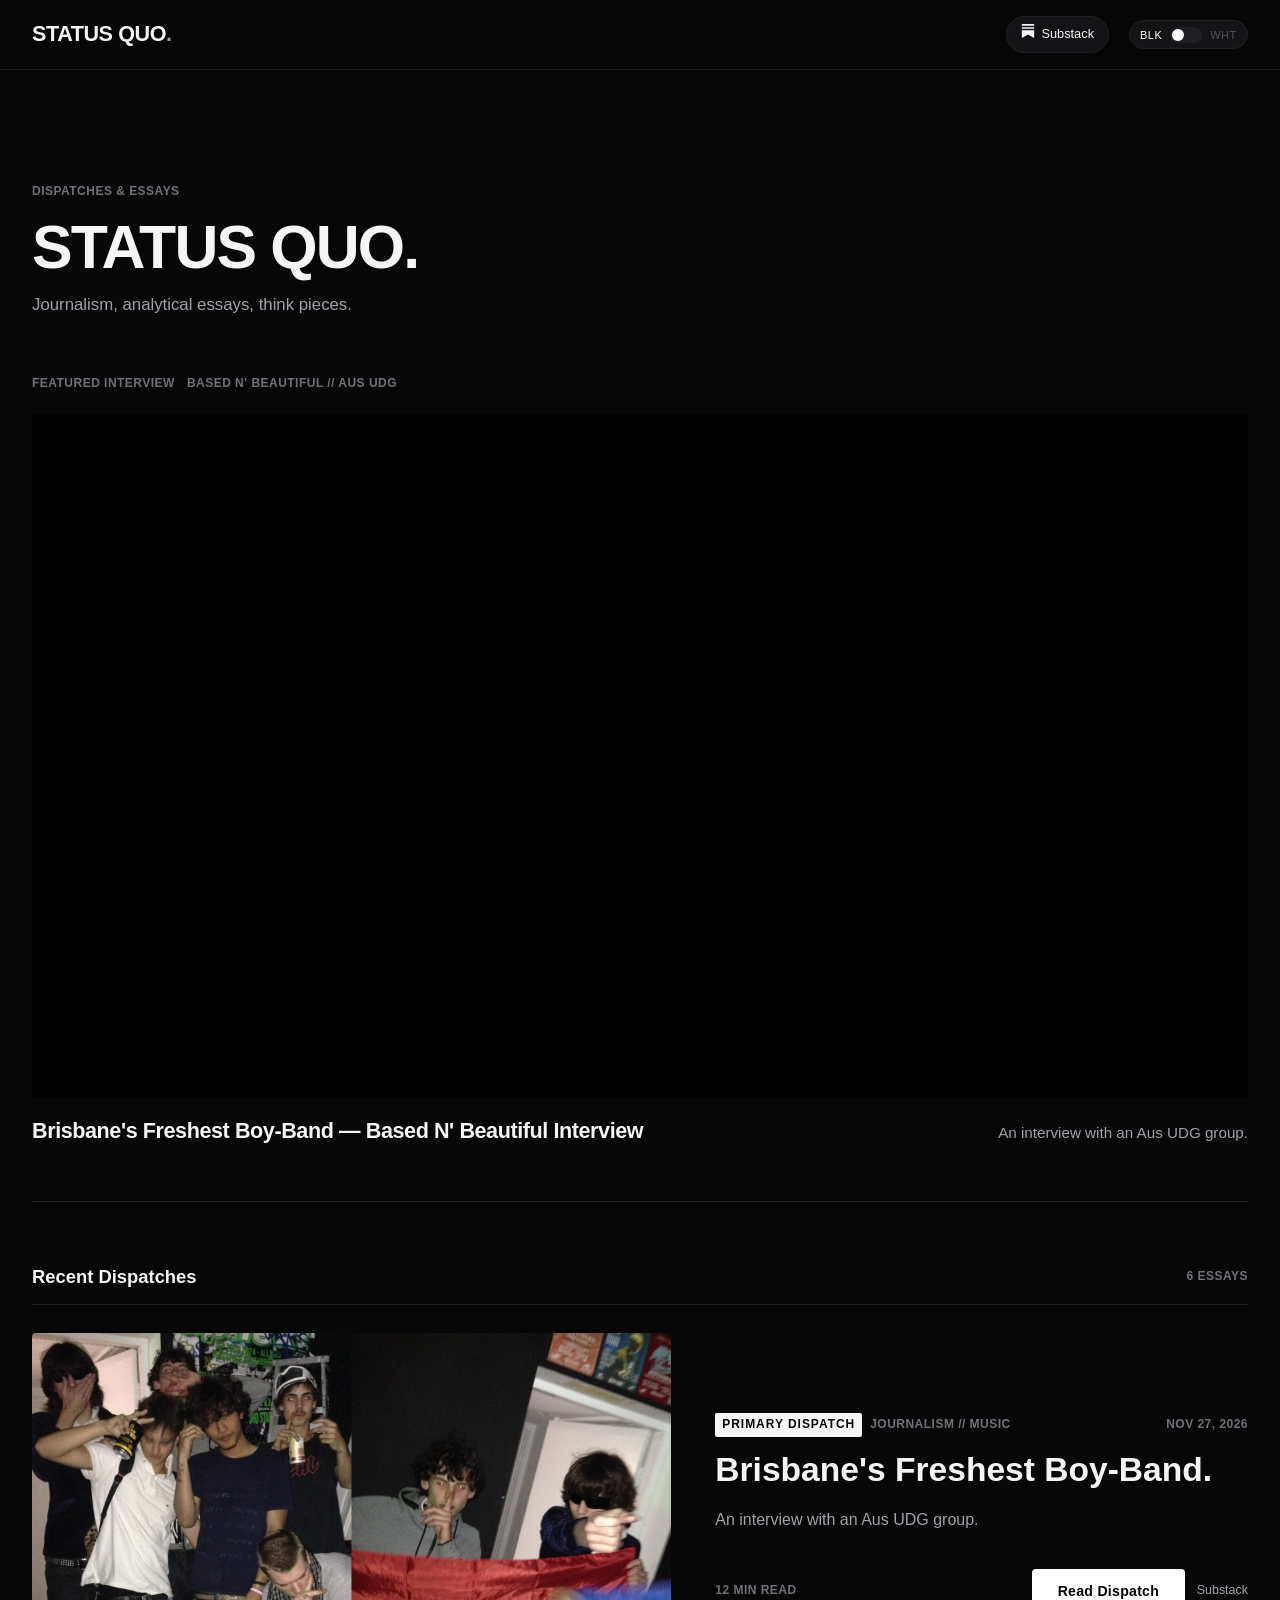
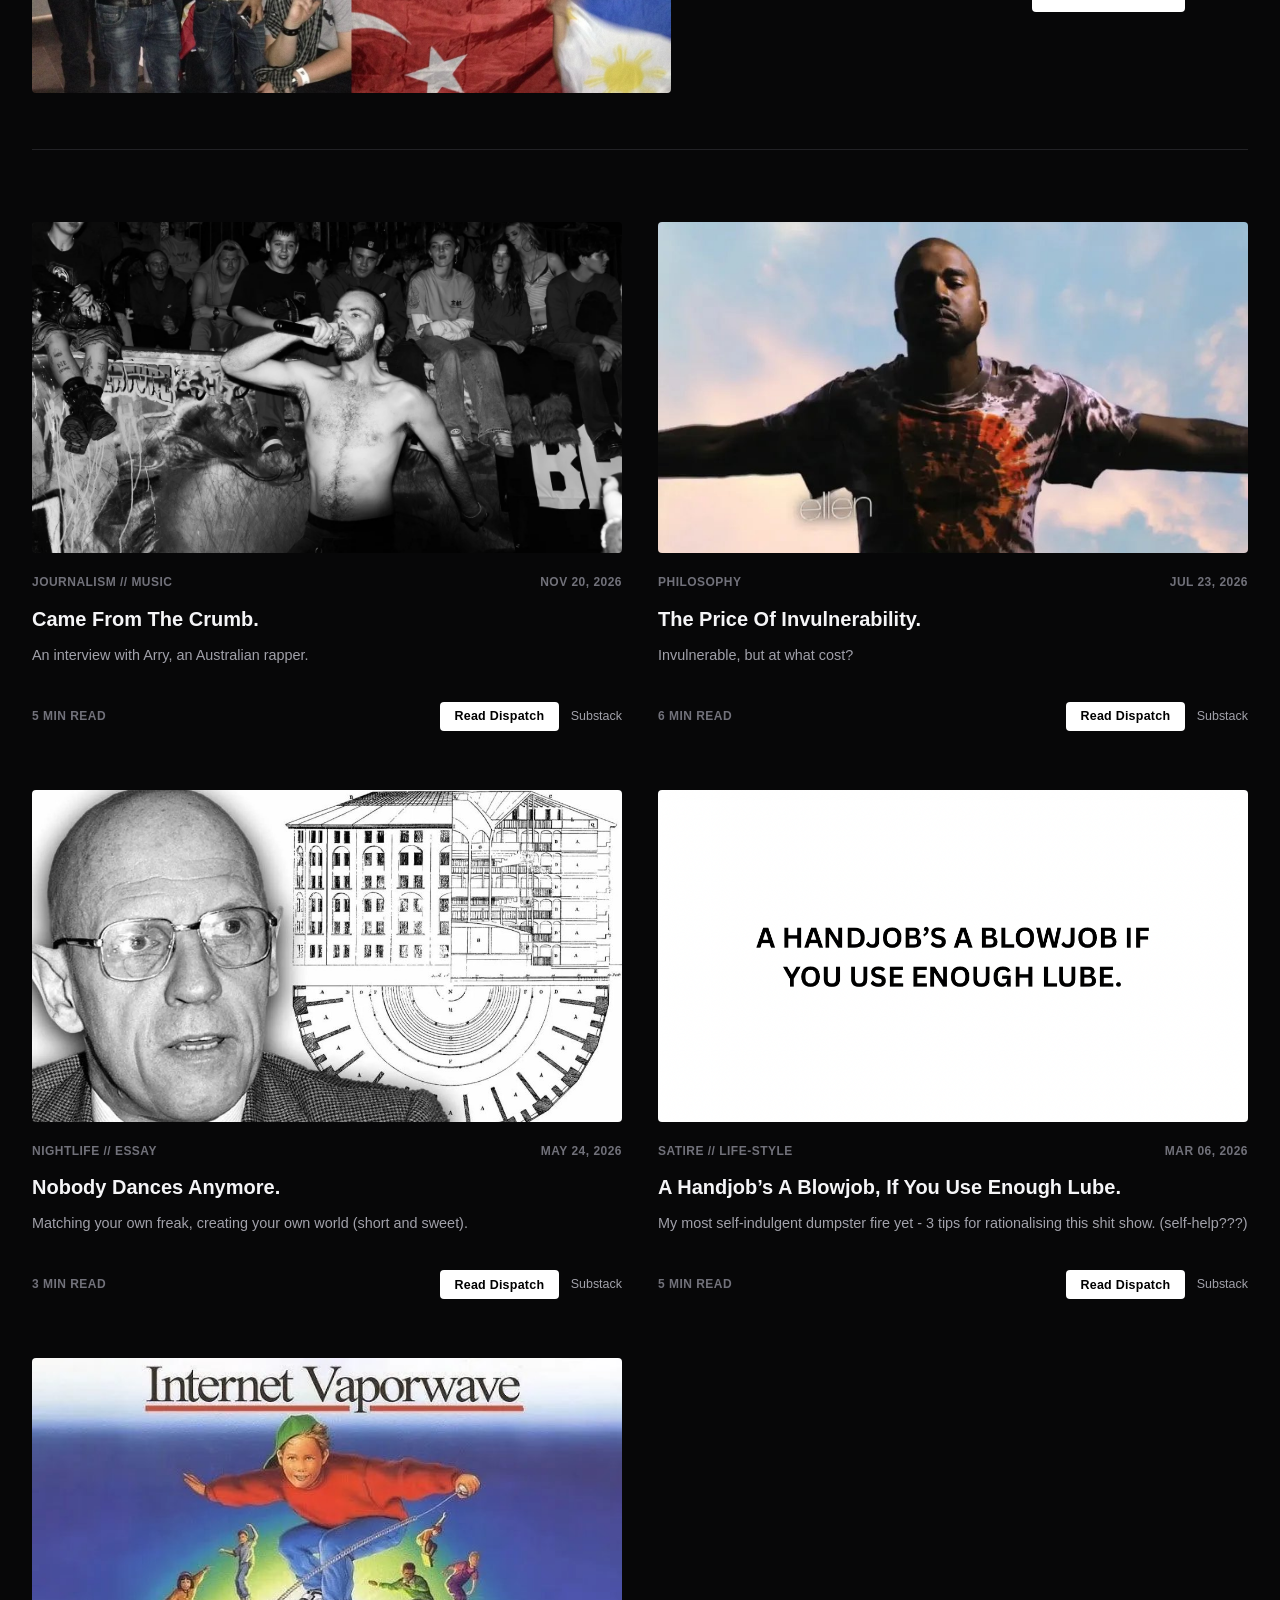
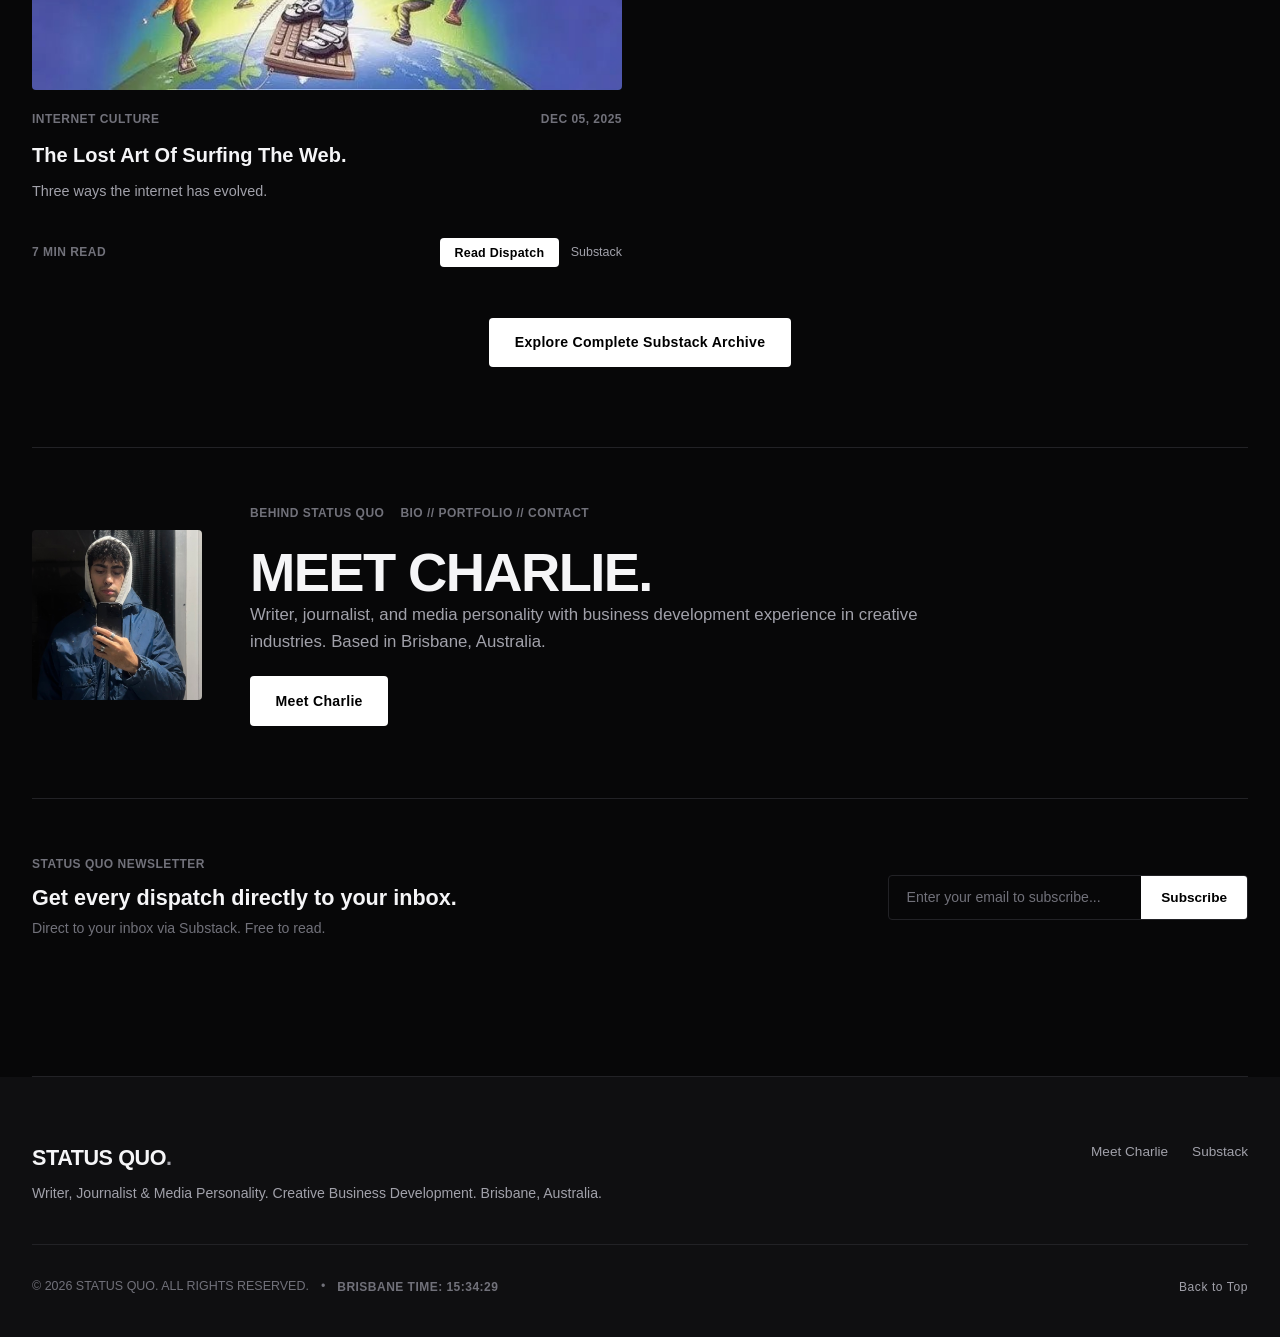
==== commit 2cf70343: "Move Status Quo header above hero video and update A Handjob's A Blowjob assets" ====
--- a/index.html
+++ b/index.html
@@ -55,7 +55,22 @@
       <section class="section blog-page-section blog-feed-view" id="blog-feed-view">
 
         <!-- ===================================================================
-             HERO FEATURED VIDEO (THE FIRST THING YOU SEE ON LANDING PAGE)
+             MAIN PUBLICATION HEADER (ABOVE ALL ON LANDING PAGE)
+             =================================================================== -->
+        <div class="section-header">
+          <div class="section-meta">
+            <span class="section-tag mono-tag">DISPATCHES & ESSAYS</span>
+          </div>
+          <div class="section-title-row">
+            <h1 class="section-title">STATUS QUO.</h1>
+            <p class="section-subtitle">
+              Journalism, analytical essays, think pieces.
+            </p>
+          </div>
+        </div>
+
+        <!-- ===================================================================
+             HERO FEATURED VIDEO
              =================================================================== -->
         <div class="landing-hero-video" id="landing-hero-video">
           <div class="landing-hero-video-meta">
@@ -75,18 +90,6 @@
           <div class="landing-hero-video-caption">
             <h2 class="landing-hero-video-title">Brisbane's Freshest Boy-Band &mdash; Based N' Beautiful Interview</h2>
             <p class="landing-hero-video-sub">An interview with an Aus UDG group.</p>
-          </div>
-        </div>
-
-        <div class="section-header">
-          <div class="section-meta">
-            <span class="section-tag mono-tag">DISPATCHES & ESSAYS</span>
-          </div>
-          <div class="section-title-row">
-            <h1 class="section-title">STATUS QUO.</h1>
-            <p class="section-subtitle">
-              Journalism, analytical essays, think pieces.
-            </p>
           </div>
         </div>
 
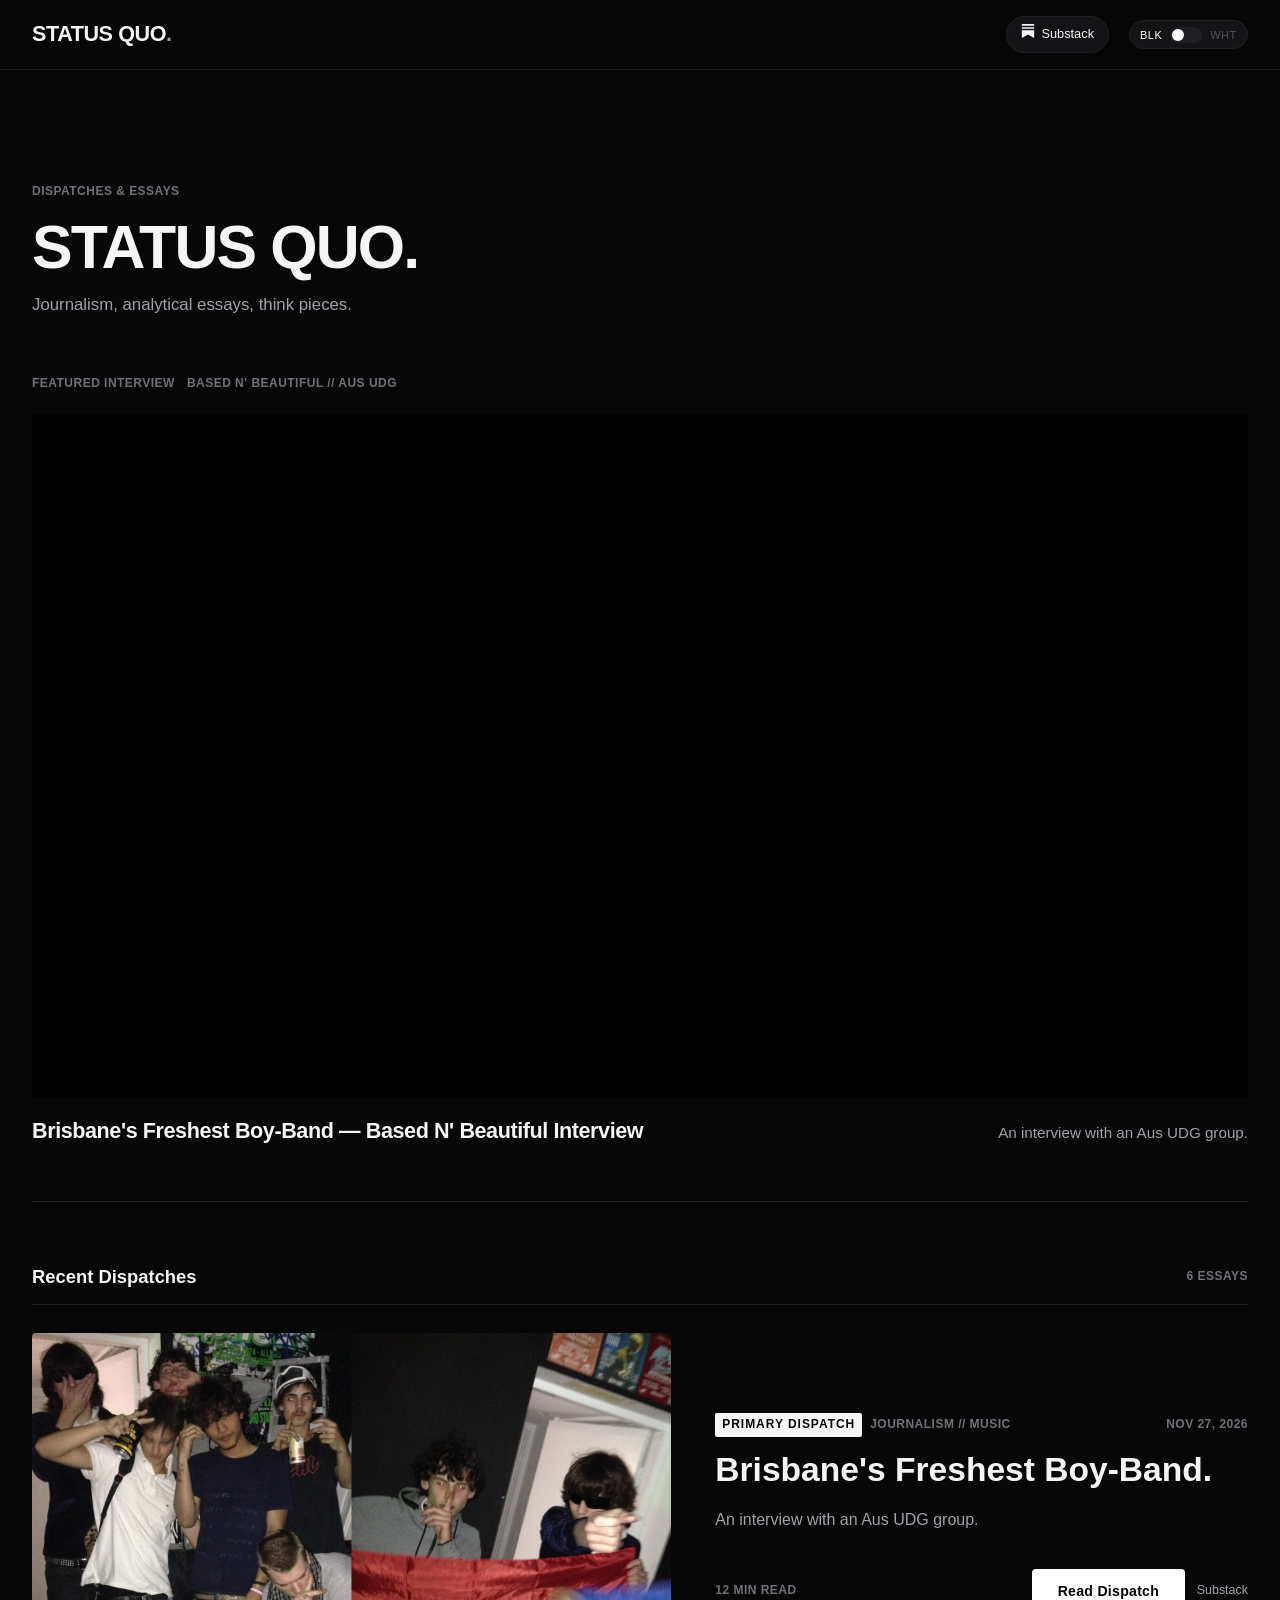
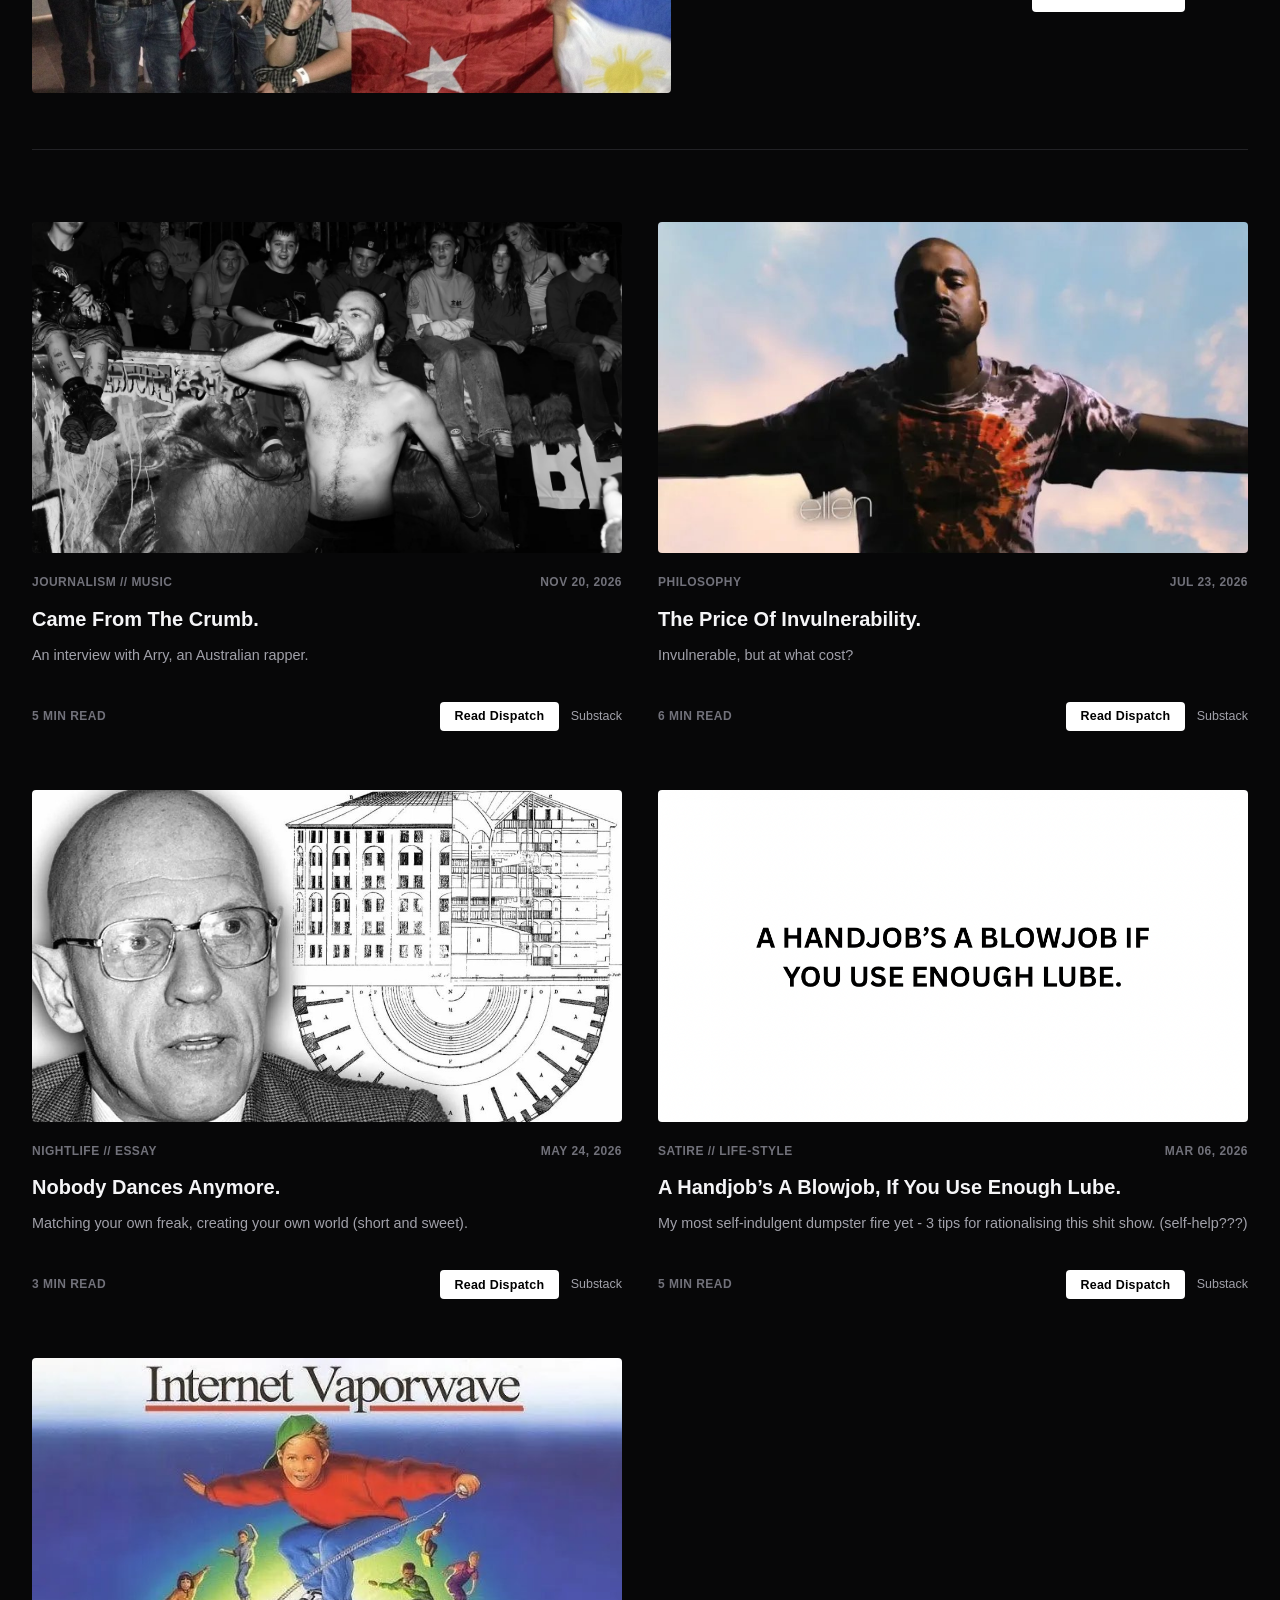
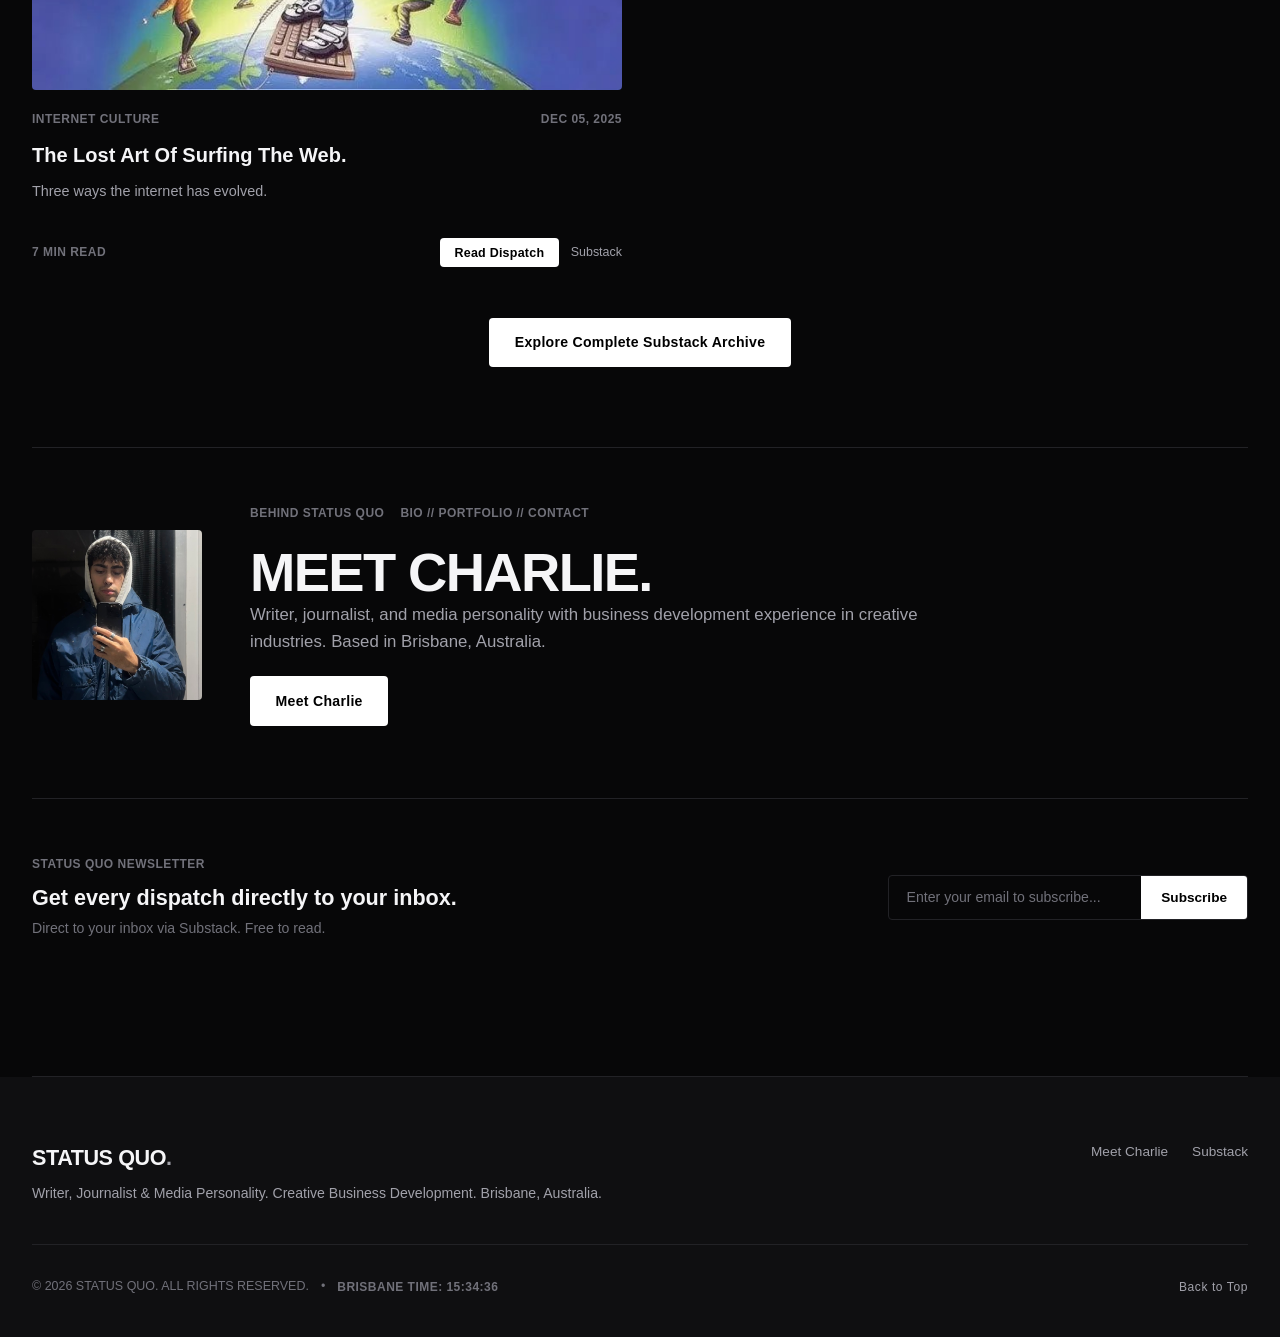
==== commit 30854b3e: "Fix YouTube embed Error 153 and sync new Substack paywall cutoff" ====
--- a/index.html
+++ b/index.html
@@ -77,9 +77,9 @@
             <span class="section-tag mono-tag">FEATURED INTERVIEW</span>
             <span class="section-tag mono-tag">BASED N' BEAUTIFUL // AUS UDG</span>
           </div>
-          <div class="landing-hero-video-wrap">
+          <div class="landing-hero-video-wrap" id="landing-hero-video-wrap">
             <iframe 
-              src="https://www.youtube-nocookie.com/embed/Ctrw0wUWZzY?rel=0&modestbranding=1&playsinline=1" 
+              src="https://www.youtube.com/embed/Ctrw0wUWZzY?rel=0&playsinline=1" 
               title="Brisbane's Freshest Boy-band - Based N' Beautiful Interview" 
               frameborder="0" 
               allow="accelerometer; autoplay; clipboard-write; encrypted-media; gyroscope; picture-in-picture; web-share" 
--- a/style.css
+++ b/style.css
@@ -1082,6 +1082,52 @@
   height: 100%;
   border: none;
   display: block;
+}
+
+.landing-hero-video-fallback {
+  position: relative;
+  display: block;
+  width: 100%;
+  height: 100%;
+  text-decoration: none;
+  color: #ffffff;
+}
+
+.landing-hero-video-fallback img {
+  width: 100%;
+  height: 100%;
+  object-fit: cover;
+  display: block;
+  transition: transform 0.35s ease, filter 0.35s ease;
+}
+
+.landing-hero-video-fallback:hover img {
+  transform: scale(1.02);
+  filter: brightness(0.85);
+}
+
+.landing-hero-play-btn {
+  position: absolute;
+  top: 50%;
+  left: 50%;
+  transform: translate(-50%, -50%);
+  display: inline-flex;
+  align-items: center;
+  gap: 0.6rem;
+  padding: 0.85rem 1.4rem;
+  background-color: rgba(10, 10, 10, 0.85);
+  color: #ffffff;
+  border-radius: 999px;
+  font-family: var(--font-heading);
+  font-size: 0.9rem;
+  font-weight: 600;
+  letter-spacing: 0.02em;
+  transition: background-color 0.2s ease, transform 0.2s ease;
+}
+
+.landing-hero-video-fallback:hover .landing-hero-play-btn {
+  background-color: #ff0000;
+  transform: translate(-50%, -50%) scale(1.04);
 }
 
 .landing-hero-video-caption {
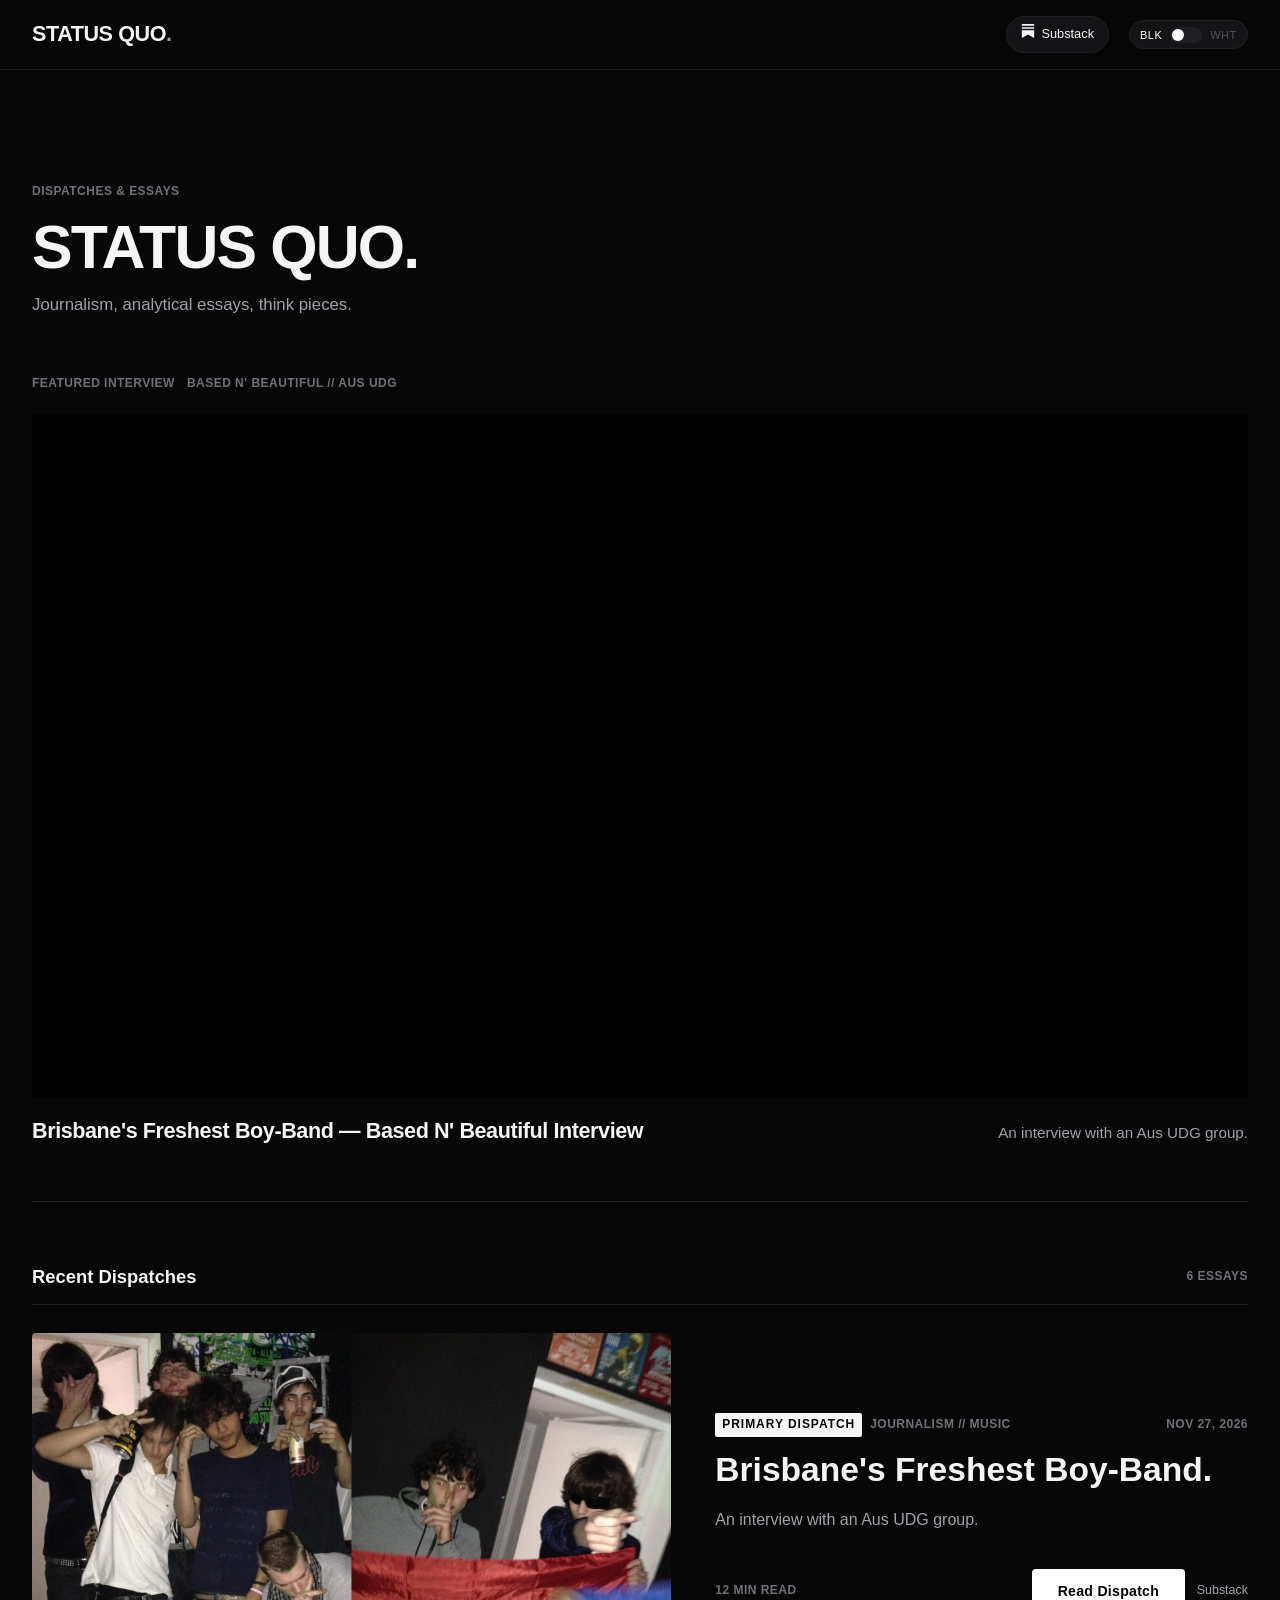
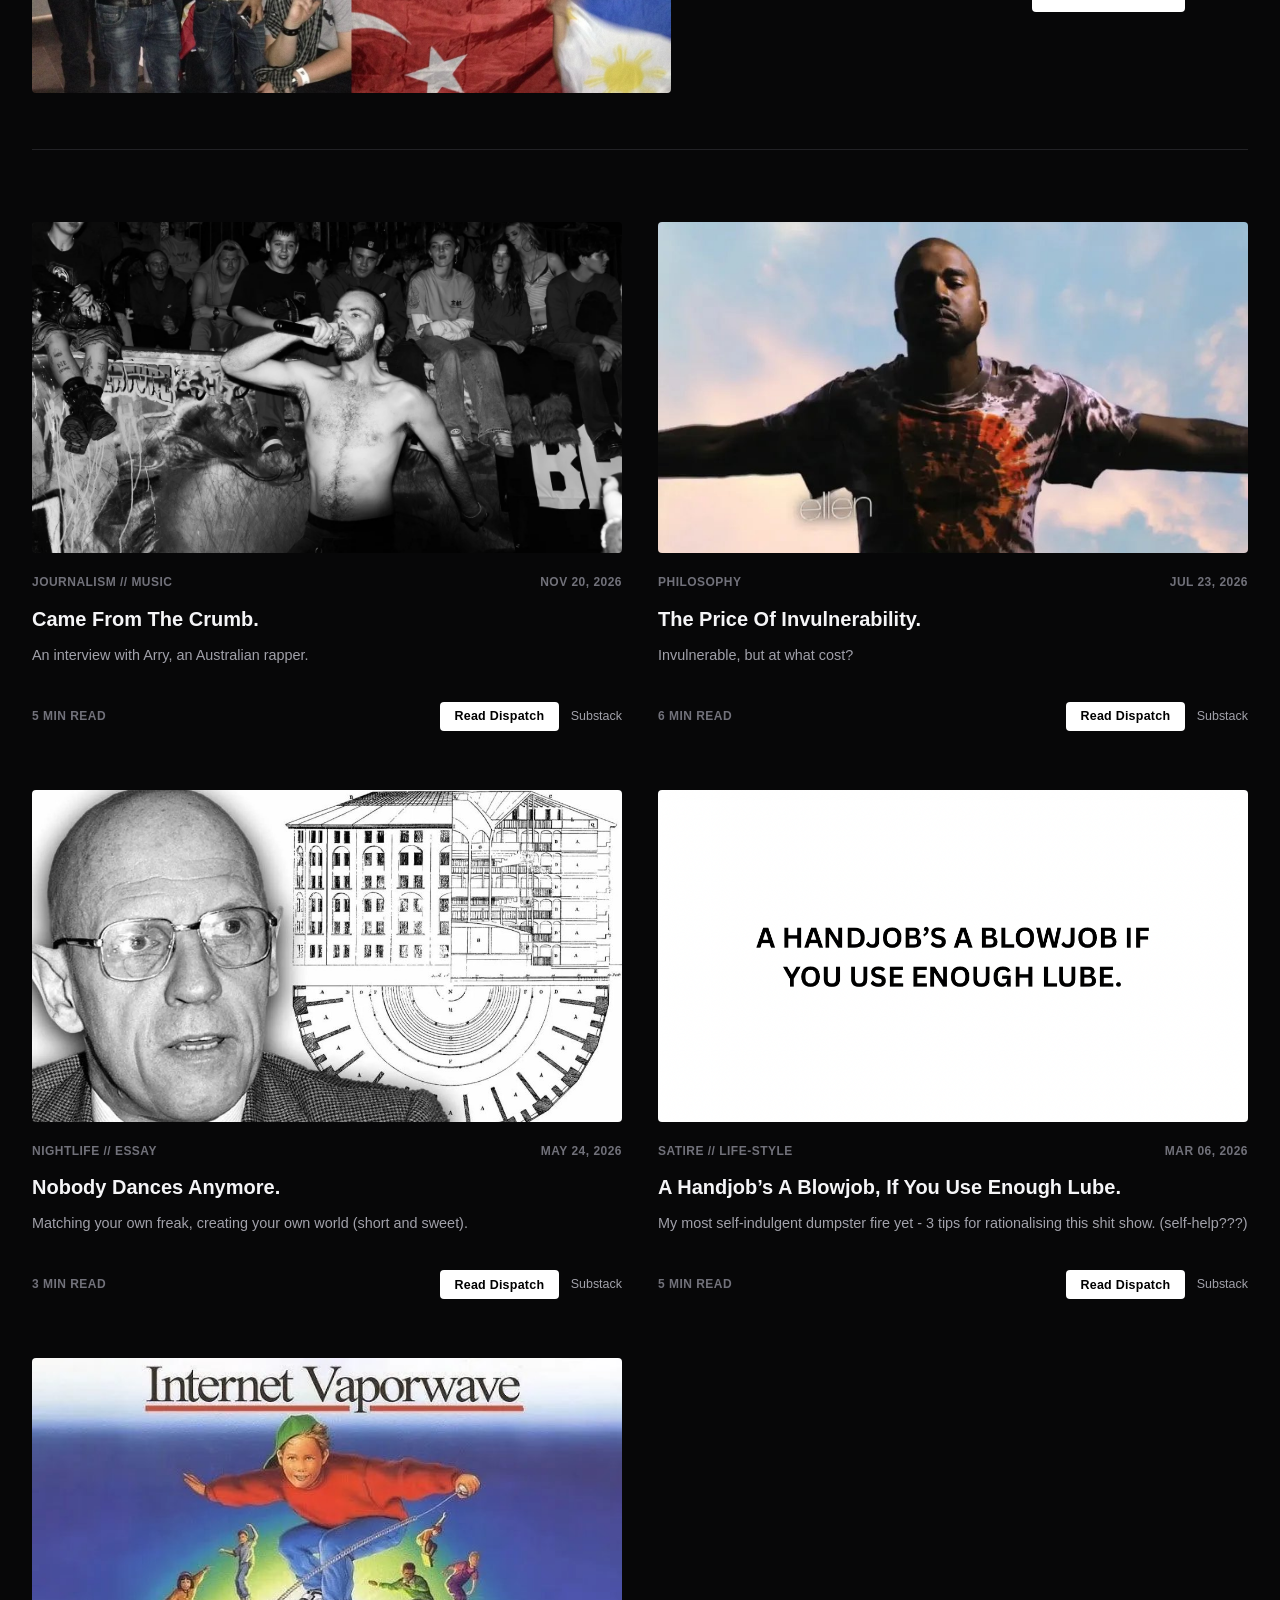
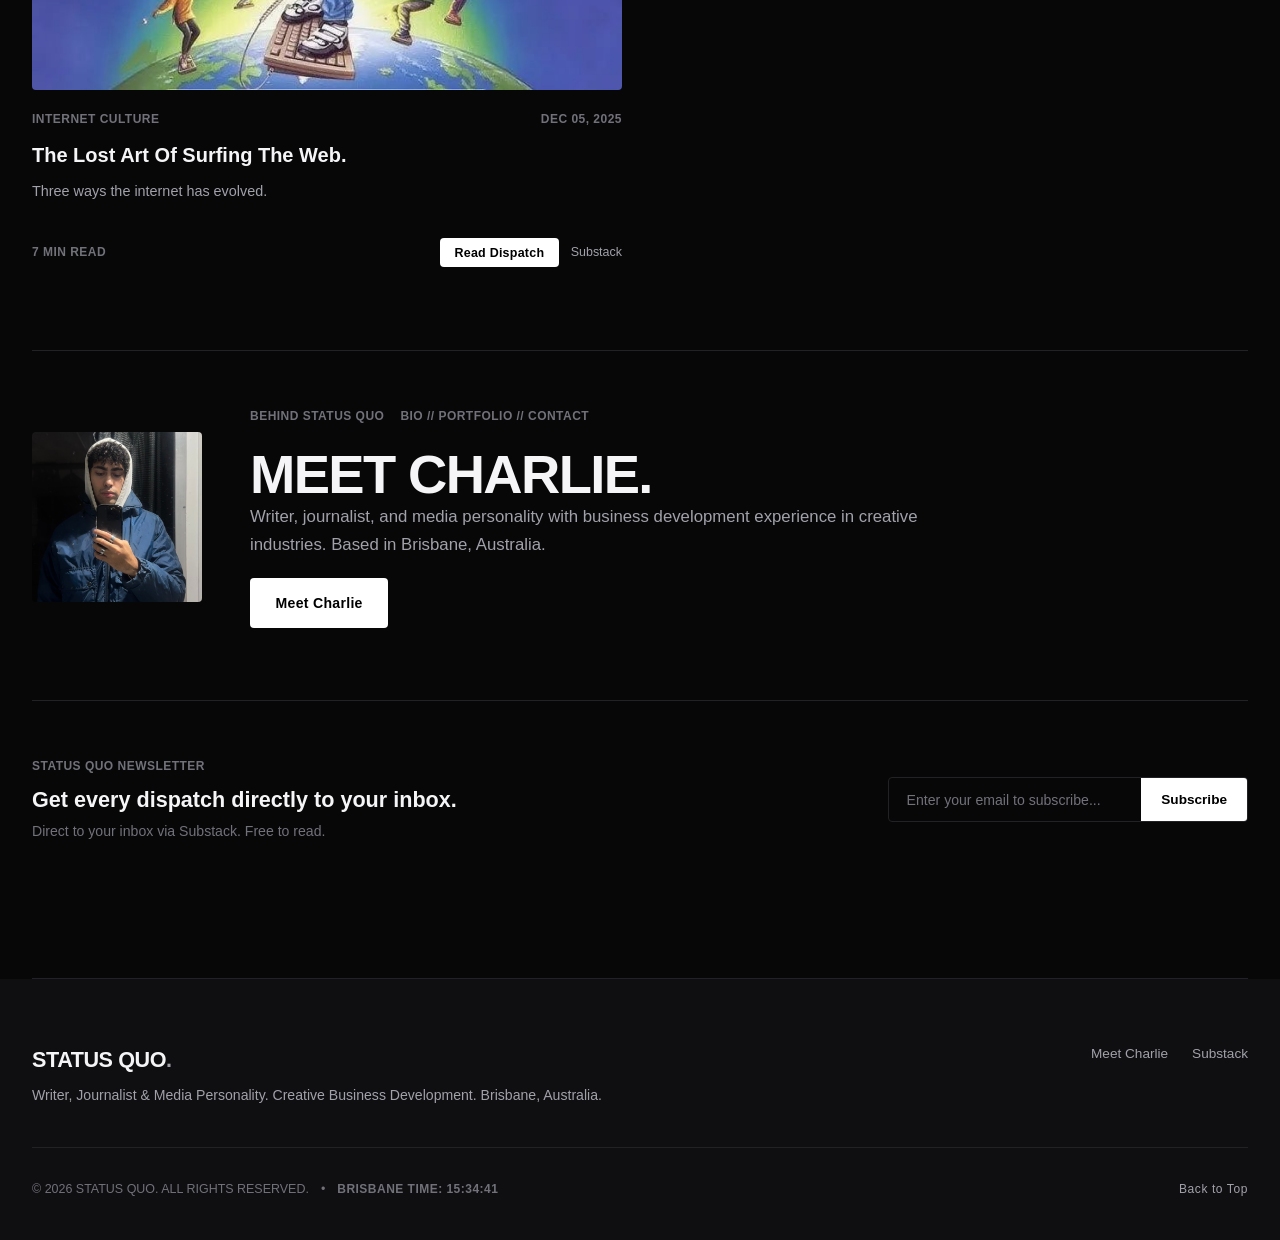
==== commit 0a6f0cb3: "Remove Explore Complete Substack Archive button from landing page" ====
--- a/index.html
+++ b/index.html
@@ -102,12 +102,6 @@
         <!-- Articles Grid (Injected via script.js) -->
         <div class="articles-grid" id="articles-feed">
           <!-- Dynamically populated from posts-data.js -->
-        </div>
-
-        <div class="dispatches-footer-cta">
-          <a href="https://cheerscharlie.substack.com/archive" target="_blank" rel="noopener noreferrer" class="btn-minimal">
-            <span>Explore Complete Substack Archive</span>
-          </a>
         </div>
 
         <!-- ===================================================================
